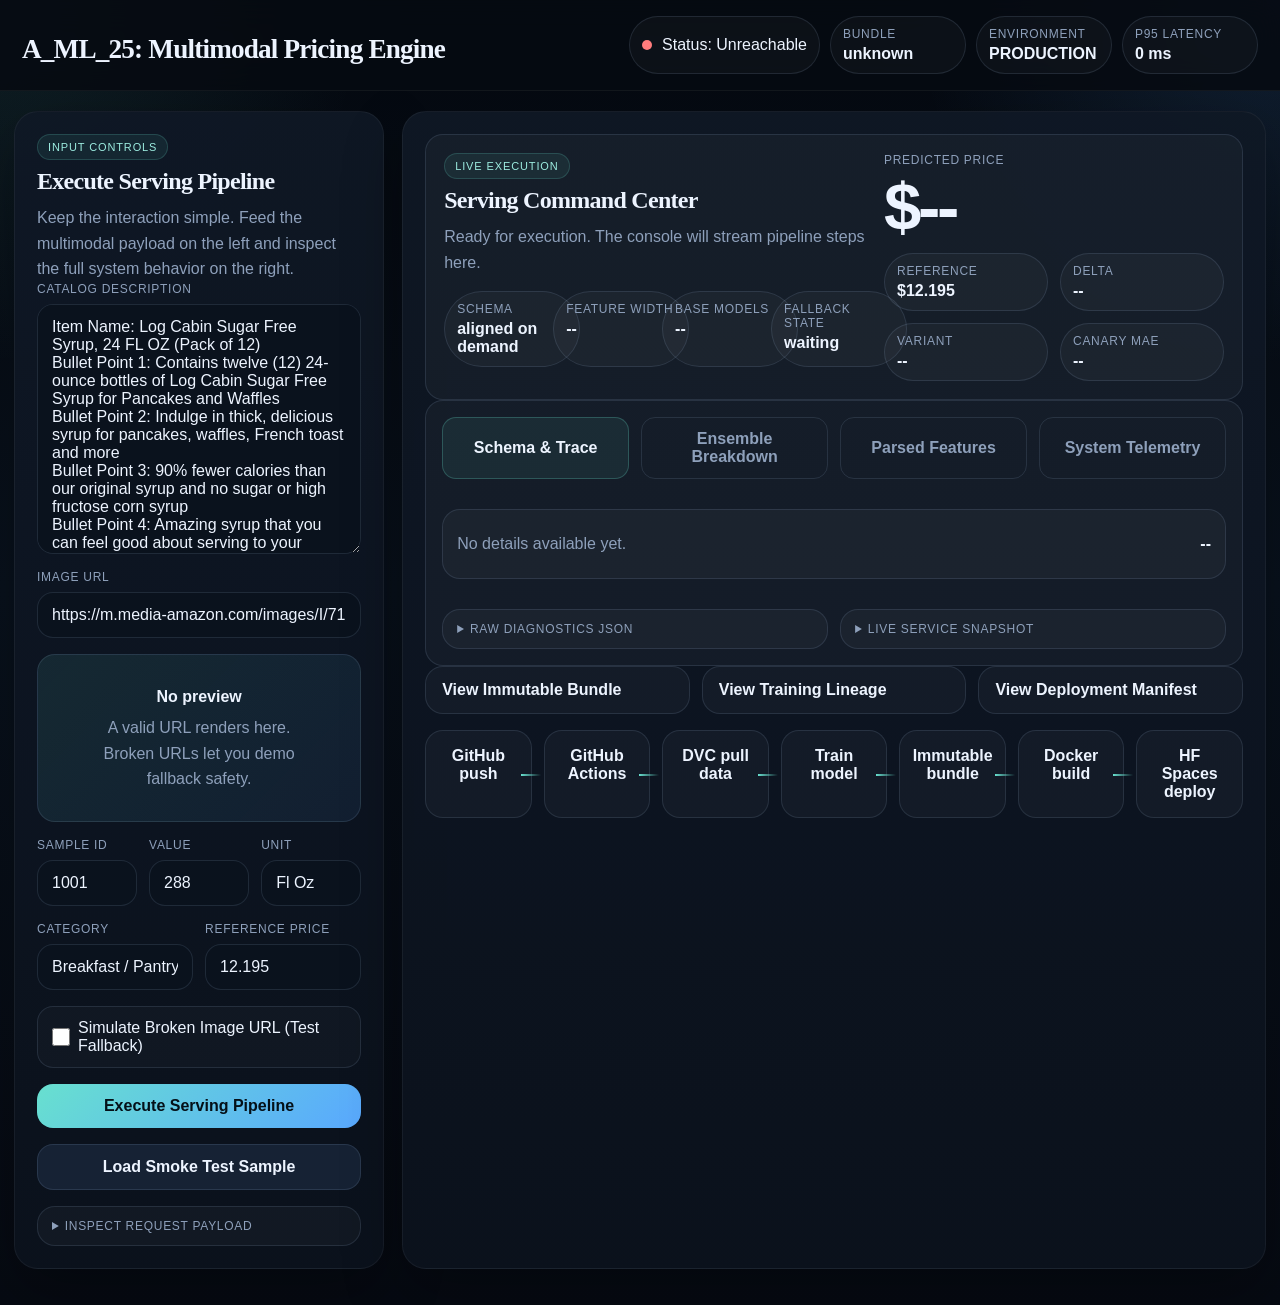
==== frontend/index.html @ cf525e5c "feat: Enhance numeric feature processing with column alias resolution - Added column alias resolutio" ====
<!doctype html>
<html lang="en">
<head>
  <meta charset="utf-8" />
  <meta name="viewport" content="width=device-width, initial-scale=1" />
  <title>A_ML_25 | Multimodal Pricing Engine</title>
  <link rel="stylesheet" href="/frontend/dashboard.css" />
</head>
<body>
  <header class="topbar">
    <div class="topbar-title">
      <!-- <div class="topbar-kicker">MLOps System Console</div> -->
      <h1>A_ML_25: Multimodal Pricing Engine</h1>
    </div>
    <div class="topbar-badges">
      <div class="badge badge-status">
        <span class="status-dot" id="statusDot"></span>
        <span id="apiStatusText">Status: Checking</span>
      </div>
      <div class="badge"><span class="badge-label">Bundle</span><span class="badge-value" id="activeRunId">unknown</span></div>
      <div class="badge"><span class="badge-label">Environment</span><span class="badge-value" id="environmentTag">PRODUCTION</span></div>
      <div class="badge"><span class="badge-label">p95 Latency</span><span class="badge-value" id="p95Latency">0 ms</span></div>
    </div>
  </header>

  <main class="app-shell">
    <aside class="left-pane pane">
      <div class="section-head">
        <div class="eyebrow">Input Controls</div>
        <h2>Execute Serving Pipeline</h2>
        <p>Keep the interaction simple. Feed the multimodal payload on the left and inspect the full system behavior on the right.</p>
      </div>

      <div class="input-stack">
        <div class="field">
          <label for="catalogContent">Catalog Description</label>
          <textarea id="catalogContent" class="catalog-box"></textarea>
        </div>

        <div class="field">
          <label for="imageUrl">Image URL</label>
          <input id="imageUrl" type="text" placeholder="https://..." />
        </div>

        <div class="thumbnail-card">
          <img id="imagePreview" alt="Image preview" />
          <div class="thumbnail-empty" id="imageFallback">
            <strong>No preview</strong>
            A valid URL renders here. Broken URLs let you demo fallback safety.
          </div>
        </div>

        <div class="triple-grid">
          <div class="field">
            <label for="sampleId">Sample ID</label>
            <input id="sampleId" type="number" value="1001" />
          </div>
          <div class="field">
            <label for="numericValue">Value</label>
            <input id="numericValue" type="number" step="0.001" />
          </div>
          <div class="field">
            <label for="unitText">Unit</label>
            <input id="unitText" type="text" />
          </div>
        </div>

        <div class="double-grid">
          <div class="field">
            <label for="categoryText">Category</label>
            <input id="categoryText" type="text" />
          </div>
          <div class="field">
            <label for="referencePrice">Reference Price</label>
            <input id="referencePrice" type="number" step="0.001" />
          </div>
        </div>

        <label class="toggle-row" for="simulateBroken">
          <input id="simulateBroken" type="checkbox" />
          <span>Simulate Broken Image URL (Test Fallback)</span>
        </label>

        <div class="action-stack">
          <button class="btn btn-primary" id="runBtn" type="button">Execute Serving Pipeline</button>
          <button class="btn btn-secondary" id="sampleBtn" type="button">Load Smoke Test Sample</button>
        </div>

        <details class="payload-panel">
          <summary>Inspect Request Payload</summary>
          <pre id="payloadPreview" class="code-box"></pre>
        </details>
      </div>
    </aside>

    <section class="right-pane pane">
      <div class="hero-panel">
        <div class="hero-copy">
          <div class="eyebrow">Live Execution</div>
          <h2>Serving Command Center</h2>
          <p id="predictionMeta">Ready for execution. The console will stream pipeline steps here.</p>
          <div class="insight-strip">
            <div class="mini-stat"><span>Schema</span><strong id="schemaSummary">aligned on demand</strong></div>
            <div class="mini-stat"><span>Feature Width</span><strong id="featureWidthView">--</strong></div>
            <div class="mini-stat"><span>Base Models</span><strong id="modelCountView">--</strong></div>
            <div class="mini-stat"><span>Fallback State</span><strong id="fallbackStateView">waiting</strong></div>
          </div>
        </div>
        <div class="hero-metric">
          <div class="hero-label">Predicted Price</div>
          <div class="hero-price" id="predictedPrice">$--</div>
          <div class="hero-subgrid">
            <div class="mini-stat"><span>Reference</span><strong id="referenceView">--</strong></div>
            <div class="mini-stat"><span>Delta</span><strong id="deltaView">--</strong></div>
            <div class="mini-stat"><span>Variant</span><strong id="variantView">--</strong></div>
            <div class="mini-stat"><span>Canary MAE</span><strong id="canaryView">--</strong></div>
          </div>
        </div>
      </div>

      <section class="terminal-panel is-hidden" id="terminalPanel">
        <div class="terminal-head">
          <div class="terminal-title">Execution Trace</div>
          <div class="terminal-meta" id="terminalStatus">Awaiting pipeline run</div>
        </div>
        <div class="terminal-body" id="terminalBody"></div>
      </section>

      <section class="details-panel">
        <div class="tabs" role="tablist" aria-label="Explainability tabs">
          <button class="tab is-active" data-tab="schema" type="button">Schema &amp; Trace</button>
          <button class="tab" data-tab="ensemble" type="button">Ensemble Breakdown</button>
          <button class="tab" data-tab="parsed" type="button">Parsed Features</button>
          <button class="tab" data-tab="system" type="button">System Telemetry</button>
        </div>

        <div class="tab-panels">
          <section class="tab-panel is-active" data-panel="schema">
            <div id="schemaTable" class="table-card"></div>
          </section>
          <section class="tab-panel" data-panel="ensemble">
            <div id="ensembleTable" class="table-card"></div>
          </section>
          <section class="tab-panel" data-panel="parsed">
            <div id="parsedTable" class="table-card"></div>
          </section>
          <section class="tab-panel" data-panel="system">
            <div class="system-grid">
              <div class="system-card"><span>Live Target Schema</span><strong id="schemaView">sample_id, catalog_content, image_link</strong></div>
              <div class="system-card"><span>Feature Shape</span><strong id="featureShapeView">(1, --)</strong></div>
              <div class="system-card"><span>Total API Invocations</span><strong id="requestsCount">0</strong></div>
              <div class="system-card"><span>Error Rate</span><strong id="errorRate">0.00%</strong></div>
              <div class="system-card"><span>Feature Fallback Rate</span><strong id="fallbackRate">0.00%</strong></div>
              <div class="system-card"><span>Batch Quality Checks Passed</span><strong id="dqPassRate">0.00%</strong></div>
            </div>
            <div class="meter-grid">
              <div class="meter-card"><div class="meter-label">Image Fallback</div><div class="meter"><span id="imageFallbackBar"></span></div></div>
              <div class="meter-card"><div class="meter-label">Text Fallback</div><div class="meter"><span id="textFallbackBar"></span></div></div>
              <div class="meter-card"><div class="meter-label">Error Rate</div><div class="meter"><span id="errorRateBar"></span></div></div>
              <div class="meter-card"><div class="meter-label">DQ Pass Rate</div><div class="meter"><span id="dqPassBar"></span></div></div>
            </div>
          </section>
        </div>

        <div class="raw-grid">
          <details class="payload-panel">
            <summary>Raw Diagnostics JSON</summary>
            <pre id="rawTraceBox" class="code-box"></pre>
          </details>
          <details class="payload-panel">
            <summary>Live Service Snapshot</summary>
            <pre id="serviceSnapshotBox" class="code-box"></pre>
          </details>
        </div>
      </section>

      <footer class="footer-panel">
        <div class="footer-links">
          <a class="footer-link" id="bundleLink" target="_blank" rel="noreferrer">View Immutable Bundle</a>
          <a class="footer-link" id="mlflowLink" target="_blank" rel="noreferrer">View Training Lineage</a>
          <a class="footer-link" id="manifestLink" target="_blank" rel="noreferrer">View Deployment Manifest</a>
        </div>
        <div class="lineage-map">
          <div>GitHub push</div>
          <div>GitHub Actions</div>
          <div>DVC pull data</div>
          <div>Train model</div>
          <div>Immutable bundle</div>
          <div>Docker build</div>
          <div>HF Spaces deploy</div>
        </div>
      </footer>
    </section>
  </main>

  <script src="/frontend/dashboard.js"></script>
</body>
</html>
---- frontend/dashboard.css ----
:root {
  --bg: #060b12;
  --bg-soft: #0c1420;
  --panel: #0f1825;
  --panel-2: #142132;
  --panel-3: #18273b;
  --line: rgba(183, 210, 255, 0.12);
  --line-strong: rgba(183, 210, 255, 0.2);
  --text: #edf4ff;
  --muted: #8ea0bb;
  --accent: #68e0cf;
  --accent-2: #59a8ff;
  --good: #63e38c;
  --warn: #f4bc62;
  --bad: #ff7d7d;
  --shadow: 0 24px 60px rgba(0, 0, 0, 0.28);
}

* { box-sizing: border-box; }

body {
  margin: 0;
  color: var(--text);
  font-family: "Aptos", "Segoe UI", sans-serif;
  background:
    radial-gradient(circle at top left, rgba(104, 224, 207, 0.1), transparent 20%),
    radial-gradient(circle at top right, rgba(89, 168, 255, 0.14), transparent 20%),
    linear-gradient(180deg, #050910 0%, #08111c 45%, #060a12 100%);
}

.topbar {
  position: sticky;
  top: 0;
  z-index: 20;
  display: flex;
  justify-content: space-between;
  gap: 16px;
  align-items: center;
  padding: 16px 22px;
  border-bottom: 1px solid rgba(255, 255, 255, 0.05);
  background: rgba(6, 11, 18, 0.88);
  backdrop-filter: blur(16px);
}

.topbar-kicker,
.eyebrow {
  display: inline-flex;
  padding: 6px 10px;
  border-radius: 999px;
  background: rgba(104, 224, 207, 0.08);
  border: 1px solid rgba(104, 224, 207, 0.18);
  color: #9cece0;
  font-size: 11px;
  letter-spacing: 0.08em;
  text-transform: uppercase;
}

.topbar-title h1,
.section-head h2,
.hero-copy h2 {
  margin: 8px 0 0;
  font-family: Georgia, "Times New Roman", serif;
  letter-spacing: -0.03em;
}

.topbar-title h1 { font-size: 1.7rem; }

.topbar-badges {
  display: flex;
  flex-wrap: wrap;
  gap: 10px;
  justify-content: flex-end;
}

.badge,
.mini-stat,
.system-card {
  display: inline-flex;
  flex-direction: column;
  gap: 4px;
  min-width: 136px;
  padding: 10px 12px;
  border-radius: 999px;
  background: rgba(255, 255, 255, 0.03);
  border: 1px solid var(--line);
}

.badge-status {
  flex-direction: row;
  align-items: center;
  gap: 10px;
}

.badge-label,
.hero-label,
.mini-stat span,
.system-card span,
.meter-label,
.field label,
.payload-panel summary,
.terminal-meta {
  color: var(--muted);
  font-size: 12px;
  text-transform: uppercase;
  letter-spacing: 0.06em;
}

.badge-value,
.mini-stat strong,
.system-card strong {
  font-weight: 800;
}

.status-dot {
  width: 10px;
  height: 10px;
  border-radius: 50%;
  background: var(--warn);
  box-shadow: 0 0 0 0 rgba(244, 188, 98, 0.4);
  animation: pulse 1.4s infinite;
}

.status-dot.ok {
  background: var(--good);
  box-shadow: 0 0 0 0 rgba(99, 227, 140, 0.36);
}

.status-dot.err {
  background: var(--bad);
  box-shadow: 0 0 0 0 rgba(255, 125, 125, 0.36);
}

@keyframes pulse {
  0% { transform: scale(0.95); }
  70% { transform: scale(1); box-shadow: 0 0 0 10px transparent; }
  100% { transform: scale(0.95); box-shadow: 0 0 0 0 transparent; }
}

.app-shell {
  width: min(1440px, calc(100% - 28px));
  margin: 20px auto 36px;
  display: grid;
  grid-template-columns: minmax(280px, 0.78fr) minmax(620px, 1.82fr);
  gap: 18px;
}

.pane {
  min-width: 0;
  padding: 22px;
  border-radius: 24px;
  background: linear-gradient(180deg, rgba(15, 24, 37, 0.96), rgba(11, 18, 29, 0.96));
  border: 1px solid rgba(255, 255, 255, 0.05);
  box-shadow: var(--shadow);
}

.section-head p,
.hero-copy p {
  margin: 10px 0 0;
  color: var(--muted);
  line-height: 1.6;
}

.input-stack,
.action-stack,
.hero-panel,
.details-panel,
.footer-panel {
  display: grid;
  gap: 16px;
}

.field,
.toggle-row {
  display: grid;
  gap: 8px;
}

.catalog-box {
  min-height: 250px;
}

input,
textarea {
  width: 100%;
  padding: 13px 14px;
  border-radius: 16px;
  border: 1px solid var(--line);
  background: #0a121d;
  color: var(--text);
  font: inherit;
}

input:focus,
textarea:focus {
  outline: none;
  border-color: rgba(104, 224, 207, 0.42);
  box-shadow: 0 0 0 3px rgba(104, 224, 207, 0.14);
}

.double-grid,
.triple-grid,
.hero-subgrid,
.insight-strip,
.system-grid,
.meter-grid,
.footer-links,
.raw-grid,
.tabs {
  display: grid;
  gap: 12px;
}

.double-grid { grid-template-columns: repeat(2, minmax(0, 1fr)); }
.triple-grid { grid-template-columns: repeat(3, minmax(0, 1fr)); }

.thumbnail-card,
.hero-panel,
.terminal-panel,
.details-panel,
.table-card,
.system-card,
.meter-card,
.payload-panel,
.footer-link,
.lineage-map div {
  border-radius: 18px;
  border: 1px solid var(--line);
  background: rgba(255, 255, 255, 0.03);
}

.thumbnail-card {
  min-height: 168px;
  overflow: hidden;
  display: grid;
  place-items: center;
  background: linear-gradient(135deg, rgba(104, 224, 207, 0.1), rgba(89, 168, 255, 0.08));
}

.thumbnail-card img {
  width: 100%;
  height: 100%;
  object-fit: cover;
  display: none;
}

.thumbnail-empty {
  max-width: 240px;
  padding: 18px;
  text-align: center;
  color: var(--muted);
  line-height: 1.6;
}

.thumbnail-empty strong {
  display: block;
  margin-bottom: 6px;
  color: var(--text);
}

.toggle-row {
  grid-template-columns: auto 1fr;
  align-items: center;
  padding: 12px 14px;
  border-radius: 16px;
  background: rgba(255, 255, 255, 0.025);
  border: 1px solid var(--line);
}

.toggle-row input {
  width: 18px;
  height: 18px;
  margin: 0;
}

.btn {
  appearance: none;
  border: 0;
  border-radius: 16px;
  padding: 13px 16px;
  font: inherit;
  font-weight: 800;
  cursor: pointer;
}

.btn-primary {
  color: #041018;
  background: linear-gradient(135deg, var(--accent), var(--accent-2));
}

.btn-secondary {
  color: var(--text);
  background: #162234;
  border: 1px solid var(--line);
}

.payload-panel {
  padding: 12px 14px;
}

.payload-panel summary {
  cursor: pointer;
}

.code-box {
  margin: 12px 0 0;
  padding: 14px;
  min-height: 120px;
  border-radius: 14px;
  background: #08111b;
  border: 1px solid rgba(255, 255, 255, 0.06);
  color: #dbe9ff;
  font-family: Consolas, "SFMono-Regular", monospace;
  font-size: 12.5px;
  line-height: 1.6;
  white-space: pre-wrap;
  word-break: break-word;
  overflow: auto;
}

.hero-panel {
  grid-template-columns: minmax(0, 1fr) 340px;
  padding: 18px;
  align-items: start;
}

.hero-price {
  margin-top: 8px;
  font-size: clamp(2.6rem, 7vw, 4.2rem);
  line-height: 0.95;
  letter-spacing: -0.05em;
  font-weight: 900;
}

.hero-subgrid {
  grid-template-columns: repeat(2, minmax(0, 1fr));
  margin-top: 14px;
}

.insight-strip {
  grid-template-columns: repeat(4, minmax(0, 1fr));
  margin-top: 16px;
}

.terminal-panel,
.details-panel {
  padding: 16px;
}

.terminal-panel.is-hidden {
  display: none;
}

.terminal-head {
  display: flex;
  justify-content: space-between;
  gap: 16px;
  align-items: center;
  padding-bottom: 12px;
  border-bottom: 1px solid rgba(255, 255, 255, 0.05);
}

.terminal-title {
  font-family: Consolas, "SFMono-Regular", monospace;
  font-weight: 800;
}

.terminal-body {
  display: grid;
  gap: 8px;
  margin-top: 14px;
  min-height: 148px;
  max-height: 280px;
  overflow: auto;
}

.terminal-line {
  padding: 10px 12px;
  border-radius: 12px;
  background: #08111b;
  border: 1px solid rgba(255, 255, 255, 0.05);
  color: #cce0ff;
  font-family: Consolas, "SFMono-Regular", monospace;
  font-size: 12.5px;
}

.terminal-line.warn {
  color: #ffd79a;
  border-color: rgba(244, 188, 98, 0.2);
}

.terminal-line.bad {
  color: #ffb0b0;
  border-color: rgba(255, 125, 125, 0.2);
}

.tabs {
  grid-template-columns: repeat(4, minmax(0, 1fr));
}

.tab {
  padding: 12px 14px;
  border-radius: 14px;
  border: 1px solid var(--line);
  background: transparent;
  color: var(--muted);
  font: inherit;
  font-weight: 700;
  cursor: pointer;
}

.tab.is-active {
  color: var(--text);
  background: rgba(104, 224, 207, 0.08);
  border-color: rgba(104, 224, 207, 0.24);
}

.tab-panel {
  display: none;
  margin-top: 14px;
}

.tab-panel.is-active {
  display: block;
}

.raw-grid {
  grid-template-columns: repeat(2, minmax(0, 1fr));
  margin-top: 14px;
}

.table-card {
  padding: 14px;
}

.table-row {
  display: grid;
  grid-template-columns: minmax(180px, 1fr) auto;
  gap: 12px;
  padding: 11px 0;
  border-bottom: 1px solid rgba(255, 255, 255, 0.05);
}

.table-row:last-child {
  border-bottom: 0;
}

.table-row span {
  color: var(--muted);
}

.table-row strong {
  text-align: right;
}

.system-grid {
  grid-template-columns: repeat(3, minmax(0, 1fr));
}

.system-card {
  padding: 14px;
}

.system-card strong {
  display: block;
  margin-top: 8px;
  font-size: 1rem;
}

.meter-grid {
  grid-template-columns: repeat(4, minmax(0, 1fr));
  margin-top: 14px;
}

.meter-card {
  padding: 14px;
}

.meter {
  height: 10px;
  overflow: hidden;
  border-radius: 999px;
  background: rgba(255, 255, 255, 0.06);
}

.meter span {
  display: block;
  width: 0%;
  height: 100%;
  border-radius: 999px;
  background: linear-gradient(90deg, var(--accent), var(--accent-2));
}

.footer-links {
  grid-template-columns: repeat(3, minmax(0, 1fr));
}

.footer-link {
  display: block;
  padding: 14px 16px;
  color: var(--text);
  text-decoration: none;
  font-weight: 700;
}

.lineage-map {
  display: grid;
  grid-template-columns: repeat(7, minmax(0, 1fr));
  gap: 12px;
}

.lineage-map div {
  position: relative;
  padding: 16px 12px;
  text-align: center;
  font-weight: 700;
}

.lineage-map div:not(:last-child)::after {
  content: "";
  position: absolute;
  top: 50%;
  right: -10px;
  width: 20px;
  height: 2px;
  background: linear-gradient(90deg, var(--accent), transparent);
}

@media (max-width: 1260px) {
  .app-shell {
    grid-template-columns: 1fr;
  }

  .hero-panel,
  .system-grid,
  .meter-grid,
  .footer-links,
  .lineage-map {
    grid-template-columns: repeat(2, minmax(0, 1fr));
  }
}

@media (max-width: 760px) {
  .topbar,
  .hero-panel {
    grid-template-columns: 1fr;
    display: grid;
  }

  .topbar-badges,
  .double-grid,
  .triple-grid,
  .hero-subgrid,
  .insight-strip,
  .tabs,
  .system-grid,
  .meter-grid,
  .footer-links,
  .lineage-map,
  .raw-grid {
    grid-template-columns: 1fr;
  }

  .app-shell {
    width: min(100% - 16px, 1440px);
  }

  .pane {
    padding: 18px;
    border-radius: 20px;
  }
}
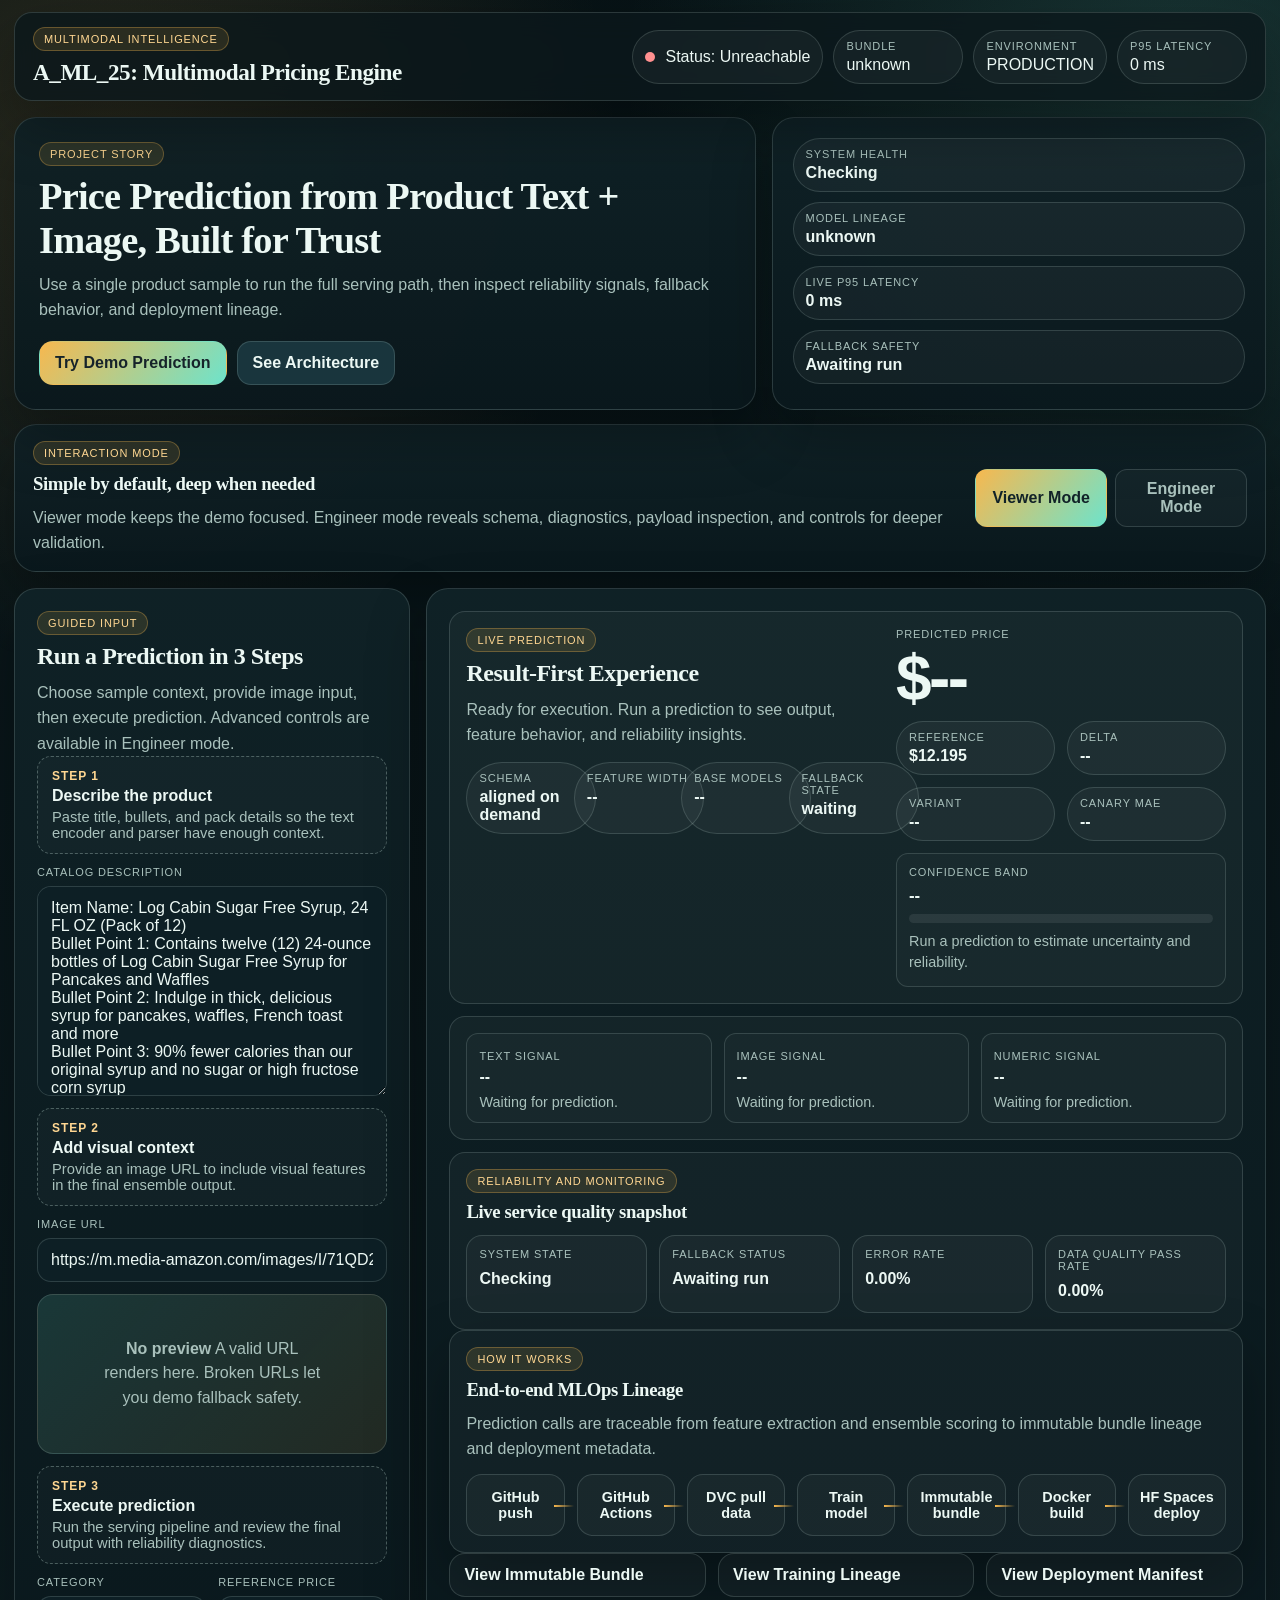
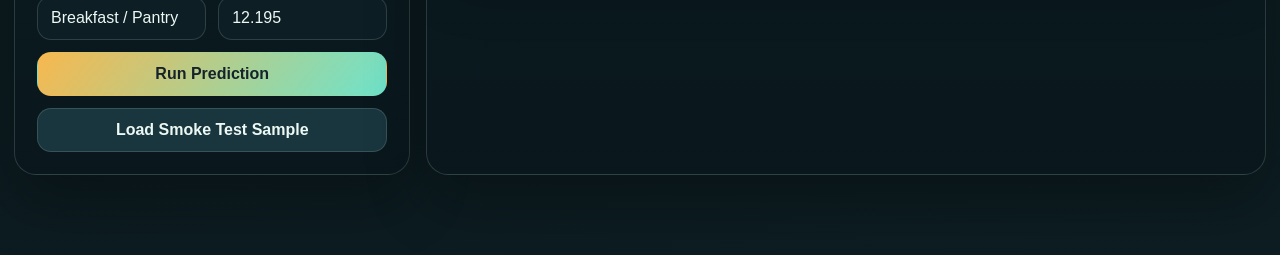
==== commit 91c6490e: "Enhance dashboard functionality and UI for prediction insights - Implement animated price prediction" ====
--- a/frontend/index.html
+++ b/frontend/index.html
@@ -6,10 +6,10 @@
   <title>A_ML_25 | Multimodal Pricing Engine</title>
   <link rel="stylesheet" href="/frontend/dashboard.css" />
 </head>
-<body>
+<body class="viewer-mode">
   <header class="topbar">
     <div class="topbar-title">
-      <!-- <div class="topbar-kicker">MLOps System Console</div> -->
+      <div class="topbar-kicker">Multimodal Intelligence</div>
       <h1>A_ML_25: Multimodal Pricing Engine</h1>
     </div>
     <div class="topbar-badges">
@@ -23,20 +23,60 @@
     </div>
   </header>
 
+  <section class="story-hero">
+    <div class="story-copy">
+      <div class="eyebrow">Project Story</div>
+      <h2>Price Prediction from Product Text + Image, Built for Trust</h2>
+      <p>Use a single product sample to run the full serving path, then inspect reliability signals, fallback behavior, and deployment lineage.</p>
+      <div class="story-actions">
+        <button class="btn btn-primary" id="tryDemoBtn" type="button">Try Demo Prediction</button>
+        <button class="btn btn-secondary" id="openArchBtn" type="button">See Architecture</button>
+      </div>
+    </div>
+    <aside class="story-trust" aria-label="Trust signals">
+      <div class="trust-card"><span>System Health</span><strong id="heroHealth">Checking</strong></div>
+      <div class="trust-card"><span>Model Lineage</span><strong id="heroRun">unknown</strong></div>
+      <div class="trust-card"><span>Live p95 Latency</span><strong id="heroLatency">0 ms</strong></div>
+      <div class="trust-card"><span>Fallback Safety</span><strong id="heroFallback">Awaiting run</strong></div>
+    </aside>
+  </section>
+
+  <section class="mode-switch" aria-label="Interface mode selector">
+    <div class="mode-copy">
+      <div class="eyebrow">Interaction Mode</div>
+      <h3>Simple by default, deep when needed</h3>
+      <p>Viewer mode keeps the demo focused. Engineer mode reveals schema, diagnostics, payload inspection, and controls for deeper validation.</p>
+    </div>
+    <div class="mode-buttons" role="tablist" aria-label="Mode tabs">
+      <button class="mode-btn is-active" id="viewerModeBtn" type="button" role="tab" aria-selected="true">Viewer Mode</button>
+      <button class="mode-btn" id="engineerModeBtn" type="button" role="tab" aria-selected="false">Engineer Mode</button>
+    </div>
+  </section>
+
   <main class="app-shell">
     <aside class="left-pane pane">
       <div class="section-head">
-        <div class="eyebrow">Input Controls</div>
-        <h2>Execute Serving Pipeline</h2>
-        <p>Keep the interaction simple. Feed the multimodal payload on the left and inspect the full system behavior on the right.</p>
+        <div class="eyebrow">Guided Input</div>
+        <h2>Run a Prediction in 3 Steps</h2>
+        <p>Choose sample context, provide image input, then execute prediction. Advanced controls are available in Engineer mode.</p>
       </div>
 
       <div class="input-stack">
+        <div class="step-card">
+          <div class="step-index">Step 1</div>
+          <h3>Describe the product</h3>
+          <p>Paste title, bullets, and pack details so the text encoder and parser have enough context.</p>
+        </div>
         <div class="field">
           <label for="catalogContent">Catalog Description</label>
           <textarea id="catalogContent" class="catalog-box"></textarea>
         </div>
 
+        <div class="step-card">
+          <div class="step-index">Step 2</div>
+          <h3>Add visual context</h3>
+          <p>Provide an image URL to include visual features in the final ensemble output.</p>
+        </div>
         <div class="field">
           <label for="imageUrl">Image URL</label>
           <input id="imageUrl" type="text" placeholder="https://..." />
@@ -50,7 +90,13 @@
           </div>
         </div>
 
-        <div class="triple-grid">
+        <div class="step-card">
+          <div class="step-index">Step 3</div>
+          <h3>Execute prediction</h3>
+          <p>Run the serving pipeline and review the final output with reliability diagnostics.</p>
+        </div>
+
+        <div class="triple-grid engineer-only">
           <div class="field">
             <label for="sampleId">Sample ID</label>
             <input id="sampleId" type="number" value="1001" />
@@ -76,17 +122,17 @@
           </div>
         </div>
 
-        <label class="toggle-row" for="simulateBroken">
+        <label class="toggle-row engineer-only" for="simulateBroken">
           <input id="simulateBroken" type="checkbox" />
           <span>Simulate Broken Image URL (Test Fallback)</span>
         </label>
 
         <div class="action-stack">
-          <button class="btn btn-primary" id="runBtn" type="button">Execute Serving Pipeline</button>
+          <button class="btn btn-primary" id="runBtn" type="button">Run Prediction</button>
           <button class="btn btn-secondary" id="sampleBtn" type="button">Load Smoke Test Sample</button>
         </div>
 
-        <details class="payload-panel">
+        <details class="payload-panel engineer-only">
           <summary>Inspect Request Payload</summary>
           <pre id="payloadPreview" class="code-box"></pre>
         </details>
@@ -96,9 +142,9 @@
     <section class="right-pane pane">
       <div class="hero-panel">
         <div class="hero-copy">
-          <div class="eyebrow">Live Execution</div>
-          <h2>Serving Command Center</h2>
-          <p id="predictionMeta">Ready for execution. The console will stream pipeline steps here.</p>
+          <div class="eyebrow">Live Prediction</div>
+          <h2>Result-First Experience</h2>
+          <p id="predictionMeta" aria-live="polite">Ready for execution. Run a prediction to see output, feature behavior, and reliability insights.</p>
           <div class="insight-strip">
             <div class="mini-stat"><span>Schema</span><strong id="schemaSummary">aligned on demand</strong></div>
             <div class="mini-stat"><span>Feature Width</span><strong id="featureWidthView">--</strong></div>
@@ -108,29 +154,53 @@
         </div>
         <div class="hero-metric">
           <div class="hero-label">Predicted Price</div>
-          <div class="hero-price" id="predictedPrice">$--</div>
+          <div class="hero-price" id="predictedPrice" aria-live="polite">$--</div>
           <div class="hero-subgrid">
             <div class="mini-stat"><span>Reference</span><strong id="referenceView">--</strong></div>
             <div class="mini-stat"><span>Delta</span><strong id="deltaView">--</strong></div>
             <div class="mini-stat"><span>Variant</span><strong id="variantView">--</strong></div>
             <div class="mini-stat"><span>Canary MAE</span><strong id="canaryView">--</strong></div>
           </div>
-        </div>
-      </div>
+          <div class="confidence-card">
+            <div class="meter-label">Confidence Band</div>
+            <strong id="confidenceBand">--</strong>
+            <div class="meter"><span id="confidenceBar"></span></div>
+            <p id="confidenceNote">Run a prediction to estimate uncertainty and reliability.</p>
+          </div>
+        </div>
+      </div>
+
+      <section class="driver-panel" aria-label="Key prediction drivers">
+        <div class="driver-card">
+          <span>Text Signal</span>
+          <strong id="textDriver">--</strong>
+          <p id="textDriverNote">Waiting for prediction.</p>
+        </div>
+        <div class="driver-card">
+          <span>Image Signal</span>
+          <strong id="imageDriver">--</strong>
+          <p id="imageDriverNote">Waiting for prediction.</p>
+        </div>
+        <div class="driver-card">
+          <span>Numeric Signal</span>
+          <strong id="numericDriver">--</strong>
+          <p id="numericDriverNote">Waiting for prediction.</p>
+        </div>
+      </section>
 
       <section class="terminal-panel is-hidden" id="terminalPanel">
         <div class="terminal-head">
-          <div class="terminal-title">Execution Trace</div>
+          <div class="terminal-title">Pipeline Timeline</div>
           <div class="terminal-meta" id="terminalStatus">Awaiting pipeline run</div>
         </div>
         <div class="terminal-body" id="terminalBody"></div>
       </section>
 
-      <section class="details-panel">
+      <section class="details-panel engineer-only">
         <div class="tabs" role="tablist" aria-label="Explainability tabs">
-          <button class="tab is-active" data-tab="schema" type="button">Schema &amp; Trace</button>
+          <button class="tab is-active" data-tab="schema" type="button">How Input Was Processed</button>
           <button class="tab" data-tab="ensemble" type="button">Ensemble Breakdown</button>
-          <button class="tab" data-tab="parsed" type="button">Parsed Features</button>
+          <button class="tab" data-tab="parsed" type="button">Extracted Attributes</button>
           <button class="tab" data-tab="system" type="button">System Telemetry</button>
         </div>
 
@@ -174,12 +244,21 @@
         </div>
       </section>
 
-      <footer class="footer-panel">
-        <div class="footer-links">
-          <a class="footer-link" id="bundleLink" target="_blank" rel="noreferrer">View Immutable Bundle</a>
-          <a class="footer-link" id="mlflowLink" target="_blank" rel="noreferrer">View Training Lineage</a>
-          <a class="footer-link" id="manifestLink" target="_blank" rel="noreferrer">View Deployment Manifest</a>
-        </div>
+      <section class="reliability-panel" aria-label="Reliability and monitoring">
+        <div class="eyebrow">Reliability and Monitoring</div>
+        <h3>Live service quality snapshot</h3>
+        <div class="reliability-grid">
+          <div class="system-card"><span>System State</span><strong id="reliabilityHealth">Checking</strong></div>
+          <div class="system-card"><span>Fallback Status</span><strong id="reliabilityFallback">Awaiting run</strong></div>
+          <div class="system-card"><span>Error Rate</span><strong id="reliabilityError">0.00%</strong></div>
+          <div class="system-card"><span>Data Quality Pass Rate</span><strong id="reliabilityDQ">0.00%</strong></div>
+        </div>
+      </section>
+
+      <section class="architecture-panel" id="architecturePanel">
+        <div class="eyebrow">How It Works</div>
+        <h3>End-to-end MLOps Lineage</h3>
+        <p>Prediction calls are traceable from feature extraction and ensemble scoring to immutable bundle lineage and deployment metadata.</p>
         <div class="lineage-map">
           <div>GitHub push</div>
           <div>GitHub Actions</div>
@@ -189,10 +268,20 @@
           <div>Docker build</div>
           <div>HF Spaces deploy</div>
         </div>
+      </section>
+
+      <footer class="footer-panel">
+        <div class="footer-links">
+          <a class="footer-link" id="bundleLink" target="_blank" rel="noreferrer">View Immutable Bundle</a>
+          <a class="footer-link" id="mlflowLink" target="_blank" rel="noreferrer">View Training Lineage</a>
+          <a class="footer-link" id="manifestLink" target="_blank" rel="noreferrer">View Deployment Manifest</a>
+        </div>
       </footer>
     </section>
   </main>
 
+  <button class="mobile-run" id="mobileRunBtn" type="button">Run Prediction</button>
+
   <script src="/frontend/dashboard.js"></script>
 </body>
 </html>
--- a/frontend/dashboard.css
+++ b/frontend/dashboard.css
@@ -1,69 +1,92 @@
 :root {
-  --bg: #060b12;
-  --bg-soft: #0c1420;
-  --panel: #0f1825;
-  --panel-2: #142132;
-  --panel-3: #18273b;
-  --line: rgba(183, 210, 255, 0.12);
-  --line-strong: rgba(183, 210, 255, 0.2);
-  --text: #edf4ff;
-  --muted: #8ea0bb;
-  --accent: #68e0cf;
-  --accent-2: #59a8ff;
-  --good: #63e38c;
-  --warn: #f4bc62;
-  --bad: #ff7d7d;
-  --shadow: 0 24px 60px rgba(0, 0, 0, 0.28);
-}
-
-* { box-sizing: border-box; }
+  --bg-0: #071215;
+  --bg-1: #0d1d22;
+  --panel: #11252b;
+  --panel-soft: #173139;
+  --line: rgba(210, 237, 229, 0.16);
+  --line-strong: rgba(210, 237, 229, 0.3);
+  --text: #ecf8f4;
+  --muted: #a9c1bc;
+  --accent: #f7b84f;
+  --accent-2: #6ee3cb;
+  --good: #8ae2ad;
+  --warn: #ffd16f;
+  --bad: #ff8f8f;
+  --shadow: 0 26px 60px rgba(0, 0, 0, 0.3);
+}
+
+* {
+  box-sizing: border-box;
+}
+
+html,
+body {
+  scroll-behavior: smooth;
+}
 
 body {
   margin: 0;
   color: var(--text);
-  font-family: "Aptos", "Segoe UI", sans-serif;
+  font-family: "Space Grotesk", "Segoe UI", sans-serif;
   background:
-    radial-gradient(circle at top left, rgba(104, 224, 207, 0.1), transparent 20%),
-    radial-gradient(circle at top right, rgba(89, 168, 255, 0.14), transparent 20%),
-    linear-gradient(180deg, #050910 0%, #08111c 45%, #060a12 100%);
+    radial-gradient(circle at 8% 8%, rgba(247, 184, 79, 0.14), transparent 25%),
+    radial-gradient(circle at 92% 4%, rgba(110, 227, 203, 0.16), transparent 26%),
+    linear-gradient(170deg, var(--bg-0), var(--bg-1));
+}
+
+.topbar,
+.story-hero,
+.mode-switch,
+.app-shell {
+  width: min(1400px, calc(100% - 28px));
+  margin-left: auto;
+  margin-right: auto;
 }
 
 .topbar {
   position: sticky;
-  top: 0;
-  z-index: 20;
+  top: 10px;
+  z-index: 30;
+  margin-top: 12px;
+  padding: 14px 18px;
+  border-radius: 18px;
+  border: 1px solid var(--line);
+  background: rgba(11, 24, 28, 0.82);
+  backdrop-filter: blur(14px);
   display: flex;
   justify-content: space-between;
   gap: 16px;
   align-items: center;
-  padding: 16px 22px;
-  border-bottom: 1px solid rgba(255, 255, 255, 0.05);
-  background: rgba(6, 11, 18, 0.88);
-  backdrop-filter: blur(16px);
+  box-shadow: var(--shadow);
 }
 
 .topbar-kicker,
 .eyebrow {
   display: inline-flex;
-  padding: 6px 10px;
+  padding: 5px 10px;
   border-radius: 999px;
-  background: rgba(104, 224, 207, 0.08);
-  border: 1px solid rgba(104, 224, 207, 0.18);
-  color: #9cece0;
+  background: rgba(247, 184, 79, 0.12);
+  border: 1px solid rgba(247, 184, 79, 0.3);
+  color: #ffd792;
   font-size: 11px;
   letter-spacing: 0.08em;
   text-transform: uppercase;
 }
 
 .topbar-title h1,
+.story-copy h2,
 .section-head h2,
-.hero-copy h2 {
+.hero-copy h2,
+.architecture-panel h3,
+.mode-copy h3 {
   margin: 8px 0 0;
-  font-family: Georgia, "Times New Roman", serif;
-  letter-spacing: -0.03em;
-}
-
-.topbar-title h1 { font-size: 1.7rem; }
+  font-family: "Fraunces", Georgia, serif;
+  letter-spacing: -0.02em;
+}
+
+.topbar-title h1 {
+  font-size: 1.45rem;
+}
 
 .topbar-badges {
   display: flex;
@@ -74,14 +97,15 @@
 
 .badge,
 .mini-stat,
-.system-card {
+.system-card,
+.trust-card {
   display: inline-flex;
   flex-direction: column;
   gap: 4px;
-  min-width: 136px;
-  padding: 10px 12px;
+  min-width: 130px;
+  padding: 9px 12px;
   border-radius: 999px;
-  background: rgba(255, 255, 255, 0.03);
+  background: rgba(255, 255, 255, 0.04);
   border: 1px solid var(--line);
 }
 
@@ -98,17 +122,12 @@
 .meter-label,
 .field label,
 .payload-panel summary,
-.terminal-meta {
-  color: var(--muted);
-  font-size: 12px;
+.terminal-meta,
+.trust-card span {
+  color: var(--muted);
+  font-size: 11px;
   text-transform: uppercase;
-  letter-spacing: 0.06em;
-}
-
-.badge-value,
-.mini-stat strong,
-.system-card strong {
-  font-weight: 800;
+  letter-spacing: 0.08em;
 }
 
 .status-dot {
@@ -116,57 +135,186 @@
   height: 10px;
   border-radius: 50%;
   background: var(--warn);
-  box-shadow: 0 0 0 0 rgba(244, 188, 98, 0.4);
   animation: pulse 1.4s infinite;
 }
 
 .status-dot.ok {
   background: var(--good);
-  box-shadow: 0 0 0 0 rgba(99, 227, 140, 0.36);
 }
 
 .status-dot.err {
   background: var(--bad);
-  box-shadow: 0 0 0 0 rgba(255, 125, 125, 0.36);
 }
 
 @keyframes pulse {
-  0% { transform: scale(0.95); }
-  70% { transform: scale(1); box-shadow: 0 0 0 10px transparent; }
-  100% { transform: scale(0.95); box-shadow: 0 0 0 0 transparent; }
+  0% {
+    transform: scale(0.95);
+  }
+  70% {
+    transform: scale(1);
+  }
+  100% {
+    transform: scale(0.95);
+  }
+}
+
+.story-hero {
+  margin-top: 16px;
+  display: grid;
+  grid-template-columns: minmax(0, 1.5fr) minmax(260px, 1fr);
+  gap: 16px;
+}
+
+.story-copy,
+.story-trust,
+.mode-switch,
+.pane,
+.architecture-panel {
+  border-radius: 22px;
+  border: 1px solid var(--line);
+  background: linear-gradient(180deg, rgba(16, 34, 39, 0.94), rgba(10, 24, 29, 0.94));
+  box-shadow: var(--shadow);
+}
+
+.story-copy {
+  padding: 24px;
+}
+
+.story-copy h2 {
+  font-size: clamp(1.6rem, 3.1vw, 2.4rem);
+}
+
+.story-copy p,
+.mode-copy p,
+.section-head p,
+.hero-copy p,
+.architecture-panel p {
+  margin: 10px 0 0;
+  color: var(--muted);
+  line-height: 1.58;
+}
+
+.story-actions {
+  margin-top: 18px;
+  display: flex;
+  gap: 10px;
+  flex-wrap: wrap;
+}
+
+.trust-card strong,
+.mode-copy h3,
+.step-card h3 {
+  font-weight: 700;
+}
+
+.story-trust {
+  padding: 20px;
+  display: grid;
+  gap: 10px;
+  align-content: start;
+}
+
+.mode-switch {
+  margin-top: 14px;
+  padding: 16px 18px;
+  display: flex;
+  justify-content: space-between;
+  gap: 16px;
+  align-items: center;
+}
+
+.mode-buttons {
+  display: inline-grid;
+  grid-template-columns: repeat(2, minmax(0, 1fr));
+  gap: 8px;
+}
+
+.mode-btn {
+  appearance: none;
+  border: 1px solid var(--line);
+  color: var(--muted);
+  background: rgba(255, 255, 255, 0.03);
+  border-radius: 12px;
+  padding: 10px 12px;
+  font: inherit;
+  font-weight: 700;
+  cursor: pointer;
+}
+
+.mode-btn.is-active {
+  color: #112228;
+  border-color: transparent;
+  background: linear-gradient(130deg, var(--accent), var(--accent-2));
 }
 
 .app-shell {
-  width: min(1440px, calc(100% - 28px));
-  margin: 20px auto 36px;
-  display: grid;
-  grid-template-columns: minmax(280px, 0.78fr) minmax(620px, 1.82fr);
-  gap: 18px;
+  margin-top: 16px;
+  margin-bottom: 80px;
+  display: grid;
+  grid-template-columns: minmax(300px, 0.85fr) minmax(620px, 1.8fr);
+  gap: 16px;
 }
 
 .pane {
   min-width: 0;
   padding: 22px;
-  border-radius: 24px;
-  background: linear-gradient(180deg, rgba(15, 24, 37, 0.96), rgba(11, 18, 29, 0.96));
-  border: 1px solid rgba(255, 255, 255, 0.05);
-  box-shadow: var(--shadow);
-}
-
-.section-head p,
-.hero-copy p {
-  margin: 10px 0 0;
-  color: var(--muted);
-  line-height: 1.6;
+  animation: fadeUp 0.45s ease both;
+}
+
+@keyframes fadeUp {
+  from {
+    transform: translateY(10px);
+    opacity: 0;
+  }
+  to {
+    transform: translateY(0);
+    opacity: 1;
+  }
 }
 
 .input-stack,
 .action-stack,
 .hero-panel,
 .details-panel,
-.footer-panel {
-  display: grid;
-  gap: 16px;
+.footer-panel,
+.tabs,
+.raw-grid,
+.system-grid,
+.meter-grid,
+.hero-subgrid,
+.insight-strip,
+.double-grid,
+.triple-grid,
+.footer-links,
+.lineage-map {
+  display: grid;
+  gap: 12px;
+}
+
+.step-card {
+  padding: 12px 14px;
+  border-radius: 14px;
+  border: 1px dashed var(--line-strong);
+  background: rgba(255, 255, 255, 0.025);
+}
+
+.step-card h3 {
+  margin: 4px 0;
+  font-size: 1rem;
+}
+
+.step-card p {
+  margin: 0;
+  color: var(--muted);
+  font-size: 0.92rem;
+}
+
+.step-index {
+  color: #ffd792;
+  font-size: 12px;
+  font-weight: 700;
+  letter-spacing: 0.08em;
+  text-transform: uppercase;
 }
 
 .field,
@@ -176,42 +324,37 @@
 }
 
 .catalog-box {
-  min-height: 250px;
+  min-height: 210px;
 }
 
 input,
 textarea {
   width: 100%;
-  padding: 13px 14px;
-  border-radius: 16px;
-  border: 1px solid var(--line);
-  background: #0a121d;
+  padding: 12px 13px;
+  border-radius: 14px;
+  border: 1px solid var(--line);
+  background: #0d1f25;
   color: var(--text);
   font: inherit;
 }
 
 input:focus,
-textarea:focus {
+textarea:focus,
+.btn:focus,
+.mode-btn:focus,
+.tab:focus {
   outline: none;
-  border-color: rgba(104, 224, 207, 0.42);
-  box-shadow: 0 0 0 3px rgba(104, 224, 207, 0.14);
-}
-
-.double-grid,
-.triple-grid,
-.hero-subgrid,
-.insight-strip,
-.system-grid,
-.meter-grid,
-.footer-links,
-.raw-grid,
-.tabs {
-  display: grid;
-  gap: 12px;
-}
-
-.double-grid { grid-template-columns: repeat(2, minmax(0, 1fr)); }
-.triple-grid { grid-template-columns: repeat(3, minmax(0, 1fr)); }
+  border-color: rgba(247, 184, 79, 0.5);
+  box-shadow: 0 0 0 3px rgba(247, 184, 79, 0.2);
+}
+
+.double-grid {
+  grid-template-columns: repeat(2, minmax(0, 1fr));
+}
+
+.triple-grid {
+  grid-template-columns: repeat(3, minmax(0, 1fr));
+}
 
 .thumbnail-card,
 .hero-panel,
@@ -222,18 +365,19 @@
 .meter-card,
 .payload-panel,
 .footer-link,
-.lineage-map div {
-  border-radius: 18px;
+.lineage-map div,
+.architecture-panel {
+  border-radius: 16px;
   border: 1px solid var(--line);
   background: rgba(255, 255, 255, 0.03);
 }
 
 .thumbnail-card {
-  min-height: 168px;
+  min-height: 160px;
   overflow: hidden;
   display: grid;
   place-items: center;
-  background: linear-gradient(135deg, rgba(104, 224, 207, 0.1), rgba(89, 168, 255, 0.08));
+  background: linear-gradient(135deg, rgba(110, 227, 203, 0.14), rgba(247, 184, 79, 0.1));
 }
 
 .thumbnail-card img {
@@ -244,24 +388,18 @@
 }
 
 .thumbnail-empty {
-  max-width: 240px;
-  padding: 18px;
+  max-width: 260px;
+  padding: 16px;
   text-align: center;
   color: var(--muted);
-  line-height: 1.6;
-}
-
-.thumbnail-empty strong {
-  display: block;
-  margin-bottom: 6px;
-  color: var(--text);
+  line-height: 1.55;
 }
 
 .toggle-row {
   grid-template-columns: auto 1fr;
   align-items: center;
   padding: 12px 14px;
-  border-radius: 16px;
+  border-radius: 14px;
   background: rgba(255, 255, 255, 0.025);
   border: 1px solid var(--line);
 }
@@ -274,23 +412,23 @@
 
 .btn {
   appearance: none;
-  border: 0;
-  border-radius: 16px;
-  padding: 13px 16px;
+  border: 1px solid transparent;
+  border-radius: 14px;
+  padding: 12px 15px;
   font: inherit;
-  font-weight: 800;
+  font-weight: 700;
   cursor: pointer;
 }
 
 .btn-primary {
-  color: #041018;
-  background: linear-gradient(135deg, var(--accent), var(--accent-2));
+  color: #16232a;
+  background: linear-gradient(130deg, var(--accent), var(--accent-2));
 }
 
 .btn-secondary {
   color: var(--text);
-  background: #162234;
-  border: 1px solid var(--line);
+  background: #19353d;
+  border-color: var(--line);
 }
 
 .payload-panel {
@@ -302,13 +440,13 @@
 }
 
 .code-box {
-  margin: 12px 0 0;
+  margin: 10px 0 0;
   padding: 14px;
   min-height: 120px;
-  border-radius: 14px;
-  background: #08111b;
-  border: 1px solid rgba(255, 255, 255, 0.06);
-  color: #dbe9ff;
+  border-radius: 12px;
+  background: #0b1b20;
+  border: 1px solid rgba(255, 255, 255, 0.08);
+  color: #d6efe8;
   font-family: Consolas, "SFMono-Regular", monospace;
   font-size: 12.5px;
   line-height: 1.6;
@@ -318,32 +456,109 @@
 }
 
 .hero-panel {
-  grid-template-columns: minmax(0, 1fr) 340px;
-  padding: 18px;
+  grid-template-columns: minmax(0, 1fr) 330px;
+  padding: 16px;
   align-items: start;
 }
 
 .hero-price {
   margin-top: 8px;
-  font-size: clamp(2.6rem, 7vw, 4.2rem);
+  font-size: clamp(2.4rem, 6.5vw, 4rem);
   line-height: 0.95;
-  letter-spacing: -0.05em;
-  font-weight: 900;
+  letter-spacing: -0.04em;
+  font-weight: 800;
 }
 
 .hero-subgrid {
   grid-template-columns: repeat(2, minmax(0, 1fr));
-  margin-top: 14px;
+  margin-top: 12px;
 }
 
 .insight-strip {
   grid-template-columns: repeat(4, minmax(0, 1fr));
-  margin-top: 16px;
+  margin-top: 14px;
 }
 
 .terminal-panel,
-.details-panel {
+.details-panel,
+.architecture-panel,
+.driver-panel,
+.reliability-panel {
   padding: 16px;
+}
+
+.confidence-card {
+  margin-top: 12px;
+  padding: 12px;
+  border-radius: 12px;
+  border: 1px solid var(--line);
+  background: rgba(255, 255, 255, 0.02);
+  display: grid;
+  gap: 8px;
+}
+
+.confidence-card strong {
+  font-size: 1.05rem;
+}
+
+.confidence-card p {
+  margin: 0;
+  color: var(--muted);
+  font-size: 0.9rem;
+  line-height: 1.5;
+}
+
+.driver-panel,
+.reliability-panel {
+  margin-top: 12px;
+  border-radius: 16px;
+  border: 1px solid var(--line);
+  background: rgba(255, 255, 255, 0.03);
+}
+
+.driver-panel {
+  display: grid;
+  grid-template-columns: repeat(3, minmax(0, 1fr));
+  gap: 12px;
+}
+
+.driver-card {
+  padding: 12px;
+  border-radius: 12px;
+  border: 1px solid var(--line);
+  background: rgba(255, 255, 255, 0.02);
+}
+
+.driver-card span {
+  color: var(--muted);
+  font-size: 11px;
+  text-transform: uppercase;
+  letter-spacing: 0.08em;
+}
+
+.driver-card strong {
+  display: block;
+  margin-top: 4px;
+  font-size: 1rem;
+}
+
+.driver-card p {
+  margin: 8px 0 0;
+  color: var(--muted);
+  font-size: 0.9rem;
+}
+
+.reliability-panel h3 {
+  margin: 8px 0 0;
+  font-family: "Fraunces", Georgia, serif;
+  letter-spacing: -0.02em;
+}
+
+.reliability-grid {
+  margin-top: 12px;
+  display: grid;
+  grid-template-columns: repeat(4, minmax(0, 1fr));
+  gap: 12px;
 }
 
 .terminal-panel.is-hidden {
@@ -353,44 +568,44 @@
 .terminal-head {
   display: flex;
   justify-content: space-between;
-  gap: 16px;
   align-items: center;
-  padding-bottom: 12px;
-  border-bottom: 1px solid rgba(255, 255, 255, 0.05);
+  gap: 12px;
+  padding-bottom: 10px;
+  border-bottom: 1px solid rgba(255, 255, 255, 0.07);
 }
 
 .terminal-title {
   font-family: Consolas, "SFMono-Regular", monospace;
-  font-weight: 800;
+  font-weight: 700;
 }
 
 .terminal-body {
   display: grid;
   gap: 8px;
-  margin-top: 14px;
-  min-height: 148px;
-  max-height: 280px;
+  margin-top: 12px;
+  min-height: 128px;
+  max-height: 260px;
   overflow: auto;
 }
 
 .terminal-line {
-  padding: 10px 12px;
-  border-radius: 12px;
-  background: #08111b;
-  border: 1px solid rgba(255, 255, 255, 0.05);
-  color: #cce0ff;
+  padding: 9px 12px;
+  border-radius: 10px;
+  background: #0b1b20;
+  border: 1px solid rgba(255, 255, 255, 0.08);
+  color: #c8e8df;
   font-family: Consolas, "SFMono-Regular", monospace;
   font-size: 12.5px;
 }
 
 .terminal-line.warn {
-  color: #ffd79a;
-  border-color: rgba(244, 188, 98, 0.2);
+  color: #ffe1a4;
+  border-color: rgba(255, 209, 111, 0.32);
 }
 
 .terminal-line.bad {
-  color: #ffb0b0;
-  border-color: rgba(255, 125, 125, 0.2);
+  color: #ffb9b9;
+  border-color: rgba(255, 143, 143, 0.32);
 }
 
 .tabs {
@@ -398,36 +613,32 @@
 }
 
 .tab {
-  padding: 12px 14px;
-  border-radius: 14px;
+  padding: 10px 11px;
+  border-radius: 12px;
   border: 1px solid var(--line);
   background: transparent;
   color: var(--muted);
   font: inherit;
+  font-size: 0.92rem;
   font-weight: 700;
   cursor: pointer;
 }
 
 .tab.is-active {
-  color: var(--text);
-  background: rgba(104, 224, 207, 0.08);
-  border-color: rgba(104, 224, 207, 0.24);
+  color: #13252c;
+  background: linear-gradient(130deg, var(--accent), var(--accent-2));
+  border-color: transparent;
 }
 
 .tab-panel {
   display: none;
-  margin-top: 14px;
+  margin-top: 12px;
 }
 
 .tab-panel.is-active {
   display: block;
 }
 
-.raw-grid {
-  grid-template-columns: repeat(2, minmax(0, 1fr));
-  margin-top: 14px;
-}
-
 .table-card {
   padding: 14px;
 }
@@ -435,9 +646,9 @@
 .table-row {
   display: grid;
   grid-template-columns: minmax(180px, 1fr) auto;
-  gap: 12px;
-  padding: 11px 0;
-  border-bottom: 1px solid rgba(255, 255, 255, 0.05);
+  gap: 10px;
+  padding: 10px 0;
+  border-bottom: 1px solid rgba(255, 255, 255, 0.07);
 }
 
 .table-row:last-child {
@@ -457,29 +668,28 @@
 }
 
 .system-card {
-  padding: 14px;
+  padding: 12px;
 }
 
 .system-card strong {
   display: block;
-  margin-top: 8px;
-  font-size: 1rem;
+  margin-top: 6px;
 }
 
 .meter-grid {
   grid-template-columns: repeat(4, minmax(0, 1fr));
-  margin-top: 14px;
+  margin-top: 12px;
 }
 
 .meter-card {
-  padding: 14px;
+  padding: 12px;
 }
 
 .meter {
-  height: 10px;
+  height: 9px;
   overflow: hidden;
   border-radius: 999px;
-  background: rgba(255, 255, 255, 0.06);
+  background: rgba(255, 255, 255, 0.08);
 }
 
 .meter span {
@@ -490,28 +700,33 @@
   background: linear-gradient(90deg, var(--accent), var(--accent-2));
 }
 
+.raw-grid {
+  grid-template-columns: repeat(2, minmax(0, 1fr));
+  margin-top: 12px;
+}
+
 .footer-links {
   grid-template-columns: repeat(3, minmax(0, 1fr));
 }
 
 .footer-link {
   display: block;
-  padding: 14px 16px;
+  padding: 12px 14px;
   color: var(--text);
   text-decoration: none;
   font-weight: 700;
 }
 
 .lineage-map {
-  display: grid;
   grid-template-columns: repeat(7, minmax(0, 1fr));
-  gap: 12px;
+  margin-top: 12px;
 }
 
 .lineage-map div {
   position: relative;
-  padding: 16px 12px;
+  padding: 14px 10px;
   text-align: center;
+  font-size: 0.9rem;
   font-weight: 700;
 }
 
@@ -525,32 +740,72 @@
   background: linear-gradient(90deg, var(--accent), transparent);
 }
 
-@media (max-width: 1260px) {
+.mobile-run {
+  display: none;
+}
+
+.footer-link:hover,
+.btn:hover,
+.mode-btn:hover,
+.tab:hover {
+  filter: brightness(1.08);
+}
+
+body.viewer-mode .engineer-only {
+  display: none !important;
+}
+
+@media (prefers-reduced-motion: reduce) {
+  *,
+  *::before,
+  *::after {
+    animation: none !important;
+    transition: none !important;
+    scroll-behavior: auto !important;
+  }
+}
+
+@media (max-width: 1240px) {
   .app-shell {
     grid-template-columns: 1fr;
   }
 
   .hero-panel,
+  .driver-panel,
+  .reliability-grid,
   .system-grid,
   .meter-grid,
   .footer-links,
-  .lineage-map {
+  .lineage-map,
+  .story-hero {
     grid-template-columns: repeat(2, minmax(0, 1fr));
   }
 }
 
-@media (max-width: 760px) {
+@media (max-width: 780px) {
   .topbar,
-  .hero-panel {
+  .mode-switch,
+  .hero-panel,
+  .story-hero {
+    display: grid;
     grid-template-columns: 1fr;
-    display: grid;
+  }
+
+  .topbar,
+  .story-hero,
+  .mode-switch,
+  .app-shell {
+    width: min(100% - 14px, 1400px);
   }
 
   .topbar-badges,
+  .mode-buttons,
   .double-grid,
   .triple-grid,
   .hero-subgrid,
   .insight-strip,
+  .driver-panel,
+  .reliability-grid,
   .tabs,
   .system-grid,
   .meter-grid,
@@ -560,12 +815,24 @@
     grid-template-columns: 1fr;
   }
 
-  .app-shell {
-    width: min(100% - 16px, 1440px);
-  }
-
   .pane {
-    padding: 18px;
-    border-radius: 20px;
-  }
-}
+    padding: 16px;
+  }
+
+  .mobile-run {
+    position: fixed;
+    left: 12px;
+    right: 12px;
+    bottom: 10px;
+    display: block;
+    z-index: 40;
+    border: 0;
+    border-radius: 12px;
+    padding: 13px 14px;
+    font: inherit;
+    font-weight: 700;
+    color: #102128;
+    background: linear-gradient(130deg, var(--accent), var(--accent-2));
+    box-shadow: var(--shadow);
+  }
+}
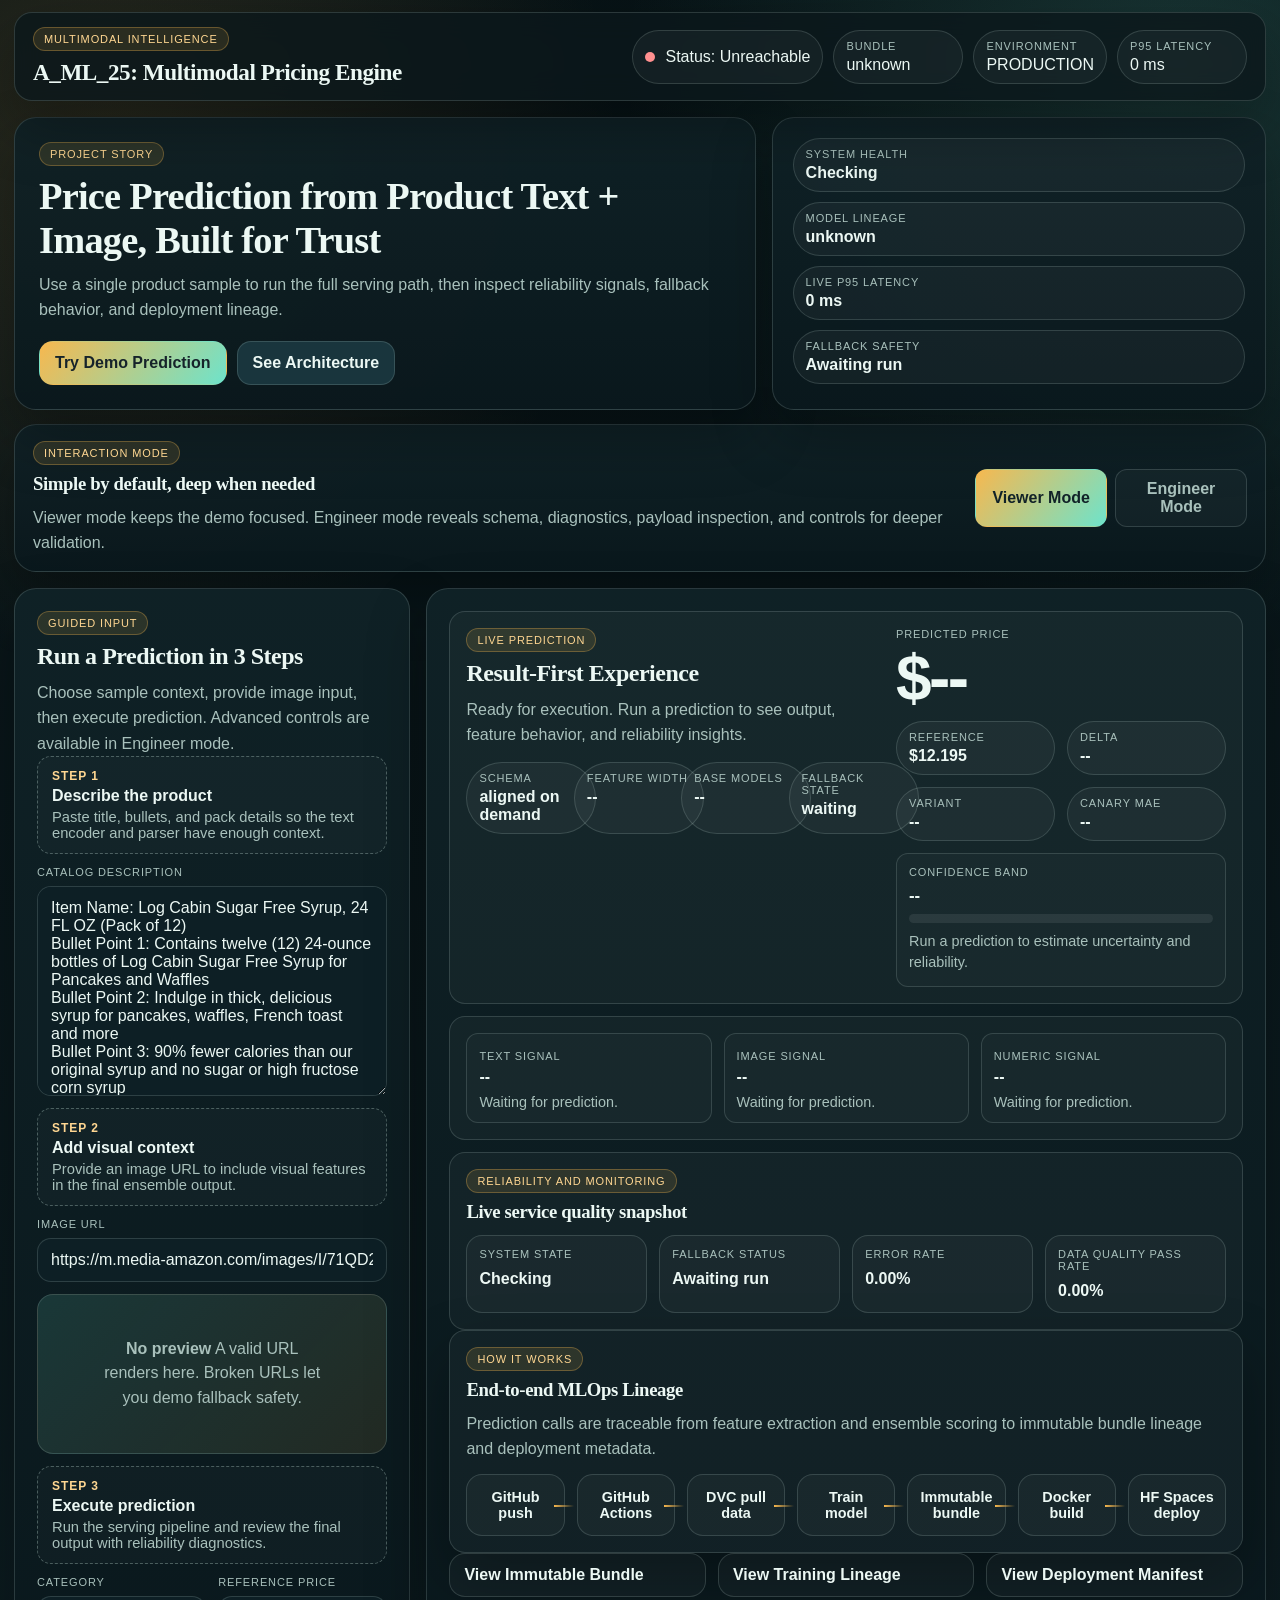
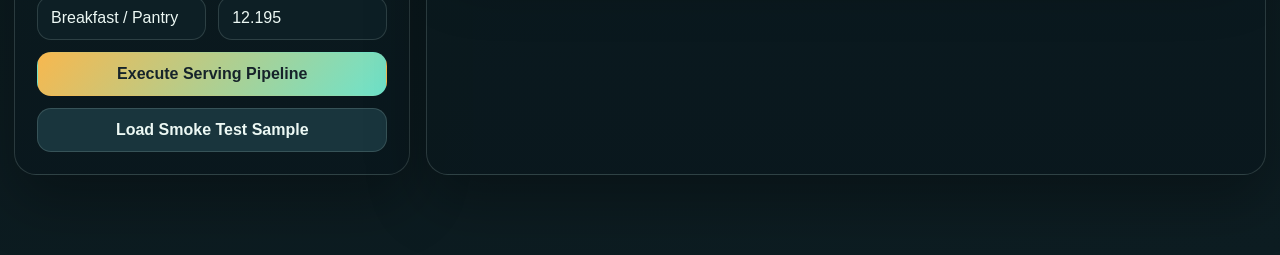
==== commit e83e2328: "Rename button text from "Run Prediction" to "Execute Serving Pipeline" for clarity" ====
--- a/frontend/index.html
+++ b/frontend/index.html
@@ -128,7 +128,7 @@
         </label>
 
         <div class="action-stack">
-          <button class="btn btn-primary" id="runBtn" type="button">Run Prediction</button>
+          <button class="btn btn-primary" id="runBtn" type="button">Execute Serving Pipeline</button>
           <button class="btn btn-secondary" id="sampleBtn" type="button">Load Smoke Test Sample</button>
         </div>
 
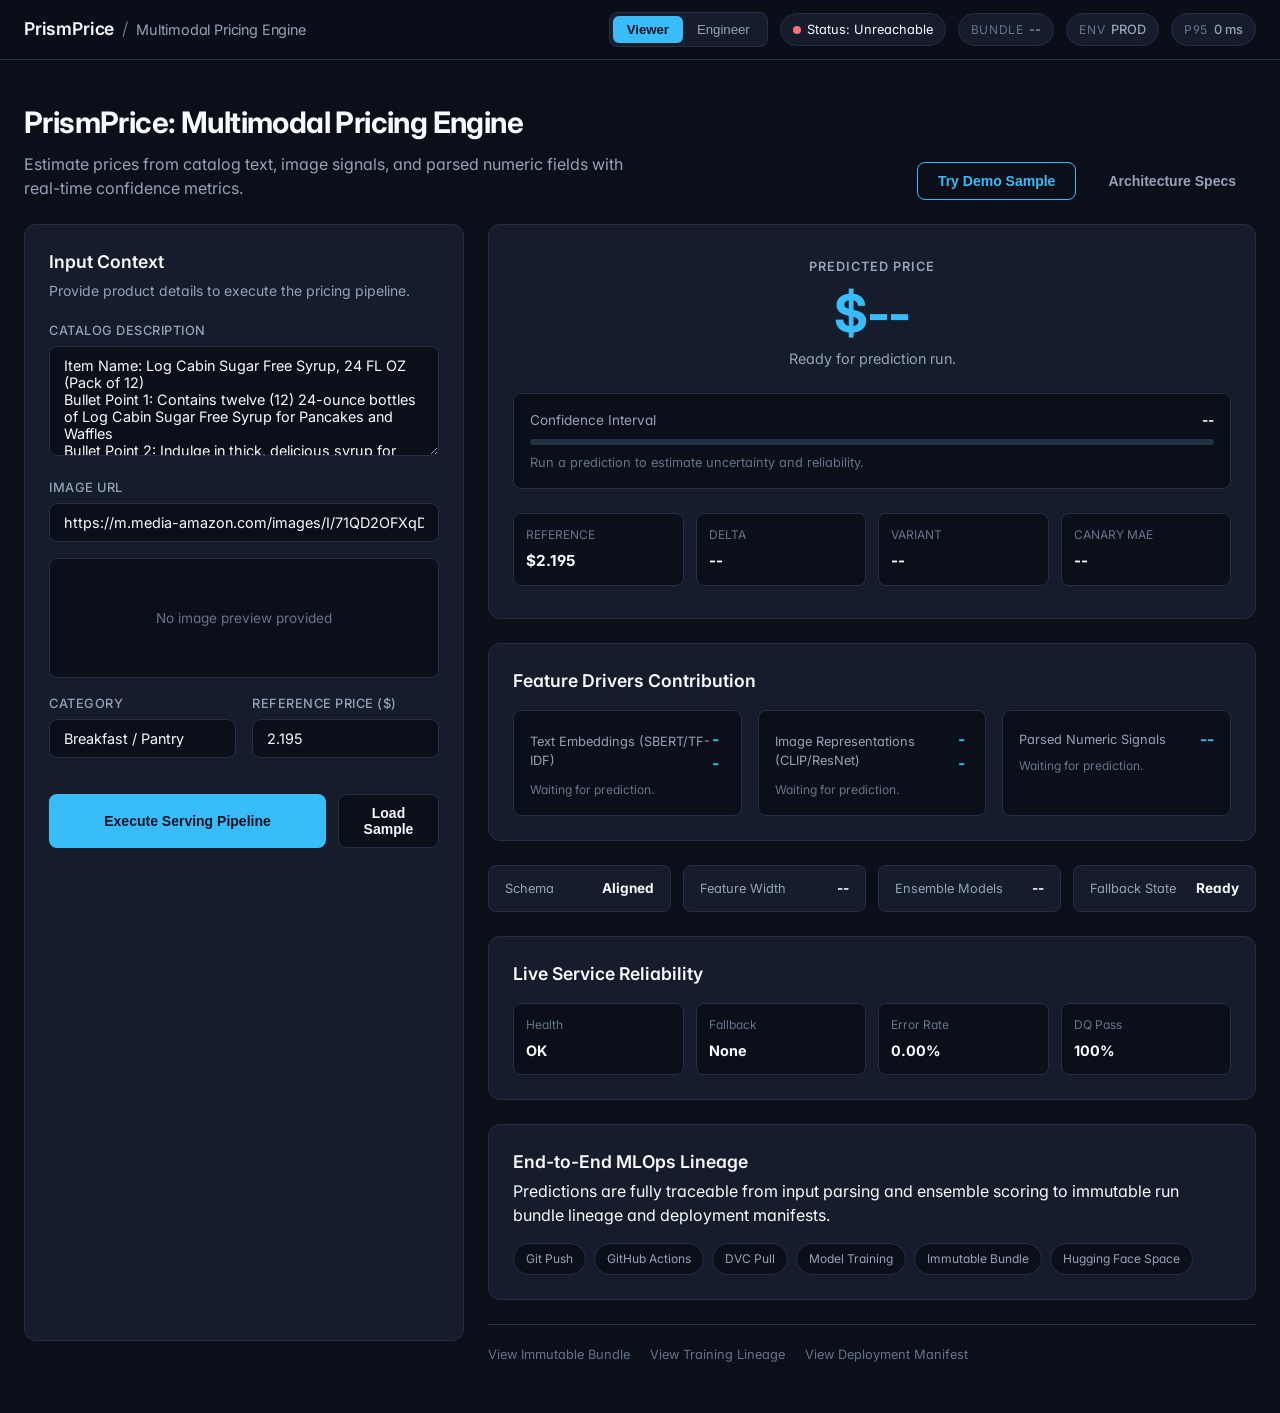
==== commit 2c4be4b9: "feat: implement ML prediction dashboard with real-time UI, telemetry monitoring, and test infrastruc" ====
--- a/frontend/index.html
+++ b/frontend/index.html
@@ -3,284 +3,298 @@
 <head>
   <meta charset="utf-8" />
   <meta name="viewport" content="width=device-width, initial-scale=1" />
-  <title>A_ML_25 | Multimodal Pricing Engine</title>
+  <title>PrismPrice | Multimodal Pricing Engine</title>
+  <link rel="preconnect" href="https://fonts.googleapis.com">
+  <link rel="preconnect" href="https://fonts.gstatic.com" crossorigin>
+  <link href="https://fonts.googleapis.com/css2?family=Inter:wght@400;500;600;700&display=swap" rel="stylesheet">
   <link rel="stylesheet" href="/frontend/dashboard.css" />
 </head>
 <body class="viewer-mode">
+  <!-- Minimalist Google Top Bar -->
   <header class="topbar">
-    <div class="topbar-title">
-      <div class="topbar-kicker">Multimodal Intelligence</div>
-      <h1>A_ML_25: Multimodal Pricing Engine</h1>
-    </div>
-    <div class="topbar-badges">
-      <div class="badge badge-status">
+    <div class="brand">
+      <span class="brand-name">PrismPrice</span>
+      <span class="brand-divider">/</span>
+      <span class="brand-subtitle">Multimodal Pricing Engine</span>
+    </div>
+    
+    <div class="topbar-actions">
+      <div class="mode-tabs" role="tablist">
+        <button class="mode-tab is-active" id="viewerModeBtn" type="button" role="tab" aria-selected="true">Viewer</button>
+        <button class="mode-tab" id="engineerModeBtn" type="button" role="tab" aria-selected="false">Engineer</button>
+      </div>
+
+      <div class="status-pill">
         <span class="status-dot" id="statusDot"></span>
-        <span id="apiStatusText">Status: Checking</span>
-      </div>
-      <div class="badge"><span class="badge-label">Bundle</span><span class="badge-value" id="activeRunId">unknown</span></div>
-      <div class="badge"><span class="badge-label">Environment</span><span class="badge-value" id="environmentTag">PRODUCTION</span></div>
-      <div class="badge"><span class="badge-label">p95 Latency</span><span class="badge-value" id="p95Latency">0 ms</span></div>
+        <span id="apiStatusText">Checking</span>
+      </div>
+      
+      <div class="meta-pill"><span class="meta-label">Bundle</span><span class="meta-val" id="activeRunId">--</span></div>
+      <div class="meta-pill"><span class="meta-label">Env</span><span class="meta-val" id="environmentTag">PROD</span></div>
+      <div class="meta-pill"><span class="meta-label">p95</span><span class="meta-val" id="p95Latency">0 ms</span></div>
     </div>
   </header>
 
-  <section class="story-hero">
-    <div class="story-copy">
-      <div class="eyebrow">Project Story</div>
-      <h2>Price Prediction from Product Text + Image, Built for Trust</h2>
-      <p>Use a single product sample to run the full serving path, then inspect reliability signals, fallback behavior, and deployment lineage.</p>
-      <div class="story-actions">
-        <button class="btn btn-primary" id="tryDemoBtn" type="button">Try Demo Prediction</button>
-        <button class="btn btn-secondary" id="openArchBtn" type="button">See Architecture</button>
-      </div>
-    </div>
-    <aside class="story-trust" aria-label="Trust signals">
-      <div class="trust-card"><span>System Health</span><strong id="heroHealth">Checking</strong></div>
-      <div class="trust-card"><span>Model Lineage</span><strong id="heroRun">unknown</strong></div>
-      <div class="trust-card"><span>Live p95 Latency</span><strong id="heroLatency">0 ms</strong></div>
-      <div class="trust-card"><span>Fallback Safety</span><strong id="heroFallback">Awaiting run</strong></div>
-    </aside>
+  <!-- Hero Section -->
+  <section class="hero-section">
+    <div class="hero-text">
+      <h1>PrismPrice: Multimodal Pricing Engine</h1>
+      <p>Estimate prices from catalog text, image signals, and parsed numeric fields with real-time confidence metrics.</p>
+    </div>
+    <div class="hero-controls">
+      <button class="btn btn-outline" id="tryDemoBtn" type="button">Try Demo Sample</button>
+      <button class="btn btn-ghost" id="openArchBtn" type="button">Architecture Specs</button>
+    </div>
+    <!-- Hidden element hooks for JS compatibility -->
+    <div style="display:none;">
+      <span id="heroHealth"></span>
+      <span id="heroRun"></span>
+      <span id="heroLatency"></span>
+      <span id="heroFallback"></span>
+    </div>
   </section>
 
-  <section class="mode-switch" aria-label="Interface mode selector">
-    <div class="mode-copy">
-      <div class="eyebrow">Interaction Mode</div>
-      <h3>Simple by default, deep when needed</h3>
-      <p>Viewer mode keeps the demo focused. Engineer mode reveals schema, diagnostics, payload inspection, and controls for deeper validation.</p>
-    </div>
-    <div class="mode-buttons" role="tablist" aria-label="Mode tabs">
-      <button class="mode-btn is-active" id="viewerModeBtn" type="button" role="tab" aria-selected="true">Viewer Mode</button>
-      <button class="mode-btn" id="engineerModeBtn" type="button" role="tab" aria-selected="false">Engineer Mode</button>
-    </div>
-  </section>
-
-  <main class="app-shell">
-    <aside class="left-pane pane">
-      <div class="section-head">
-        <div class="eyebrow">Guided Input</div>
-        <h2>Run a Prediction in 3 Steps</h2>
-        <p>Choose sample context, provide image input, then execute prediction. Advanced controls are available in Engineer mode.</p>
-      </div>
-
-      <div class="input-stack">
-        <div class="step-card">
-          <div class="step-index">Step 1</div>
-          <h3>Describe the product</h3>
-          <p>Paste title, bullets, and pack details so the text encoder and parser have enough context.</p>
-        </div>
-        <div class="field">
-          <label for="catalogContent">Catalog Description</label>
-          <textarea id="catalogContent" class="catalog-box"></textarea>
-        </div>
-
-        <div class="step-card">
-          <div class="step-index">Step 2</div>
-          <h3>Add visual context</h3>
-          <p>Provide an image URL to include visual features in the final ensemble output.</p>
-        </div>
-        <div class="field">
-          <label for="imageUrl">Image URL</label>
-          <input id="imageUrl" type="text" placeholder="https://..." />
-        </div>
-
-        <div class="thumbnail-card">
-          <img id="imagePreview" alt="Image preview" />
-          <div class="thumbnail-empty" id="imageFallback">
-            <strong>No preview</strong>
-            A valid URL renders here. Broken URLs let you demo fallback safety.
-          </div>
-        </div>
-
-        <div class="step-card">
-          <div class="step-index">Step 3</div>
-          <h3>Execute prediction</h3>
-          <p>Run the serving pipeline and review the final output with reliability diagnostics.</p>
-        </div>
-
-        <div class="triple-grid engineer-only">
-          <div class="field">
-            <label for="sampleId">Sample ID</label>
-            <input id="sampleId" type="number" value="1001" />
-          </div>
-          <div class="field">
-            <label for="numericValue">Value</label>
-            <input id="numericValue" type="number" step="0.001" />
-          </div>
-          <div class="field">
-            <label for="unitText">Unit</label>
-            <input id="unitText" type="text" />
-          </div>
-        </div>
-
-        <div class="double-grid">
-          <div class="field">
-            <label for="categoryText">Category</label>
-            <input id="categoryText" type="text" />
-          </div>
-          <div class="field">
-            <label for="referencePrice">Reference Price</label>
-            <input id="referencePrice" type="number" step="0.001" />
-          </div>
-        </div>
-
-        <label class="toggle-row engineer-only" for="simulateBroken">
-          <input id="simulateBroken" type="checkbox" />
-          <span>Simulate Broken Image URL (Test Fallback)</span>
-        </label>
-
-        <div class="action-stack">
-          <button class="btn btn-primary" id="runBtn" type="button">Execute Serving Pipeline</button>
-          <button class="btn btn-secondary" id="sampleBtn" type="button">Load Smoke Test Sample</button>
-        </div>
-
-        <details class="payload-panel engineer-only">
-          <summary>Inspect Request Payload</summary>
-          <pre id="payloadPreview" class="code-box"></pre>
-        </details>
-      </div>
-    </aside>
-
-    <section class="right-pane pane">
-      <div class="hero-panel">
-        <div class="hero-copy">
-          <div class="eyebrow">Live Prediction</div>
-          <h2>Result-First Experience</h2>
-          <p id="predictionMeta" aria-live="polite">Ready for execution. Run a prediction to see output, feature behavior, and reliability insights.</p>
-          <div class="insight-strip">
-            <div class="mini-stat"><span>Schema</span><strong id="schemaSummary">aligned on demand</strong></div>
-            <div class="mini-stat"><span>Feature Width</span><strong id="featureWidthView">--</strong></div>
-            <div class="mini-stat"><span>Base Models</span><strong id="modelCountView">--</strong></div>
-            <div class="mini-stat"><span>Fallback State</span><strong id="fallbackStateView">waiting</strong></div>
-          </div>
-        </div>
-        <div class="hero-metric">
-          <div class="hero-label">Predicted Price</div>
-          <div class="hero-price" id="predictedPrice" aria-live="polite">$--</div>
-          <div class="hero-subgrid">
-            <div class="mini-stat"><span>Reference</span><strong id="referenceView">--</strong></div>
-            <div class="mini-stat"><span>Delta</span><strong id="deltaView">--</strong></div>
-            <div class="mini-stat"><span>Variant</span><strong id="variantView">--</strong></div>
-            <div class="mini-stat"><span>Canary MAE</span><strong id="canaryView">--</strong></div>
-          </div>
-          <div class="confidence-card">
-            <div class="meter-label">Confidence Band</div>
+  <!-- Main Application Workspace -->
+  <main class="app-container">
+    <!-- Left Column: Input Form -->
+    <section class="card input-card">
+      <div class="card-header">
+        <h2>Input Context</h2>
+        <p>Provide product details to execute the pricing pipeline.</p>
+      </div>
+
+      <div class="form-group">
+        <label for="catalogContent">Catalog Description</label>
+        <textarea id="catalogContent" class="form-control" rows="5" placeholder="Paste product title, bullet points, package details..."></textarea>
+      </div>
+
+      <div class="form-group">
+        <label for="imageUrl">Image URL</label>
+        <input id="imageUrl" type="url" class="form-control" placeholder="https://example.com/product.jpg" />
+      </div>
+
+      <div class="image-preview-container">
+        <img id="imagePreview" alt="Product preview" />
+        <div class="image-fallback" id="imageFallback">
+          <span>No image preview provided</span>
+        </div>
+      </div>
+
+      <div class="grid-2 engineer-only">
+        <div class="form-group">
+          <label for="sampleId">Sample ID</label>
+          <input id="sampleId" type="number" class="form-control" value="1001" />
+        </div>
+        <div class="form-group">
+          <label for="numericValue">Quantity Value</label>
+          <input id="numericValue" type="number" step="0.001" class="form-control" placeholder="e.g. 500" />
+        </div>
+      </div>
+
+      <div class="grid-2">
+        <div class="form-group">
+          <label for="categoryText">Category</label>
+          <input id="categoryText" type="text" class="form-control" placeholder="Pantry / Electronics" />
+        </div>
+        <div class="form-group">
+          <label for="referencePrice">Reference Price ($)</label>
+          <input id="referencePrice" type="number" step="0.001" class="form-control" placeholder="12.99" />
+        </div>
+      </div>
+
+      <div class="form-group engineer-only">
+        <label for="unitText">Unit</label>
+        <input id="unitText" type="text" class="form-control" placeholder="g / ml / oz" />
+      </div>
+
+      <div class="checkbox-group engineer-only">
+        <input id="simulateBroken" type="checkbox" />
+        <label for="simulateBroken">Simulate Broken Image (Test Fallback)</label>
+      </div>
+
+      <div class="form-actions">
+        <button class="btn btn-primary" id="runBtn" type="button">Execute Serving Pipeline</button>
+        <button class="btn btn-secondary" id="sampleBtn" type="button">Load Sample</button>
+      </div>
+
+      <details class="code-details engineer-only">
+        <summary>Inspect Request Payload</summary>
+        <pre id="payloadPreview" class="code-block"></pre>
+      </details>
+    </section>
+
+    <!-- Right Column: Output & Intelligence -->
+    <section class="output-column">
+      <!-- Main Prediction Card -->
+      <div class="card result-card">
+        <div class="result-header">
+          <span class="result-label">Predicted Price</span>
+          <div class="price-display" id="predictedPrice" aria-live="polite">$--</div>
+          <p class="result-meta" id="predictionMeta" aria-live="polite">Ready for prediction run.</p>
+        </div>
+
+        <div class="confidence-container">
+          <div class="confidence-header">
+            <span>Confidence Interval</span>
             <strong id="confidenceBand">--</strong>
-            <div class="meter"><span id="confidenceBar"></span></div>
-            <p id="confidenceNote">Run a prediction to estimate uncertainty and reliability.</p>
-          </div>
-        </div>
-      </div>
-
-      <section class="driver-panel" aria-label="Key prediction drivers">
-        <div class="driver-card">
-          <span>Text Signal</span>
-          <strong id="textDriver">--</strong>
-          <p id="textDriverNote">Waiting for prediction.</p>
-        </div>
-        <div class="driver-card">
-          <span>Image Signal</span>
-          <strong id="imageDriver">--</strong>
-          <p id="imageDriverNote">Waiting for prediction.</p>
-        </div>
-        <div class="driver-card">
-          <span>Numeric Signal</span>
-          <strong id="numericDriver">--</strong>
-          <p id="numericDriverNote">Waiting for prediction.</p>
-        </div>
-      </section>
-
-      <section class="terminal-panel is-hidden" id="terminalPanel">
-        <div class="terminal-head">
-          <div class="terminal-title">Pipeline Timeline</div>
-          <div class="terminal-meta" id="terminalStatus">Awaiting pipeline run</div>
+          </div>
+          <div class="progress-bar-bg">
+            <div class="progress-bar-fill" id="confidenceBar"></div>
+          </div>
+          <p class="confidence-note" id="confidenceNote">Execute prediction to calculate model uncertainty.</p>
+        </div>
+
+        <div class="metrics-row">
+          <div class="metric-item">
+            <span>Reference</span>
+            <strong id="referenceView">--</strong>
+          </div>
+          <div class="metric-item">
+            <span>Delta</span>
+            <strong id="deltaView">--</strong>
+          </div>
+          <div class="metric-item">
+            <span>Variant</span>
+            <strong id="variantView">--</strong>
+          </div>
+          <div class="metric-item">
+            <span>Canary MAE</span>
+            <strong id="canaryView">--</strong>
+          </div>
+        </div>
+      </div>
+
+      <!-- Feature Drivers Card -->
+      <div class="card drivers-card">
+        <h3>Feature Drivers Contribution</h3>
+        <div class="drivers-grid">
+          <div class="driver-item">
+            <div class="driver-header">
+              <span>Text Embeddings (SBERT/TF-IDF)</span>
+              <strong id="textDriver">--</strong>
+            </div>
+            <p id="textDriverNote">Awaiting run</p>
+          </div>
+          <div class="driver-item">
+            <div class="driver-header">
+              <span>Image Representations (CLIP/ResNet)</span>
+              <strong id="imageDriver">--</strong>
+            </div>
+            <p id="imageDriverNote">Awaiting run</p>
+          </div>
+          <div class="driver-item">
+            <div class="driver-header">
+              <span>Parsed Numeric Signals</span>
+              <strong id="numericDriver">--</strong>
+            </div>
+            <p id="numericDriverNote">Awaiting run</p>
+          </div>
+        </div>
+      </div>
+
+      <!-- System Summary Pills -->
+      <div class="summary-strip">
+        <div class="strip-item"><span>Schema</span><strong id="schemaSummary">Aligned</strong></div>
+        <div class="strip-item"><span>Feature Width</span><strong id="featureWidthView">--</strong></div>
+        <div class="strip-item"><span>Ensemble Models</span><strong id="modelCountView">--</strong></div>
+        <div class="strip-item"><span>Fallback State</span><strong id="fallbackStateView">Ready</strong></div>
+      </div>
+
+      <!-- Execution Trace Log Panel -->
+      <section class="card terminal-card is-hidden" id="terminalPanel">
+        <div class="terminal-header">
+          <span>Execution Trace</span>
+          <span class="terminal-status" id="terminalStatus">Idle</span>
         </div>
         <div class="terminal-body" id="terminalBody"></div>
       </section>
 
-      <section class="details-panel engineer-only">
-        <div class="tabs" role="tablist" aria-label="Explainability tabs">
-          <button class="tab is-active" data-tab="schema" type="button">How Input Was Processed</button>
-          <button class="tab" data-tab="ensemble" type="button">Ensemble Breakdown</button>
-          <button class="tab" data-tab="parsed" type="button">Extracted Attributes</button>
-          <button class="tab" data-tab="system" type="button">System Telemetry</button>
-        </div>
-
-        <div class="tab-panels">
-          <section class="tab-panel is-active" data-panel="schema">
-            <div id="schemaTable" class="table-card"></div>
-          </section>
-          <section class="tab-panel" data-panel="ensemble">
-            <div id="ensembleTable" class="table-card"></div>
-          </section>
-          <section class="tab-panel" data-panel="parsed">
-            <div id="parsedTable" class="table-card"></div>
-          </section>
-          <section class="tab-panel" data-panel="system">
-            <div class="system-grid">
-              <div class="system-card"><span>Live Target Schema</span><strong id="schemaView">sample_id, catalog_content, image_link</strong></div>
-              <div class="system-card"><span>Feature Shape</span><strong id="featureShapeView">(1, --)</strong></div>
-              <div class="system-card"><span>Total API Invocations</span><strong id="requestsCount">0</strong></div>
-              <div class="system-card"><span>Error Rate</span><strong id="errorRate">0.00%</strong></div>
-              <div class="system-card"><span>Feature Fallback Rate</span><strong id="fallbackRate">0.00%</strong></div>
-              <div class="system-card"><span>Batch Quality Checks Passed</span><strong id="dqPassRate">0.00%</strong></div>
-            </div>
-            <div class="meter-grid">
-              <div class="meter-card"><div class="meter-label">Image Fallback</div><div class="meter"><span id="imageFallbackBar"></span></div></div>
-              <div class="meter-card"><div class="meter-label">Text Fallback</div><div class="meter"><span id="textFallbackBar"></span></div></div>
-              <div class="meter-card"><div class="meter-label">Error Rate</div><div class="meter"><span id="errorRateBar"></span></div></div>
-              <div class="meter-card"><div class="meter-label">DQ Pass Rate</div><div class="meter"><span id="dqPassBar"></span></div></div>
-            </div>
-          </section>
-        </div>
-
-        <div class="raw-grid">
-          <details class="payload-panel">
+      <!-- Advanced Engineer Diagnostic Details -->
+      <section class="card details-card engineer-only">
+        <div class="tabs-nav" role="tablist">
+          <button class="tab-btn is-active" data-tab="schema" type="button">Schema Processing</button>
+          <button class="tab-btn" data-tab="ensemble" type="button">Ensemble Breakdown</button>
+          <button class="tab-btn" data-tab="parsed" type="button">Parsed Attributes</button>
+          <button class="tab-btn" data-tab="system" type="button">Telemetry</button>
+        </div>
+
+        <div class="tab-content">
+          <div class="tab-pane is-active" data-panel="schema">
+            <div id="schemaTable"></div>
+          </div>
+          <div class="tab-pane" data-panel="ensemble">
+            <div id="ensembleTable"></div>
+          </div>
+          <div class="tab-pane" data-panel="parsed">
+            <div id="parsedTable"></div>
+          </div>
+          <div class="tab-pane" data-panel="system">
+            <div class="telemetry-grid">
+              <div class="telemetry-item"><span>Target Schema</span><strong id="schemaView">sample_id, catalog_content, image_link</strong></div>
+              <div class="telemetry-item"><span>Feature Shape</span><strong id="featureShapeView">(1, --)</strong></div>
+              <div class="telemetry-item"><span>API Invocations</span><strong id="requestsCount">0</strong></div>
+              <div class="telemetry-item"><span>Error Rate</span><strong id="errorRate">0.00%</strong></div>
+              <div class="telemetry-item"><span>Fallback Rate</span><strong id="fallbackRate">0.00%</strong></div>
+              <div class="telemetry-item"><span>DQ Pass Rate</span><strong id="dqPassRate">0.00%</strong></div>
+            </div>
+
+            <div class="meter-list">
+              <div class="meter-row"><span>Image Fallback</span><div class="meter-bar"><span id="imageFallbackBar"></span></div></div>
+              <div class="meter-row"><span>Text Fallback</span><div class="meter-bar"><span id="textFallbackBar"></span></div></div>
+              <div class="meter-row"><span>Error Rate</span><div class="meter-bar"><span id="errorRateBar"></span></div></div>
+              <div class="meter-row"><span>DQ Pass Rate</span><div class="meter-bar"><span id="dqPassBar"></span></div></div>
+            </div>
+          </div>
+        </div>
+
+        <div class="raw-json-container">
+          <details class="code-details">
             <summary>Raw Diagnostics JSON</summary>
-            <pre id="rawTraceBox" class="code-box"></pre>
+            <pre id="rawTraceBox" class="code-block"></pre>
           </details>
-          <details class="payload-panel">
+          <details class="code-details">
             <summary>Live Service Snapshot</summary>
-            <pre id="serviceSnapshotBox" class="code-box"></pre>
+            <pre id="serviceSnapshotBox" class="code-block"></pre>
           </details>
         </div>
       </section>
 
-      <section class="reliability-panel" aria-label="Reliability and monitoring">
-        <div class="eyebrow">Reliability and Monitoring</div>
-        <h3>Live service quality snapshot</h3>
+      <!-- System Quality Status -->
+      <section class="card status-card">
+        <h3>Live Service Reliability</h3>
         <div class="reliability-grid">
-          <div class="system-card"><span>System State</span><strong id="reliabilityHealth">Checking</strong></div>
-          <div class="system-card"><span>Fallback Status</span><strong id="reliabilityFallback">Awaiting run</strong></div>
-          <div class="system-card"><span>Error Rate</span><strong id="reliabilityError">0.00%</strong></div>
-          <div class="system-card"><span>Data Quality Pass Rate</span><strong id="reliabilityDQ">0.00%</strong></div>
+          <div class="rel-item"><span>Health</span><strong id="reliabilityHealth">OK</strong></div>
+          <div class="rel-item"><span>Fallback</span><strong id="reliabilityFallback">None</strong></div>
+          <div class="rel-item"><span>Error Rate</span><strong id="reliabilityError">0.00%</strong></div>
+          <div class="rel-item"><span>DQ Pass</span><strong id="reliabilityDQ">100%</strong></div>
         </div>
       </section>
 
-      <section class="architecture-panel" id="architecturePanel">
-        <div class="eyebrow">How It Works</div>
-        <h3>End-to-end MLOps Lineage</h3>
-        <p>Prediction calls are traceable from feature extraction and ensemble scoring to immutable bundle lineage and deployment metadata.</p>
-        <div class="lineage-map">
-          <div>GitHub push</div>
-          <div>GitHub Actions</div>
-          <div>DVC pull data</div>
-          <div>Train model</div>
-          <div>Immutable bundle</div>
-          <div>Docker build</div>
-          <div>HF Spaces deploy</div>
+      <!-- System Architecture & MLOps Lineage -->
+      <section class="card arch-card" id="architecturePanel">
+        <h3>End-to-End MLOps Lineage</h3>
+        <p>Predictions are fully traceable from input parsing and ensemble scoring to immutable run bundle lineage and deployment manifests.</p>
+        <div class="lineage-steps">
+          <span>Git Push</span>
+          <span>GitHub Actions</span>
+          <span>DVC Pull</span>
+          <span>Model Training</span>
+          <span>Immutable Bundle</span>
+          <span>Hugging Face Space</span>
         </div>
       </section>
 
-      <footer class="footer-panel">
+      <footer class="footer">
         <div class="footer-links">
-          <a class="footer-link" id="bundleLink" target="_blank" rel="noreferrer">View Immutable Bundle</a>
-          <a class="footer-link" id="mlflowLink" target="_blank" rel="noreferrer">View Training Lineage</a>
-          <a class="footer-link" id="manifestLink" target="_blank" rel="noreferrer">View Deployment Manifest</a>
+          <a id="bundleLink" target="_blank" rel="noreferrer">View Immutable Bundle</a>
+          <a id="mlflowLink" target="_blank" rel="noreferrer">View Training Lineage</a>
+          <a id="manifestLink" target="_blank" rel="noreferrer">View Deployment Manifest</a>
         </div>
       </footer>
     </section>
   </main>
 
-  <button class="mobile-run" id="mobileRunBtn" type="button">Run Prediction</button>
+  <button class="mobile-fab" id="mobileRunBtn" type="button">Execute Serving Pipeline</button>
 
   <script src="/frontend/dashboard.js"></script>
 </body>
--- a/frontend/dashboard.css
+++ b/frontend/dashboard.css
@@ -1,838 +1,817 @@
+/* Minimalist Google Material 3 Theme for PrismPrice */
+
 :root {
-  --bg-0: #071215;
-  --bg-1: #0d1d22;
-  --panel: #11252b;
-  --panel-soft: #173139;
-  --line: rgba(210, 237, 229, 0.16);
-  --line-strong: rgba(210, 237, 229, 0.3);
-  --text: #ecf8f4;
-  --muted: #a9c1bc;
-  --accent: #f7b84f;
-  --accent-2: #6ee3cb;
-  --good: #8ae2ad;
-  --warn: #ffd16f;
-  --bad: #ff8f8f;
-  --shadow: 0 26px 60px rgba(0, 0, 0, 0.3);
+  --bg: #0b0f19;
+  --surface: #151c2c;
+  --surface-hover: #1c263b;
+  --surface-border: #232f45;
+  --text-primary: #f8fafc;
+  --text-secondary: #94a3b8;
+  --text-tertiary: #64748b;
+  --primary: #38bdf8;
+  --primary-hover: #7dd3fc;
+  --primary-bg: rgba(56, 189, 248, 0.1);
+  --success: #4ade80;
+  --success-bg: rgba(74, 222, 128, 0.1);
+  --warning: #facc15;
+  --error: #f87171;
+  --radius-lg: 12px;
+  --radius-md: 8px;
+  --radius-pill: 999px;
+  --transition: all 0.2s cubic-bezier(0.4, 0, 0.2, 1);
+  --shadow: 0 4px 24px rgba(0, 0, 0, 0.25);
 }
 
 * {
   box-sizing: border-box;
-}
-
-html,
-body {
-  scroll-behavior: smooth;
-}
-
-body {
   margin: 0;
-  color: var(--text);
-  font-family: "Space Grotesk", "Segoe UI", sans-serif;
-  background:
-    radial-gradient(circle at 8% 8%, rgba(247, 184, 79, 0.14), transparent 25%),
-    radial-gradient(circle at 92% 4%, rgba(110, 227, 203, 0.16), transparent 26%),
-    linear-gradient(170deg, var(--bg-0), var(--bg-1));
-}
-
-.topbar,
-.story-hero,
-.mode-switch,
-.app-shell {
-  width: min(1400px, calc(100% - 28px));
-  margin-left: auto;
-  margin-right: auto;
-}
-
+  padding: 0;
+}
+
+html, body {
+  background-color: var(--bg);
+  color: var(--text-primary);
+  font-family: 'Inter', -apple-system, BlinkMacSystemFont, 'Segoe UI', Roboto, sans-serif;
+  font-feature-settings: "cv02", "cv03", "cv04", "cv11";
+  line-height: 1.5;
+  -webkit-font-smoothing: antialiased;
+}
+
+/* Navigation Top Bar */
 .topbar {
   position: sticky;
-  top: 10px;
-  z-index: 30;
-  margin-top: 12px;
-  padding: 14px 18px;
-  border-radius: 18px;
-  border: 1px solid var(--line);
-  background: rgba(11, 24, 28, 0.82);
-  backdrop-filter: blur(14px);
+  top: 0;
+  z-index: 100;
+  background: rgba(11, 15, 25, 0.85);
+  backdrop-filter: blur(12px);
+  border-bottom: 1px solid var(--surface-border);
+  padding: 12px 24px;
   display: flex;
   justify-content: space-between;
+  align-items: center;
   gap: 16px;
-  align-items: center;
-  box-shadow: var(--shadow);
-}
-
-.topbar-kicker,
-.eyebrow {
+}
+
+.brand {
+  display: flex;
+  align-items: center;
+  gap: 8px;
+  font-weight: 600;
+  font-size: 1.1rem;
+  color: var(--text-primary);
+  letter-spacing: -0.01em;
+}
+
+.brand-divider {
+  color: var(--text-tertiary);
+  font-weight: 400;
+}
+
+.brand-subtitle {
+  color: var(--text-secondary);
+  font-weight: 400;
+  font-size: 0.9rem;
+}
+
+.topbar-actions {
+  display: flex;
+  align-items: center;
+  gap: 12px;
+}
+
+.mode-tabs {
+  display: flex;
+  background: var(--surface);
+  padding: 3px;
+  border-radius: var(--radius-md);
+  border: 1px solid var(--surface-border);
+}
+
+.mode-tab {
+  background: none;
+  border: none;
+  color: var(--text-secondary);
+  padding: 6px 14px;
+  font-size: 0.825rem;
+  font-weight: 500;
+  border-radius: 6px;
+  cursor: pointer;
+  transition: var(--transition);
+}
+
+.mode-tab:hover {
+  color: var(--text-primary);
+}
+
+.mode-tab.is-active {
+  background: var(--primary);
+  color: #041225;
+  font-weight: 600;
+}
+
+.status-pill, .meta-pill {
   display: inline-flex;
-  padding: 5px 10px;
-  border-radius: 999px;
-  background: rgba(247, 184, 79, 0.12);
-  border: 1px solid rgba(247, 184, 79, 0.3);
-  color: #ffd792;
-  font-size: 11px;
-  letter-spacing: 0.08em;
+  align-items: center;
+  gap: 6px;
+  padding: 6px 12px;
+  background: var(--surface);
+  border: 1px solid var(--surface-border);
+  border-radius: var(--radius-pill);
+  font-size: 0.8rem;
+}
+
+.status-dot {
+  width: 8px;
+  height: 8px;
+  border-radius: 50%;
+  background: var(--warning);
+}
+
+.status-dot.ok {
+  background: var(--success);
+}
+
+.status-dot.err {
+  background: var(--error);
+}
+
+.meta-label {
+  color: var(--text-tertiary);
+  font-size: 0.75rem;
   text-transform: uppercase;
-}
-
-.topbar-title h1,
-.story-copy h2,
-.section-head h2,
-.hero-copy h2,
-.architecture-panel h3,
-.mode-copy h3 {
-  margin: 8px 0 0;
-  font-family: "Fraunces", Georgia, serif;
+  letter-spacing: 0.05em;
+}
+
+.meta-val {
+  color: var(--text-secondary);
+  font-weight: 500;
+}
+
+/* Hero Section */
+.hero-section {
+  max-width: 1280px;
+  margin: 0 auto;
+  padding: 40px 24px 24px;
+  display: flex;
+  justify-content: space-between;
+  align-items: flex-end;
+  gap: 24px;
+}
+
+.hero-text h1 {
+  font-size: 1.85rem;
+  font-weight: 700;
   letter-spacing: -0.02em;
-}
-
-.topbar-title h1 {
-  font-size: 1.45rem;
-}
-
-.topbar-badges {
-  display: flex;
-  flex-wrap: wrap;
-  gap: 10px;
-  justify-content: flex-end;
-}
-
-.badge,
-.mini-stat,
-.system-card,
-.trust-card {
+  margin-bottom: 8px;
+  color: var(--text-primary);
+}
+
+.hero-text p {
+  color: var(--text-secondary);
+  font-size: 1rem;
+  max-width: 600px;
+}
+
+.hero-controls {
+  display: flex;
+  gap: 12px;
+}
+
+/* Main Layout Grid */
+.app-container {
+  max-width: 1280px;
+  margin: 0 auto;
+  padding: 0 24px 48px;
+  display: grid;
+  grid-template-columns: 440px 1fr;
+  gap: 24px;
+}
+
+/* Card Containers */
+.card {
+  background: var(--surface);
+  border: 1px solid var(--surface-border);
+  border-radius: var(--radius-lg);
+  padding: 24px;
+  margin-bottom: 24px;
+  transition: var(--transition);
+}
+
+.card-header {
+  margin-bottom: 20px;
+}
+
+.card-header h2, .card h3 {
+  font-size: 1.1rem;
+  font-weight: 600;
+  color: var(--text-primary);
+  margin-bottom: 4px;
+}
+
+.card-header p {
+  color: var(--text-secondary);
+  font-size: 0.875rem;
+}
+
+/* Minimalist Form Controls */
+.form-group {
+  margin-bottom: 16px;
+}
+
+.form-group label {
+  display: block;
+  font-size: 0.8rem;
+  font-weight: 500;
+  color: var(--text-secondary);
+  margin-bottom: 6px;
+  text-transform: uppercase;
+  letter-spacing: 0.04em;
+}
+
+.form-control {
+  width: 100%;
+  background: var(--bg);
+  border: 1px solid var(--surface-border);
+  border-radius: var(--radius-md);
+  padding: 10px 14px;
+  color: var(--text-primary);
+  font-family: inherit;
+  font-size: 0.9rem;
+  transition: var(--transition);
+}
+
+.form-control:focus {
+  outline: none;
+  border-color: var(--primary);
+  box-shadow: 0 0 0 3px rgba(56, 189, 248, 0.15);
+}
+
+textarea.form-control {
+  resize: vertical;
+  min-height: 110px;
+}
+
+.grid-2 {
+  display: grid;
+  grid-template-columns: 1fr 1fr;
+  gap: 16px;
+}
+
+.image-preview-container {
+  margin-bottom: 16px;
+  border-radius: var(--radius-md);
+  overflow: hidden;
+  background: var(--bg);
+  border: 1px solid var(--surface-border);
+  min-height: 120px;
+  display: flex;
+  align-items: center;
+  justify-content: center;
+}
+
+.image-preview-container img {
+  width: 100%;
+  max-height: 180px;
+  object-fit: contain;
+  display: none;
+}
+
+.image-fallback {
+  color: var(--text-tertiary);
+  font-size: 0.85rem;
+  text-align: center;
+  padding: 16px;
+}
+
+.checkbox-group {
+  display: flex;
+  align-items: center;
+  gap: 8px;
+  margin-bottom: 16px;
+}
+
+.checkbox-group input {
+  accent-color: var(--primary);
+}
+
+.checkbox-group label {
+  font-size: 0.85rem;
+  color: var(--text-secondary);
+  cursor: pointer;
+}
+
+.form-actions {
+  display: flex;
+  gap: 12px;
+  margin-top: 20px;
+}
+
+/* Minimalist Buttons */
+.btn {
   display: inline-flex;
-  flex-direction: column;
-  gap: 4px;
-  min-width: 130px;
-  padding: 9px 12px;
-  border-radius: 999px;
-  background: rgba(255, 255, 255, 0.04);
-  border: 1px solid var(--line);
-}
-
-.badge-status {
-  flex-direction: row;
-  align-items: center;
-  gap: 10px;
-}
-
-.badge-label,
-.hero-label,
-.mini-stat span,
-.system-card span,
-.meter-label,
-.field label,
-.payload-panel summary,
-.terminal-meta,
-.trust-card span {
-  color: var(--muted);
-  font-size: 11px;
+  align-items: center;
+  justify-content: center;
+  padding: 10px 20px;
+  font-size: 0.875rem;
+  font-weight: 600;
+  border-radius: var(--radius-md);
+  border: none;
+  cursor: pointer;
+  transition: var(--transition);
+}
+
+.btn-primary {
+  background: var(--primary);
+  color: #041225;
+  width: 100%;
+}
+
+.btn-primary:hover {
+  background: var(--primary-hover);
+  transform: translateY(-1px);
+}
+
+.btn-secondary {
+  background: var(--bg);
+  color: var(--text-primary);
+  border: 1px solid var(--surface-border);
+}
+
+.btn-secondary:hover {
+  background: var(--surface-hover);
+  border-color: var(--text-secondary);
+}
+
+.btn-outline {
+  background: transparent;
+  color: var(--primary);
+  border: 1px solid var(--primary);
+}
+
+.btn-outline:hover {
+  background: var(--primary-bg);
+}
+
+.btn-ghost {
+  background: transparent;
+  color: var(--text-secondary);
+}
+
+.btn-ghost:hover {
+  color: var(--text-primary);
+}
+
+/* Results & Prediction Display */
+.result-card {
+  text-align: center;
+  padding: 32px 24px;
+}
+
+.result-label {
+  font-size: 0.8rem;
+  font-weight: 600;
   text-transform: uppercase;
   letter-spacing: 0.08em;
-}
-
-.status-dot {
-  width: 10px;
-  height: 10px;
-  border-radius: 50%;
-  background: var(--warn);
-  animation: pulse 1.4s infinite;
-}
-
-.status-dot.ok {
-  background: var(--good);
-}
-
-.status-dot.err {
-  background: var(--bad);
-}
-
-@keyframes pulse {
-  0% {
-    transform: scale(0.95);
-  }
-  70% {
-    transform: scale(1);
-  }
-  100% {
-    transform: scale(0.95);
-  }
-}
-
-.story-hero {
+  color: var(--text-secondary);
+  display: block;
+  margin-bottom: 8px;
+}
+
+.price-display {
+  font-size: 3.25rem;
+  font-weight: 700;
+  color: var(--primary);
+  letter-spacing: -0.03em;
+  margin-bottom: 6px;
+  line-height: 1.1;
+}
+
+.result-meta {
+  color: var(--text-secondary);
+  font-size: 0.9rem;
+  margin-bottom: 24px;
+}
+
+.confidence-container {
+  background: var(--bg);
+  border: 1px solid var(--surface-border);
+  border-radius: var(--radius-md);
+  padding: 16px;
+  margin-bottom: 24px;
+  text-align: left;
+}
+
+.confidence-header {
+  display: flex;
+  justify-content: space-between;
+  font-size: 0.85rem;
+  margin-bottom: 8px;
+}
+
+.confidence-header span {
+  color: var(--text-secondary);
+}
+
+.confidence-header strong {
+  color: var(--text-primary);
+}
+
+.progress-bar-bg {
+  height: 6px;
+  background: var(--surface-border);
+  border-radius: var(--radius-pill);
+  overflow: hidden;
+  margin-bottom: 8px;
+}
+
+.progress-bar-fill {
+  height: 100%;
+  background: var(--primary);
+  width: 0%;
+  transition: width 0.4s ease;
+}
+
+.confidence-note {
+  font-size: 0.8rem;
+  color: var(--text-tertiary);
+}
+
+.metrics-row {
+  display: grid;
+  grid-template-columns: repeat(4, 1fr);
+  gap: 12px;
+  text-align: left;
+}
+
+.metric-item {
+  background: var(--bg);
+  padding: 12px;
+  border-radius: var(--radius-md);
+  border: 1px solid var(--surface-border);
+}
+
+.metric-item span {
+  display: block;
+  font-size: 0.75rem;
+  color: var(--text-tertiary);
+  text-transform: uppercase;
+  margin-bottom: 4px;
+}
+
+.metric-item strong {
+  font-size: 0.95rem;
+  color: var(--text-primary);
+}
+
+/* Feature Drivers */
+.drivers-grid {
+  display: grid;
+  grid-template-columns: repeat(3, 1fr);
+  gap: 16px;
   margin-top: 16px;
+}
+
+.driver-item {
+  background: var(--bg);
+  border: 1px solid var(--surface-border);
+  padding: 16px;
+  border-radius: var(--radius-md);
+}
+
+.driver-header {
+  display: flex;
+  justify-content: space-between;
+  align-items: center;
+  margin-bottom: 6px;
+  font-size: 0.85rem;
+}
+
+.driver-header span {
+  color: var(--text-secondary);
+  font-size: 0.8rem;
+}
+
+.driver-header strong {
+  color: var(--primary);
+  font-size: 1rem;
+}
+
+.driver-item p {
+  font-size: 0.75rem;
+  color: var(--text-tertiary);
+}
+
+/* Summary Strip */
+.summary-strip {
   display: grid;
-  grid-template-columns: minmax(0, 1.5fr) minmax(260px, 1fr);
+  grid-template-columns: repeat(4, 1fr);
+  gap: 12px;
+  margin-bottom: 24px;
+}
+
+.strip-item {
+  background: var(--surface);
+  border: 1px solid var(--surface-border);
+  border-radius: var(--radius-md);
+  padding: 12px 16px;
+  display: flex;
+  justify-content: space-between;
+  align-items: center;
+}
+
+.strip-item span {
+  font-size: 0.8rem;
+  color: var(--text-secondary);
+}
+
+.strip-item strong {
+  font-size: 0.85rem;
+  color: var(--text-primary);
+}
+
+/* Tabs & Tables */
+.tabs-nav {
+  display: flex;
   gap: 16px;
-}
-
-.story-copy,
-.story-trust,
-.mode-switch,
-.pane,
-.architecture-panel {
-  border-radius: 22px;
-  border: 1px solid var(--line);
-  background: linear-gradient(180deg, rgba(16, 34, 39, 0.94), rgba(10, 24, 29, 0.94));
-  box-shadow: var(--shadow);
-}
-
-.story-copy {
-  padding: 24px;
-}
-
-.story-copy h2 {
-  font-size: clamp(1.6rem, 3.1vw, 2.4rem);
-}
-
-.story-copy p,
-.mode-copy p,
-.section-head p,
-.hero-copy p,
-.architecture-panel p {
-  margin: 10px 0 0;
-  color: var(--muted);
-  line-height: 1.58;
-}
-
-.story-actions {
-  margin-top: 18px;
-  display: flex;
-  gap: 10px;
-  flex-wrap: wrap;
-}
-
-.trust-card strong,
-.mode-copy h3,
-.step-card h3 {
-  font-weight: 700;
-}
-
-.story-trust {
-  padding: 20px;
+  border-bottom: 1px solid var(--surface-border);
+  margin-bottom: 20px;
+}
+
+.tab-btn {
+  background: none;
+  border: none;
+  padding: 10px 0;
+  color: var(--text-secondary);
+  font-size: 0.875rem;
+  font-weight: 500;
+  cursor: pointer;
+  position: relative;
+  transition: var(--transition);
+}
+
+.tab-btn:hover {
+  color: var(--text-primary);
+}
+
+.tab-btn.is-active {
+  color: var(--primary);
+  font-weight: 600;
+}
+
+.tab-btn.is-active::after {
+  content: '';
+  position: absolute;
+  bottom: -1px;
+  left: 0;
+  right: 0;
+  height: 2px;
+  background: var(--primary);
+}
+
+.tab-pane {
+  display: none;
+}
+
+.tab-pane.is-active {
+  display: block;
+}
+
+table {
+  width: 100%;
+  border-collapse: collapse;
+  font-size: 0.85rem;
+}
+
+th, td {
+  padding: 10px 12px;
+  text-align: left;
+  border-bottom: 1px solid var(--surface-border);
+}
+
+th {
+  color: var(--text-tertiary);
+  font-weight: 500;
+  text-transform: uppercase;
+  font-size: 0.75rem;
+}
+
+td {
+  color: var(--text-secondary);
+}
+
+tr:hover td {
+  background: var(--surface-hover);
+  color: var(--text-primary);
+}
+
+/* Terminal & Diagnostics */
+.terminal-card {
+  background: #070a12;
+}
+
+.terminal-header {
+  display: flex;
+  justify-content: space-between;
+  font-size: 0.8rem;
+  color: var(--text-tertiary);
+  margin-bottom: 12px;
+  text-transform: uppercase;
+}
+
+.terminal-body {
+  font-family: 'JetBrains Mono', Consolas, monospace;
+  font-size: 0.8rem;
+  color: #a5f3fc;
+  max-height: 200px;
+  overflow-y: auto;
+  line-height: 1.6;
+}
+
+.code-details {
+  margin-top: 16px;
+  font-size: 0.85rem;
+}
+
+.code-details summary {
+  color: var(--text-secondary);
+  cursor: pointer;
+  user-select: none;
+}
+
+.code-block {
+  background: var(--bg);
+  border: 1px solid var(--surface-border);
+  border-radius: var(--radius-md);
+  padding: 14px;
+  margin-top: 8px;
+  font-family: 'JetBrains Mono', Consolas, monospace;
+  font-size: 0.8rem;
+  color: var(--primary);
+  overflow-x: auto;
+}
+
+/* Telemetry Grid */
+.telemetry-grid {
+  display: grid;
+  grid-template-columns: repeat(3, 1fr);
+  gap: 12px;
+  margin-bottom: 20px;
+}
+
+.telemetry-item {
+  background: var(--bg);
+  padding: 12px;
+  border-radius: var(--radius-md);
+  border: 1px solid var(--surface-border);
+}
+
+.telemetry-item span {
+  display: block;
+  font-size: 0.75rem;
+  color: var(--text-tertiary);
+  margin-bottom: 4px;
+}
+
+.telemetry-item strong {
+  font-size: 0.9rem;
+  color: var(--text-primary);
+}
+
+.meter-list {
   display: grid;
   gap: 10px;
-  align-content: start;
-}
-
-.mode-switch {
-  margin-top: 14px;
-  padding: 16px 18px;
-  display: flex;
-  justify-content: space-between;
+}
+
+.meter-row {
+  display: flex;
+  align-items: center;
   gap: 16px;
-  align-items: center;
-}
-
-.mode-buttons {
-  display: inline-grid;
-  grid-template-columns: repeat(2, minmax(0, 1fr));
+  font-size: 0.8rem;
+}
+
+.meter-row span {
+  width: 140px;
+  color: var(--text-secondary);
+}
+
+.meter-bar {
+  flex: 1;
+  height: 6px;
+  background: var(--bg);
+  border-radius: var(--radius-pill);
+  overflow: hidden;
+}
+
+.meter-bar span {
+  display: block;
+  height: 100%;
+  background: var(--primary);
+  width: 0%;
+}
+
+/* Reliability & Architecture */
+.reliability-grid {
+  display: grid;
+  grid-template-columns: repeat(4, 1fr);
+  gap: 12px;
+  margin-top: 16px;
+}
+
+.rel-item {
+  background: var(--bg);
+  padding: 12px;
+  border-radius: var(--radius-md);
+  border: 1px solid var(--surface-border);
+}
+
+.rel-item span {
+  display: block;
+  font-size: 0.75rem;
+  color: var(--text-tertiary);
+  margin-bottom: 4px;
+}
+
+.rel-item strong {
+  font-size: 0.9rem;
+  color: var(--text-primary);
+}
+
+.lineage-steps {
+  display: flex;
+  flex-wrap: wrap;
   gap: 8px;
-}
-
-.mode-btn {
-  appearance: none;
-  border: 1px solid var(--line);
-  color: var(--muted);
-  background: rgba(255, 255, 255, 0.03);
-  border-radius: 12px;
-  padding: 10px 12px;
-  font: inherit;
-  font-weight: 700;
-  cursor: pointer;
-}
-
-.mode-btn.is-active {
-  color: #112228;
-  border-color: transparent;
-  background: linear-gradient(130deg, var(--accent), var(--accent-2));
-}
-
-.app-shell {
   margin-top: 16px;
-  margin-bottom: 80px;
-  display: grid;
-  grid-template-columns: minmax(300px, 0.85fr) minmax(620px, 1.8fr);
-  gap: 16px;
-}
-
-.pane {
-  min-width: 0;
-  padding: 22px;
-  animation: fadeUp 0.45s ease both;
-}
-
-@keyframes fadeUp {
-  from {
-    transform: translateY(10px);
-    opacity: 0;
-  }
-  to {
-    transform: translateY(0);
-    opacity: 1;
-  }
-}
-
-.input-stack,
-.action-stack,
-.hero-panel,
-.details-panel,
-.footer-panel,
-.tabs,
-.raw-grid,
-.system-grid,
-.meter-grid,
-.hero-subgrid,
-.insight-strip,
-.double-grid,
-.triple-grid,
-.footer-links,
-.lineage-map {
-  display: grid;
-  gap: 12px;
-}
-
-.step-card {
-  padding: 12px 14px;
-  border-radius: 14px;
-  border: 1px dashed var(--line-strong);
-  background: rgba(255, 255, 255, 0.025);
-}
-
-.step-card h3 {
-  margin: 4px 0;
-  font-size: 1rem;
-}
-
-.step-card p {
-  margin: 0;
-  color: var(--muted);
-  font-size: 0.92rem;
-}
-
-.step-index {
-  color: #ffd792;
-  font-size: 12px;
-  font-weight: 700;
-  letter-spacing: 0.08em;
-  text-transform: uppercase;
-}
-
-.field,
-.toggle-row {
-  display: grid;
-  gap: 8px;
-}
-
-.catalog-box {
-  min-height: 210px;
-}
-
-input,
-textarea {
-  width: 100%;
-  padding: 12px 13px;
-  border-radius: 14px;
-  border: 1px solid var(--line);
-  background: #0d1f25;
-  color: var(--text);
-  font: inherit;
-}
-
-input:focus,
-textarea:focus,
-.btn:focus,
-.mode-btn:focus,
-.tab:focus {
-  outline: none;
-  border-color: rgba(247, 184, 79, 0.5);
-  box-shadow: 0 0 0 3px rgba(247, 184, 79, 0.2);
-}
-
-.double-grid {
-  grid-template-columns: repeat(2, minmax(0, 1fr));
-}
-
-.triple-grid {
-  grid-template-columns: repeat(3, minmax(0, 1fr));
-}
-
-.thumbnail-card,
-.hero-panel,
-.terminal-panel,
-.details-panel,
-.table-card,
-.system-card,
-.meter-card,
-.payload-panel,
-.footer-link,
-.lineage-map div,
-.architecture-panel {
-  border-radius: 16px;
-  border: 1px solid var(--line);
-  background: rgba(255, 255, 255, 0.03);
-}
-
-.thumbnail-card {
-  min-height: 160px;
-  overflow: hidden;
-  display: grid;
-  place-items: center;
-  background: linear-gradient(135deg, rgba(110, 227, 203, 0.14), rgba(247, 184, 79, 0.1));
-}
-
-.thumbnail-card img {
-  width: 100%;
-  height: 100%;
-  object-fit: cover;
-  display: none;
-}
-
-.thumbnail-empty {
-  max-width: 260px;
-  padding: 16px;
-  text-align: center;
-  color: var(--muted);
-  line-height: 1.55;
-}
-
-.toggle-row {
-  grid-template-columns: auto 1fr;
-  align-items: center;
-  padding: 12px 14px;
-  border-radius: 14px;
-  background: rgba(255, 255, 255, 0.025);
-  border: 1px solid var(--line);
-}
-
-.toggle-row input {
-  width: 18px;
-  height: 18px;
-  margin: 0;
-}
-
-.btn {
-  appearance: none;
-  border: 1px solid transparent;
-  border-radius: 14px;
-  padding: 12px 15px;
-  font: inherit;
-  font-weight: 700;
-  cursor: pointer;
-}
-
-.btn-primary {
-  color: #16232a;
-  background: linear-gradient(130deg, var(--accent), var(--accent-2));
-}
-
-.btn-secondary {
-  color: var(--text);
-  background: #19353d;
-  border-color: var(--line);
-}
-
-.payload-panel {
-  padding: 12px 14px;
-}
-
-.payload-panel summary {
-  cursor: pointer;
-}
-
-.code-box {
-  margin: 10px 0 0;
-  padding: 14px;
-  min-height: 120px;
-  border-radius: 12px;
-  background: #0b1b20;
-  border: 1px solid rgba(255, 255, 255, 0.08);
-  color: #d6efe8;
-  font-family: Consolas, "SFMono-Regular", monospace;
-  font-size: 12.5px;
-  line-height: 1.6;
-  white-space: pre-wrap;
-  word-break: break-word;
-  overflow: auto;
-}
-
-.hero-panel {
-  grid-template-columns: minmax(0, 1fr) 330px;
-  padding: 16px;
-  align-items: start;
-}
-
-.hero-price {
-  margin-top: 8px;
-  font-size: clamp(2.4rem, 6.5vw, 4rem);
-  line-height: 0.95;
-  letter-spacing: -0.04em;
-  font-weight: 800;
-}
-
-.hero-subgrid {
-  grid-template-columns: repeat(2, minmax(0, 1fr));
-  margin-top: 12px;
-}
-
-.insight-strip {
-  grid-template-columns: repeat(4, minmax(0, 1fr));
-  margin-top: 14px;
-}
-
-.terminal-panel,
-.details-panel,
-.architecture-panel,
-.driver-panel,
-.reliability-panel {
-  padding: 16px;
-}
-
-.confidence-card {
-  margin-top: 12px;
-  padding: 12px;
-  border-radius: 12px;
-  border: 1px solid var(--line);
-  background: rgba(255, 255, 255, 0.02);
-  display: grid;
-  gap: 8px;
-}
-
-.confidence-card strong {
-  font-size: 1.05rem;
-}
-
-.confidence-card p {
-  margin: 0;
-  color: var(--muted);
-  font-size: 0.9rem;
-  line-height: 1.5;
-}
-
-.driver-panel,
-.reliability-panel {
-  margin-top: 12px;
-  border-radius: 16px;
-  border: 1px solid var(--line);
-  background: rgba(255, 255, 255, 0.03);
-}
-
-.driver-panel {
-  display: grid;
-  grid-template-columns: repeat(3, minmax(0, 1fr));
-  gap: 12px;
-}
-
-.driver-card {
-  padding: 12px;
-  border-radius: 12px;
-  border: 1px solid var(--line);
-  background: rgba(255, 255, 255, 0.02);
-}
-
-.driver-card span {
-  color: var(--muted);
-  font-size: 11px;
-  text-transform: uppercase;
-  letter-spacing: 0.08em;
-}
-
-.driver-card strong {
-  display: block;
-  margin-top: 4px;
-  font-size: 1rem;
-}
-
-.driver-card p {
-  margin: 8px 0 0;
-  color: var(--muted);
-  font-size: 0.9rem;
-}
-
-.reliability-panel h3 {
-  margin: 8px 0 0;
-  font-family: "Fraunces", Georgia, serif;
-  letter-spacing: -0.02em;
-}
-
-.reliability-grid {
-  margin-top: 12px;
-  display: grid;
-  grid-template-columns: repeat(4, minmax(0, 1fr));
-  gap: 12px;
-}
-
-.terminal-panel.is-hidden {
-  display: none;
-}
-
-.terminal-head {
-  display: flex;
-  justify-content: space-between;
-  align-items: center;
-  gap: 12px;
-  padding-bottom: 10px;
-  border-bottom: 1px solid rgba(255, 255, 255, 0.07);
-}
-
-.terminal-title {
-  font-family: Consolas, "SFMono-Regular", monospace;
-  font-weight: 700;
-}
-
-.terminal-body {
-  display: grid;
-  gap: 8px;
-  margin-top: 12px;
-  min-height: 128px;
-  max-height: 260px;
-  overflow: auto;
-}
-
-.terminal-line {
-  padding: 9px 12px;
-  border-radius: 10px;
-  background: #0b1b20;
-  border: 1px solid rgba(255, 255, 255, 0.08);
-  color: #c8e8df;
-  font-family: Consolas, "SFMono-Regular", monospace;
-  font-size: 12.5px;
-}
-
-.terminal-line.warn {
-  color: #ffe1a4;
-  border-color: rgba(255, 209, 111, 0.32);
-}
-
-.terminal-line.bad {
-  color: #ffb9b9;
-  border-color: rgba(255, 143, 143, 0.32);
-}
-
-.tabs {
-  grid-template-columns: repeat(4, minmax(0, 1fr));
-}
-
-.tab {
-  padding: 10px 11px;
-  border-radius: 12px;
-  border: 1px solid var(--line);
-  background: transparent;
-  color: var(--muted);
-  font: inherit;
-  font-size: 0.92rem;
-  font-weight: 700;
-  cursor: pointer;
-}
-
-.tab.is-active {
-  color: #13252c;
-  background: linear-gradient(130deg, var(--accent), var(--accent-2));
-  border-color: transparent;
-}
-
-.tab-panel {
-  display: none;
-  margin-top: 12px;
-}
-
-.tab-panel.is-active {
-  display: block;
-}
-
-.table-card {
-  padding: 14px;
-}
-
-.table-row {
-  display: grid;
-  grid-template-columns: minmax(180px, 1fr) auto;
-  gap: 10px;
-  padding: 10px 0;
-  border-bottom: 1px solid rgba(255, 255, 255, 0.07);
-}
-
-.table-row:last-child {
-  border-bottom: 0;
-}
-
-.table-row span {
-  color: var(--muted);
-}
-
-.table-row strong {
-  text-align: right;
-}
-
-.system-grid {
-  grid-template-columns: repeat(3, minmax(0, 1fr));
-}
-
-.system-card {
-  padding: 12px;
-}
-
-.system-card strong {
-  display: block;
-  margin-top: 6px;
-}
-
-.meter-grid {
-  grid-template-columns: repeat(4, minmax(0, 1fr));
-  margin-top: 12px;
-}
-
-.meter-card {
-  padding: 12px;
-}
-
-.meter {
-  height: 9px;
-  overflow: hidden;
-  border-radius: 999px;
-  background: rgba(255, 255, 255, 0.08);
-}
-
-.meter span {
-  display: block;
-  width: 0%;
-  height: 100%;
-  border-radius: 999px;
-  background: linear-gradient(90deg, var(--accent), var(--accent-2));
-}
-
-.raw-grid {
-  grid-template-columns: repeat(2, minmax(0, 1fr));
-  margin-top: 12px;
+}
+
+.lineage-steps span {
+  background: var(--bg);
+  border: 1px solid var(--surface-border);
+  padding: 6px 12px;
+  border-radius: var(--radius-pill);
+  font-size: 0.75rem;
+  color: var(--text-secondary);
+}
+
+/* Footer */
+.footer {
+  margin-top: 24px;
+  padding-top: 20px;
+  border-top: 1px solid var(--surface-border);
 }
 
 .footer-links {
-  grid-template-columns: repeat(3, minmax(0, 1fr));
-}
-
-.footer-link {
-  display: block;
-  padding: 12px 14px;
-  color: var(--text);
+  display: flex;
+  gap: 20px;
+}
+
+.footer-links a {
+  color: var(--text-tertiary);
+  font-size: 0.8rem;
   text-decoration: none;
-  font-weight: 700;
-}
-
-.lineage-map {
-  grid-template-columns: repeat(7, minmax(0, 1fr));
-  margin-top: 12px;
-}
-
-.lineage-map div {
-  position: relative;
-  padding: 14px 10px;
-  text-align: center;
-  font-size: 0.9rem;
-  font-weight: 700;
-}
-
-.lineage-map div:not(:last-child)::after {
-  content: "";
-  position: absolute;
-  top: 50%;
-  right: -10px;
-  width: 20px;
-  height: 2px;
-  background: linear-gradient(90deg, var(--accent), transparent);
-}
-
-.mobile-run {
-  display: none;
-}
-
-.footer-link:hover,
-.btn:hover,
-.mode-btn:hover,
-.tab:hover {
-  filter: brightness(1.08);
-}
-
+  transition: var(--transition);
+}
+
+.footer-links a:hover {
+  color: var(--primary);
+}
+
+/* Mode Switches & Mobile */
 body.viewer-mode .engineer-only {
   display: none !important;
 }
 
-@media (prefers-reduced-motion: reduce) {
-  *,
-  *::before,
-  *::after {
-    animation: none !important;
-    transition: none !important;
-    scroll-behavior: auto !important;
-  }
-}
-
-@media (max-width: 1240px) {
-  .app-shell {
+.is-hidden {
+  display: none !important;
+}
+
+.mobile-fab {
+  display: none;
+  position: fixed;
+  bottom: 20px;
+  right: 20px;
+  z-index: 99;
+  box-shadow: 0 8px 32px rgba(56, 189, 248, 0.4);
+}
+
+@media (max-width: 900px) {
+  .app-container {
     grid-template-columns: 1fr;
   }
-
-  .hero-panel,
-  .driver-panel,
-  .reliability-grid,
-  .system-grid,
-  .meter-grid,
-  .footer-links,
-  .lineage-map,
-  .story-hero {
-    grid-template-columns: repeat(2, minmax(0, 1fr));
+  
+  .hero-section {
+    flex-direction: column;
+    align-items: flex-start;
   }
-}
-
-@media (max-width: 780px) {
-  .topbar,
-  .mode-switch,
-  .hero-panel,
-  .story-hero {
-    display: grid;
+  
+  .drivers-grid, .telemetry-grid, .reliability-grid {
     grid-template-columns: 1fr;
   }
-
-  .topbar,
-  .story-hero,
-  .mode-switch,
-  .app-shell {
-    width: min(100% - 14px, 1400px);
+  
+  .metrics-row {
+    grid-template-columns: 1fr 1fr;
   }
-
-  .topbar-badges,
-  .mode-buttons,
-  .double-grid,
-  .triple-grid,
-  .hero-subgrid,
-  .insight-strip,
-  .driver-panel,
-  .reliability-grid,
-  .tabs,
-  .system-grid,
-  .meter-grid,
-  .footer-links,
-  .lineage-map,
-  .raw-grid {
-    grid-template-columns: 1fr;
+  
+  .mobile-fab {
+    display: flex;
   }
-
-  .pane {
-    padding: 16px;
-  }
-
-  .mobile-run {
-    position: fixed;
-    left: 12px;
-    right: 12px;
-    bottom: 10px;
-    display: block;
-    z-index: 40;
-    border: 0;
-    border-radius: 12px;
-    padding: 13px 14px;
-    font: inherit;
-    font-weight: 700;
-    color: #102128;
-    background: linear-gradient(130deg, var(--accent), var(--accent-2));
-    box-shadow: var(--shadow);
-  }
-}
+}
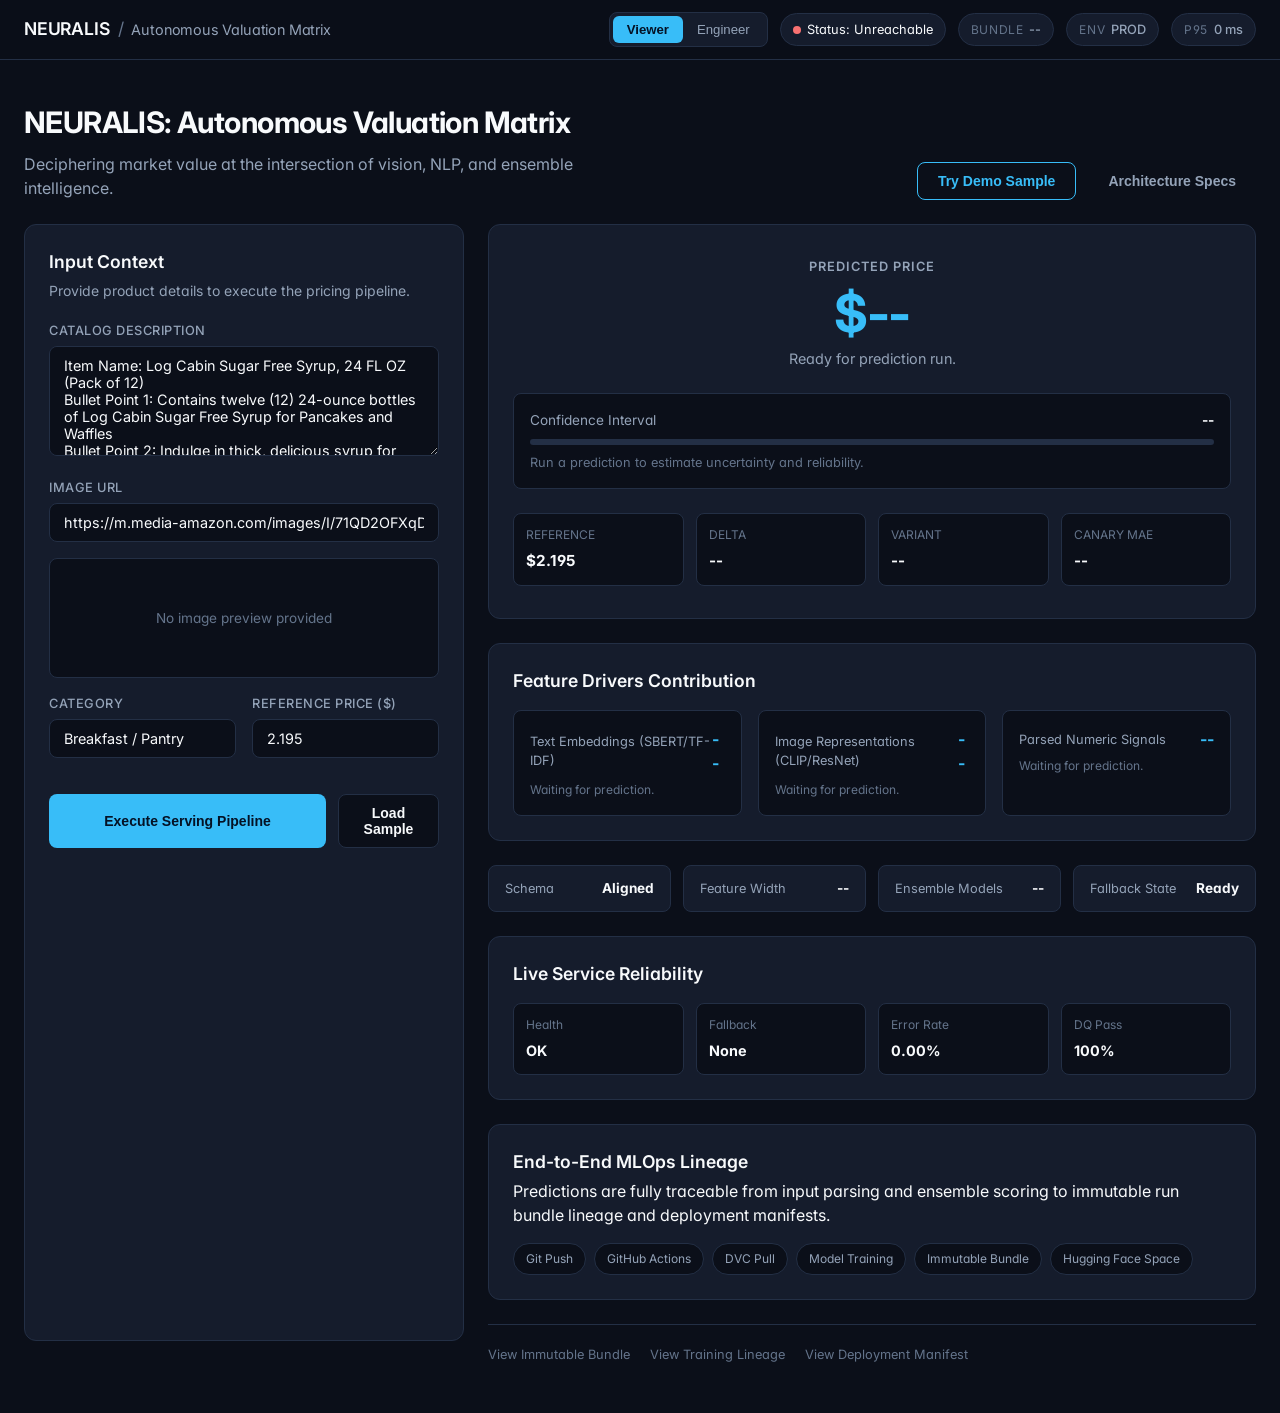
==== commit 119b03b9: "feat: implement experiment reporting, benchmarking suite, and project dashboard UI" ====
--- a/frontend/index.html
+++ b/frontend/index.html
@@ -3,7 +3,7 @@
 <head>
   <meta charset="utf-8" />
   <meta name="viewport" content="width=device-width, initial-scale=1" />
-  <title>PrismPrice | Multimodal Pricing Engine</title>
+  <title>NEURALIS | Autonomous Valuation Matrix</title>
   <link rel="preconnect" href="https://fonts.googleapis.com">
   <link rel="preconnect" href="https://fonts.gstatic.com" crossorigin>
   <link href="https://fonts.googleapis.com/css2?family=Inter:wght@400;500;600;700&display=swap" rel="stylesheet">
@@ -13,9 +13,9 @@
   <!-- Minimalist Google Top Bar -->
   <header class="topbar">
     <div class="brand">
-      <span class="brand-name">PrismPrice</span>
+      <span class="brand-name">NEURALIS</span>
       <span class="brand-divider">/</span>
-      <span class="brand-subtitle">Multimodal Pricing Engine</span>
+      <span class="brand-subtitle">Autonomous Valuation Matrix</span>
     </div>
     
     <div class="topbar-actions">
@@ -38,8 +38,8 @@
   <!-- Hero Section -->
   <section class="hero-section">
     <div class="hero-text">
-      <h1>PrismPrice: Multimodal Pricing Engine</h1>
-      <p>Estimate prices from catalog text, image signals, and parsed numeric fields with real-time confidence metrics.</p>
+      <h1>NEURALIS: Autonomous Valuation Matrix</h1>
+      <p>Deciphering market value at the intersection of vision, NLP, and ensemble intelligence.</p>
     </div>
     <div class="hero-controls">
       <button class="btn btn-outline" id="tryDemoBtn" type="button">Try Demo Sample</button>
--- a/frontend/dashboard.css
+++ b/frontend/dashboard.css
@@ -1,4 +1,4 @@
-/* Minimalist Google Material 3 Theme for PrismPrice */
+/* Minimalist Google Material 3 Theme for NEURALIS */
 
 :root {
   --bg: #0b0f19;
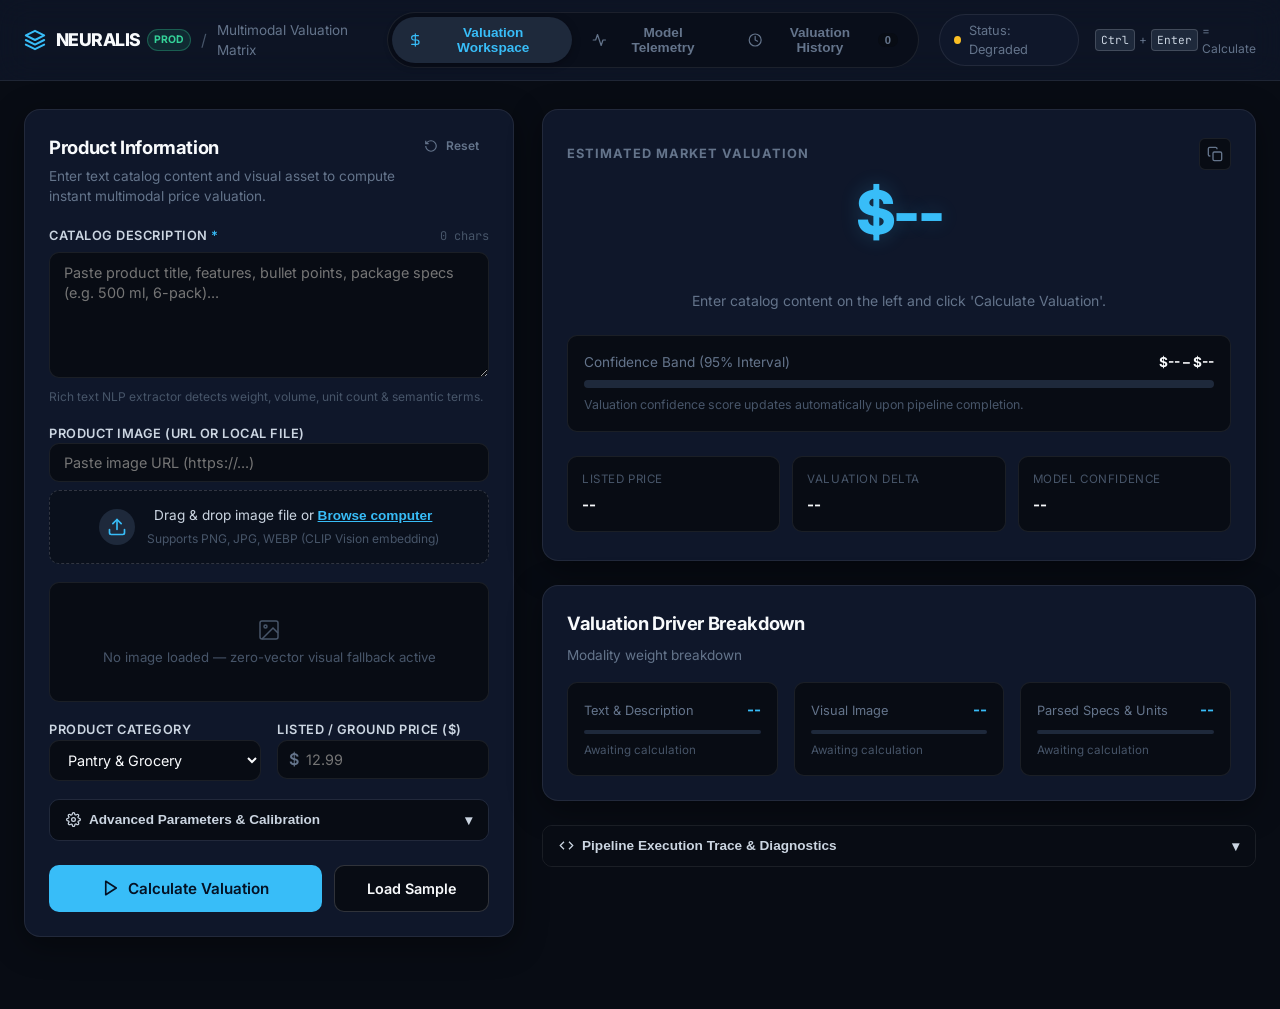
==== commit 49364512: "feat: implement base infrastructure and initial UI dashboard for NEURALIS project" ====
--- a/frontend/index.html
+++ b/frontend/index.html
@@ -3,299 +3,468 @@
 <head>
   <meta charset="utf-8" />
   <meta name="viewport" content="width=device-width, initial-scale=1" />
-  <title>NEURALIS | Autonomous Valuation Matrix</title>
+  <title>NEURALIS | Autonomous Multimodal Valuation Engine</title>
+  <meta name="description" content="Deciphering product market value at the intersection of vision, NLP, and ensemble intelligence." />
+  
+  <!-- Fonts & Styles -->
   <link rel="preconnect" href="https://fonts.googleapis.com">
   <link rel="preconnect" href="https://fonts.gstatic.com" crossorigin>
-  <link href="https://fonts.googleapis.com/css2?family=Inter:wght@400;500;600;700&display=swap" rel="stylesheet">
+  <link href="https://fonts.googleapis.com/css2?family=Inter:wght@400;500;600;700;800&family=JetBrains+Mono:wght@400;500;600&display=swap" rel="stylesheet">
   <link rel="stylesheet" href="/frontend/dashboard.css" />
 </head>
-<body class="viewer-mode">
-  <!-- Minimalist Google Top Bar -->
+<body>
+  <!-- Skip link for keyboard accessibility -->
+  <a href="#mainContent" class="skip-link">Skip to main content</a>
+
+  <!-- Top Navigation Header -->
   <header class="topbar">
     <div class="brand">
-      <span class="brand-name">NEURALIS</span>
-      <span class="brand-divider">/</span>
-      <span class="brand-subtitle">Autonomous Valuation Matrix</span>
+      <div class="brand-logo">
+        <svg width="22" height="22" viewBox="0 0 24 24" fill="none" stroke="currentColor" stroke-width="2.2" stroke-linecap="round" stroke-linejoin="round">
+          <polygon points="12 2 2 7 12 12 22 7 12 2"/>
+          <polyline points="2 17 12 22 22 17"/>
+          <polyline points="2 12 12 17 22 12"/>
+        </svg>
+      </div>
+      <div class="brand-text">
+        <span class="brand-name">NEURALIS</span>
+        <span class="brand-badge">PROD</span>
+      </div>
+      <span class="brand-divider" aria-hidden="true">/</span>
+      <span class="brand-subtitle">Multimodal Valuation Matrix</span>
     </div>
+
+    <!-- Navigation Tabs -->
+    <nav class="nav-tabs" aria-label="Main Navigation">
+      <button class="nav-tab active" id="tabValuation" type="button" role="tab" aria-selected="true" aria-controls="viewValuation">
+        <svg width="16" height="16" viewBox="0 0 24 24" fill="none" stroke="currentColor" stroke-width="2" stroke-linecap="round" stroke-linejoin="round">
+          <path d="M12 2v20M17 5H9.5a3.5 3.5 0 0 0 0 7h5a3.5 3.5 0 0 1 0 7H6"/>
+        </svg>
+        <span>Valuation Workspace</span>
+      </button>
+      <button class="nav-tab" id="tabTelemetry" type="button" role="tab" aria-selected="false" aria-controls="viewTelemetry">
+        <svg width="16" height="16" viewBox="0 0 24 24" fill="none" stroke="currentColor" stroke-width="2" stroke-linecap="round" stroke-linejoin="round">
+          <polyline points="22 12 18 12 15 21 9 3 6 12 2 12"/>
+        </svg>
+        <span>Model Telemetry</span>
+      </button>
+      <button class="nav-tab" id="tabHistory" type="button" role="tab" aria-selected="false" aria-controls="viewHistory">
+        <svg width="16" height="16" viewBox="0 0 24 24" fill="none" stroke="currentColor" stroke-width="2" stroke-linecap="round" stroke-linejoin="round">
+          <circle cx="12" cy="12" r="10"/>
+          <polyline points="12 6 12 12 16 14"/>
+        </svg>
+        <span>Valuation History</span>
+        <span class="tab-badge" id="historyCountBadge">0</span>
+      </button>
+    </nav>
     
+    <!-- Topbar Actions & Status -->
     <div class="topbar-actions">
-      <div class="mode-tabs" role="tablist">
-        <button class="mode-tab is-active" id="viewerModeBtn" type="button" role="tab" aria-selected="true">Viewer</button>
-        <button class="mode-tab" id="engineerModeBtn" type="button" role="tab" aria-selected="false">Engineer</button>
-      </div>
-
-      <div class="status-pill">
-        <span class="status-dot" id="statusDot"></span>
-        <span id="apiStatusText">Checking</span>
+      <div class="status-pill" id="statusPill" title="System Operational Readiness Probe">
+        <span class="status-dot warning" id="statusDot"></span>
+        <span id="apiStatusText">Connecting...</span>
       </div>
       
-      <div class="meta-pill"><span class="meta-label">Bundle</span><span class="meta-val" id="activeRunId">--</span></div>
-      <div class="meta-pill"><span class="meta-label">Env</span><span class="meta-val" id="environmentTag">PROD</span></div>
-      <div class="meta-pill"><span class="meta-label">p95</span><span class="meta-val" id="p95Latency">0 ms</span></div>
+      <div class="keyboard-hints" title="Keyboard Shortcuts Active">
+        <kbd class="kbd-key">Ctrl</kbd> + <kbd class="kbd-key">Enter</kbd> = Calculate
+      </div>
     </div>
   </header>
 
-  <!-- Hero Section -->
-  <section class="hero-section">
-    <div class="hero-text">
-      <h1>NEURALIS: Autonomous Valuation Matrix</h1>
-      <p>Deciphering market value at the intersection of vision, NLP, and ensemble intelligence.</p>
+  <!-- Main View Container -->
+  <main id="mainContent" class="app-container">
+    
+    <!-- VIEW 1: VALUATION WORKSPACE -->
+    <div class="view-panel active" id="viewValuation" role="tabpanel" aria-labelledby="tabValuation">
+      <div class="workspace-grid">
+        
+        <!-- Left Column: Input Form -->
+        <section class="card input-card" aria-labelledby="inputSectionTitle">
+          <div class="card-header">
+            <div>
+              <h2 id="inputSectionTitle">Product Information</h2>
+              <p>Enter text catalog content and visual asset to compute instant multimodal price valuation.</p>
+            </div>
+            <button class="btn btn-ghost btn-xs" id="resetFormBtn" type="button" title="Reset all form fields (Shortcut: Esc)">
+              <svg width="14" height="14" viewBox="0 0 24 24" fill="none" stroke="currentColor" stroke-width="2"><path d="M3 12a9 9 0 1 0 9-9 9.75 9.75 0 0 0-6.74 2.74L3 8"/><path d="M3 3v5h5"/></svg>
+              <span>Reset</span>
+            </button>
+          </div>
+
+          <form id="valuationForm" onsubmit="return false;" novalidate>
+            <!-- Catalog Description -->
+            <div class="form-group">
+              <div class="label-row">
+                <label for="catalogContent">Catalog Description <span class="required-star">*</span></label>
+                <span class="char-count" id="catalogCharCount">0 chars</span>
+              </div>
+              <textarea id="catalogContent" class="form-control" rows="5" placeholder="Paste product title, features, bullet points, package specs (e.g. 500 ml, 6-pack)..." required></textarea>
+              <div class="form-hint">Rich text NLP extractor detects weight, volume, unit count & semantic terms.</div>
+            </div>
+
+            <!-- Product Image Input: URL + Drag & Drop -->
+            <div class="form-group">
+              <label for="imageUrl">Product Image (URL or Local File)</label>
+              <input id="imageUrl" type="url" class="form-control mb-8" placeholder="Paste image URL (https://...)" />
+              
+              <div class="upload-dropzone" id="dropzone" tabindex="0" role="button" aria-label="Upload product image file by dragging or browsing">
+                <input type="file" id="imageFileInput" accept="image/*" class="file-input-hidden" tabindex="-1" />
+                <div class="dropzone-content" id="dropzoneContent">
+                  <div class="upload-icon-wrap">
+                    <svg width="20" height="20" viewBox="0 0 24 24" fill="none" stroke="currentColor" stroke-width="2" stroke-linecap="round" stroke-linejoin="round">
+                      <path d="M21 15v4a2 2 0 0 1-2 2H5a2 2 0 0 1-2-2v-4"/>
+                      <polyline points="17 8 12 3 7 8"/>
+                      <line x1="12" y1="3" x2="12" y2="15"/>
+                    </svg>
+                  </div>
+                  <div class="dropzone-text">
+                    <span>Drag & drop image file or <button type="button" class="link-btn" id="browseFilesBtn">Browse computer</button></span>
+                    <small>Supports PNG, JPG, WEBP (CLIP Vision embedding)</small>
+                  </div>
+                </div>
+              </div>
+            </div>
+
+            <!-- Image Preview Box -->
+            <div class="image-preview-container" id="imagePreviewContainer">
+              <img id="imagePreview" alt="Loaded product preview" />
+              <div class="image-fallback" id="imageFallback">
+                <svg width="24" height="24" viewBox="0 0 24 24" fill="none" stroke="currentColor" stroke-width="1.5"><rect x="3" y="3" width="18" height="18" rx="2" ry="2"/><circle cx="8.5" cy="8.5" r="1.5"/><polyline points="21 15 16 10 5 21"/></svg>
+                <span>No image loaded — zero-vector visual fallback active</span>
+              </div>
+              <button type="button" class="btn-remove-image is-hidden" id="removeImageBtn" title="Remove loaded image">✕</button>
+            </div>
+
+            <!-- Category & Listed Reference Price -->
+            <div class="grid-2">
+              <div class="form-group">
+                <label for="categorySelect">Product Category</label>
+                <select id="categorySelect" class="form-control">
+                  <option value="Pantry & Grocery">Pantry & Grocery</option>
+                  <option value="Beauty & Personal Care">Beauty & Personal Care</option>
+                  <option value="Electronics & Gadgets">Electronics & Gadgets</option>
+                  <option value="Home & Kitchen">Home & Kitchen</option>
+                  <option value="Apparel & Fashion">Apparel & Fashion</option>
+                  <option value="Health & Household">Health & Household</option>
+                  <option value="Toys & Games">Toys & Games</option>
+                  <option value="Sports & Outdoors">Sports & Outdoors</option>
+                  <option value="Other">Other (Specify custom)</option>
+                </select>
+              </div>
+              
+              <div class="form-group">
+                <label for="referencePrice">Listed / Ground Price ($)</label>
+                <div class="input-with-prefix">
+                  <span class="input-prefix">$</span>
+                  <input id="referencePrice" type="number" step="0.01" min="0" class="form-control" placeholder="12.99" />
+                </div>
+              </div>
+            </div>
+
+            <!-- Custom Category Group -->
+            <div class="form-group is-hidden" id="customCategoryGroup">
+              <label for="categoryCustom">Custom Category Name</label>
+              <input id="categoryCustom" type="text" class="form-control" placeholder="Enter custom taxonomy..." />
+            </div>
+
+            <!-- Progressive Disclosure: Advanced Settings Accordion -->
+            <div class="accordion-item">
+              <button type="button" class="accordion-header" id="accordionToggle" aria-expanded="false" aria-controls="accordionBody">
+                <span class="accordion-title">
+                  <svg width="15" height="15" viewBox="0 0 24 24" fill="none" stroke="currentColor" stroke-width="2"><circle cx="12" cy="12" r="3"/><path d="M19.4 15a1.65 1.65 0 0 0 .33 1.82l.06.06a2 2 0 0 1 0 2.83 2 2 0 0 1-2.83 0l-.06-.06a1.65 1.65 0 0 0-1.82-.33 1.65 1.65 0 0 0-1 1.51V21a2 2 0 0 1-2 2 2 2 0 0 1-2-2v-.09A1.65 1.65 0 0 0 9 19.4a1.65 1.65 0 0 0-1.82.33l-.06.06a2 2 0 0 1-2.83 0 2 2 0 0 1 0-2.83l.06-.06a1.65 1.65 0 0 0 .33-1.82 1.65 1.65 0 0 0-1.51-1H3a2 2 0 0 1-2-2 2 2 0 0 1 2-2h.09A1.65 1.65 0 0 0 4.6 9a1.65 1.65 0 0 0-.33-1.82l-.06-.06a2 2 0 0 1 0-2.83 2 2 0 0 1 2.83 0l.06.06a1.65 1.65 0 0 0 1.82.33H9a1.65 1.65 0 0 0 1-1.51V3a2 2 0 0 1 2-2 2 2 0 0 1 2 2v.09a1.65 1.65 0 0 0 1 1.51 1.65 1.65 0 0 0 1.82-.33l.06-.06a2 2 0 0 1 2.83 0 2 2 0 0 1 0 2.83l-.06.06a1.65 1.65 0 0 0-.33 1.82V9a1.65 1.65 0 0 0 1.51 1H21a2 2 0 0 1 2 2 2 2 0 0 1-2 2h-.09a1.65 1.65 0 0 0-1.51 1z"/></svg>
+                  <span>Advanced Parameters & Calibration</span>
+                </span>
+                <span class="accordion-icon">▾</span>
+              </button>
+              
+              <div class="accordion-body is-hidden" id="accordionBody">
+                <div class="grid-2">
+                  <div class="form-group">
+                    <label for="optMinValue">Floor Price Limit ($)</label>
+                    <input id="optMinValue" type="number" step="0.5" value="0.0" class="form-control" />
+                  </div>
+                  <div class="form-group">
+                    <label for="optRound">Price Calibration</label>
+                    <select id="optRound" class="form-control">
+                      <option value="true" selected>Round to nearest Cents ($0.01)</option>
+                      <option value="false">Exact Float Precision</option>
+                    </select>
+                  </div>
+                </div>
+              </div>
+            </div>
+
+            <!-- Primary Action Buttons -->
+            <div class="form-actions">
+              <button class="btn btn-primary btn-lg" id="runBtn" type="button">
+                <svg width="18" height="18" viewBox="0 0 24 24" fill="none" stroke="currentColor" stroke-width="2.2" stroke-linecap="round" stroke-linejoin="round" class="btn-icon"><polygon points="5 3 19 12 5 21 5 3"/></svg>
+                <span id="runBtnText">Calculate Valuation</span>
+              </button>
+              <button class="btn btn-secondary" id="sampleBtn" type="button" title="Load sample grocery item (Shortcut: Alt+S)">
+                <span>Load Sample</span>
+              </button>
+            </div>
+          </form>
+        </section>
+
+        <!-- Right Column: Results & Analytics -->
+        <section class="output-column" aria-labelledby="outputSectionTitle">
+          
+          <!-- Pipeline Loading Progress (Visible during inference) -->
+          <div class="card pipeline-card is-hidden" id="pipelineProgressCard">
+            <h3>Multimodal Execution Pipeline</h3>
+            <div class="pipeline-steps">
+              <div class="step-item" id="stepText">
+                <span class="step-icon">⏳</span>
+                <span class="step-label">NLP & Regex Signal Extraction</span>
+              </div>
+              <div class="step-item" id="stepVision">
+                <span class="step-icon">⏳</span>
+                <span class="step-label">CLIP Visual Embedding Matrix</span>
+              </div>
+              <div class="step-item" id="stepEnsemble">
+                <span class="step-icon">⏳</span>
+                <span class="step-label">Stacking Ensemble Meta-Learner</span>
+              </div>
+            </div>
+          </div>
+
+          <!-- Primary Result Card -->
+          <div class="card result-card" id="mainResultCard">
+            <div class="result-top-bar">
+              <span class="result-label" id="outputSectionTitle">Estimated Market Valuation</span>
+              <button type="button" class="btn-action-icon" id="copySummaryBtn" title="Copy valuation summary to clipboard" aria-label="Copy summary">
+                <svg width="16" height="16" viewBox="0 0 24 24" fill="none" stroke="currentColor" stroke-width="2"><rect x="9" y="9" width="13" height="13" rx="2" ry="2"/><path d="M5 15H4a2 2 0 0 1-2-2V4a2 2 0 0 1 2-2h9a2 2 0 0 1 2 2v1"/></svg>
+              </button>
+            </div>
+
+            <!-- Price Callout display -->
+            <div class="price-hero">
+              <div class="price-display" id="predictedPrice" aria-live="polite">$--</div>
+              <div class="delta-container">
+                <span class="delta-pill is-hidden" id="deltaPill">--</span>
+              </div>
+            </div>
+            
+            <p class="result-meta" id="predictionMeta" aria-live="polite">
+              Enter catalog content on the left and click "Calculate Valuation".
+            </p>
+
+            <!-- Confidence Interval Band -->
+            <div class="confidence-container">
+              <div class="confidence-header">
+                <span>Confidence Band (95% Interval)</span>
+                <strong id="confidenceBand">$-- – $--</strong>
+              </div>
+              <div class="progress-bar-bg">
+                <div class="progress-bar-fill" id="confidenceBar"></div>
+              </div>
+              <p class="confidence-note" id="confidenceNote">Valuation confidence score updates automatically upon pipeline completion.</p>
+            </div>
+
+            <!-- Metric Highlights Grid -->
+            <div class="metrics-row">
+              <div class="metric-item">
+                <span class="metric-label">Listed Price</span>
+                <strong class="metric-value" id="referenceView">--</strong>
+              </div>
+              <div class="metric-item">
+                <span class="metric-label">Valuation Delta</span>
+                <strong class="metric-value" id="deltaView">--</strong>
+              </div>
+              <div class="metric-item">
+                <span class="metric-label">Model Confidence</span>
+                <strong class="metric-value" id="confidenceRatingView">--</strong>
+              </div>
+            </div>
+          </div>
+
+          <!-- Feature Influence Breakdown -->
+          <div class="card drivers-card">
+            <div class="card-header-sm">
+              <h3>Valuation Driver Breakdown</h3>
+              <span class="subtext">Modality weight breakdown</span>
+            </div>
+            
+            <div class="drivers-grid">
+              <div class="driver-item">
+                <div class="driver-header">
+                  <span>Text & Description</span>
+                  <strong id="textDriver">--</strong>
+                </div>
+                <div class="driver-bar-bg"><div class="driver-bar-fill" id="textDriverBar"></div></div>
+                <p class="driver-note" id="textDriverNote">Awaiting calculation</p>
+              </div>
+
+              <div class="driver-item">
+                <div class="driver-header">
+                  <span>Visual Image</span>
+                  <strong id="imageDriver">--</strong>
+                </div>
+                <div class="driver-bar-bg"><div class="driver-bar-fill" id="imageDriverBar"></div></div>
+                <p class="driver-note" id="imageDriverNote">Awaiting calculation</p>
+              </div>
+
+              <div class="driver-item">
+                <div class="driver-header">
+                  <span>Parsed Specs & Units</span>
+                  <strong id="numericDriver">--</strong>
+                </div>
+                <div class="driver-bar-bg"><div class="driver-bar-fill" id="numericDriverBar"></div></div>
+                <p class="driver-note" id="numericDriverNote">Awaiting calculation</p>
+              </div>
+            </div>
+          </div>
+
+          <!-- Diagnostics & Diagnostics Trace Accordion -->
+          <div class="accordion-item card-accordion">
+            <button type="button" class="accordion-header" id="traceToggle" aria-expanded="false" aria-controls="traceBody">
+              <span class="accordion-title">
+                <svg width="15" height="15" viewBox="0 0 24 24" fill="none" stroke="currentColor" stroke-width="2"><polyline points="16 18 22 12 16 6"/><polyline points="8 6 2 12 8 18"/></svg>
+                <span>Pipeline Execution Trace & Diagnostics</span>
+              </span>
+              <span class="accordion-icon">▾</span>
+            </button>
+            <div class="accordion-body is-hidden" id="traceBody">
+              <pre class="code-block" id="traceCodeBlock">Run a valuation to inspect pipeline diagnostics JSON...</pre>
+            </div>
+          </div>
+
+        </section>
+      </div>
     </div>
-    <div class="hero-controls">
-      <button class="btn btn-outline" id="tryDemoBtn" type="button">Try Demo Sample</button>
-      <button class="btn btn-ghost" id="openArchBtn" type="button">Architecture Specs</button>
+
+    <!-- VIEW 2: MODEL TELEMETRY & GOVERNANCE -->
+    <div class="view-panel" id="viewTelemetry" role="tabpanel" aria-labelledby="tabTelemetry">
+      <div class="telemetry-grid">
+        
+        <!-- Row 1: System Operational Metrics -->
+        <div class="card telemetry-card">
+          <h3>Operational Latency & Throughput</h3>
+          <p class="card-subtitle">Real-time service performance metrics served from <code>/metrics/json</code>.</p>
+          
+          <div class="telemetry-metrics-grid">
+            <div class="stat-box">
+              <span class="stat-label">Request Count</span>
+              <span class="stat-value" id="telRequestCount">--</span>
+              <span class="stat-meta">Total HTTP hits</span>
+            </div>
+            <div class="stat-box">
+              <span class="stat-label">p50 Latency</span>
+              <span class="stat-value" id="telP50">-- ms</span>
+              <span class="stat-meta">Median execution</span>
+            </div>
+            <div class="stat-box">
+              <span class="stat-label">p95 Latency</span>
+              <span class="stat-value" id="telP95">-- ms</span>
+              <span class="stat-meta">95th percentile</span>
+            </div>
+            <div class="stat-box">
+              <span class="stat-label">Error Rate</span>
+              <span class="stat-value" id="telErrorRate">0.0%</span>
+              <span class="stat-meta">HTTP 500 / failures</span>
+            </div>
+          </div>
+        </div>
+
+        <!-- Row 2: Production Model Bundle Info -->
+        <div class="card telemetry-card">
+          <h3>Production Model Bundle</h3>
+          <p class="card-subtitle">Active model registry bundle loaded into microservice context.</p>
+
+          <div class="bundle-details-grid">
+            <div class="detail-row">
+              <span class="detail-key">Active Run ID</span>
+              <span class="detail-val" id="telRunId">Loading...</span>
+            </div>
+            <div class="detail-row">
+              <span class="detail-key">Bundle Path</span>
+              <span class="detail-val" id="telBundlePath">Loading...</span>
+            </div>
+            <div class="detail-row">
+              <span class="detail-key">Environment Stage</span>
+              <span class="detail-val" id="telEnvStage">PRODUCTION</span>
+            </div>
+            <div class="detail-row">
+              <span class="detail-key">Data Quality Pass Rate</span>
+              <span class="detail-val" id="telDqPassRate">100%</span>
+            </div>
+          </div>
+        </div>
+
+        <!-- Row 3: External Governance Links -->
+        <div class="card telemetry-card">
+          <h3>Repository & Registry Links</h3>
+          <p class="card-subtitle">Governance artifacts, experiment trackers, and CI/CD pipelines.</p>
+
+          <div class="links-flex">
+            <a class="link-card" id="linkGithub" href="https://github.com/arpitkumar2004/NEURALIS" target="_blank" rel="noopener">
+              <svg width="18" height="18" viewBox="0 0 24 24" fill="currentColor"><path d="M12 0C5.37 0 0 5.37 0 12c0 5.31 3.435 9.795 8.205 11.385.6.105.825-.255.825-.57 0-.285-.015-1.23-.015-2.235-3.015.555-3.795-.735-4.035-1.41-.135-.345-.72-1.41-1.23-1.695-.42-.225-1.02-.78-.015-.795.945-.015 1.62.87 1.845 1.23 1.08 1.815 2.805 1.305 3.495.99.105-.78.42-1.305.765-1.605-2.67-.3-5.46-1.335-5.46-5.925 0-1.305.465-2.385 1.23-3.225-.12-.3-.54-1.53.12-3.18 0 0 1.005-.315 3.3 1.23.96-.27 1.98-.405 3-.405s2.04.135 3 .405c2.295-1.56 3.3-1.23 3.3-1.23.66 1.65.24 2.88.12 3.18.765.84 1.23 1.905 1.23 3.225 0 4.605-2.805 5.625-5.475 5.925.435.375.81 1.095.81 2.22 0 1.605-.015 2.895-.015 3.3 0 .315.225.69.825.57A12.02 12.02 0 0024 12c0-6.63-5.37-12-12-12z"/></svg>
+              <div>
+                <strong>GitHub Repository</strong>
+                <small>Source codebase & CI/CD workflows</small>
+              </div>
+            </a>
+
+            <a class="link-card" id="linkDagshub" href="#" target="_blank" rel="noopener">
+              <svg width="18" height="18" viewBox="0 0 24 24" fill="none" stroke="currentColor" stroke-width="2"><path d="M21 16V8a2 2 0 0 0-1-1.73l-7-4a2 2 0 0 0-2 0l-7 4A2 2 0 0 0 3 8v8a2 2 0 0 0 1 1.73l7 4a2 2 0 0 0 2 0l7-4A2 2 0 0 0 21 16z"/></svg>
+              <div>
+                <strong>DagsHub Tracking</strong>
+                <small>MLflow tracking & DVC remote data store</small>
+              </div>
+            </a>
+          </div>
+        </div>
+
+      </div>
     </div>
-    <!-- Hidden element hooks for JS compatibility -->
-    <div style="display:none;">
-      <span id="heroHealth"></span>
-      <span id="heroRun"></span>
-      <span id="heroLatency"></span>
-      <span id="heroFallback"></span>
+
+    <!-- VIEW 3: VALUATION HISTORY -->
+    <div class="view-panel" id="viewHistory" role="tabpanel" aria-labelledby="tabHistory">
+      <div class="card history-card">
+        <div class="history-header">
+          <div>
+            <h2>Local Session Valuation History</h2>
+            <p>Saved valuation records from this browser session.</p>
+          </div>
+          <div class="history-actions">
+            <button class="btn btn-secondary btn-sm" id="exportHistoryBtn" type="button">
+              <svg width="14" height="14" viewBox="0 0 24 24" fill="none" stroke="currentColor" stroke-width="2"><path d="M21 15v4a2 2 0 0 1-2 2H5a2 2 0 0 1-2-2v-4"/><polyline points="7 10 12 15 17 10"/><line x1="12" y1="15" x2="12" y2="3"/></svg>
+              <span>Export CSV</span>
+            </button>
+            <button class="btn btn-ghost btn-sm" id="clearHistoryBtn" type="button">
+              <span>Clear History</span>
+            </button>
+          </div>
+        </div>
+
+        <div class="table-wrapper">
+          <table class="history-table" id="historyTable">
+            <thead>
+              <tr>
+                <th>Time</th>
+                <th>Product Description</th>
+                <th>Category</th>
+                <th>Estimated Price</th>
+                <th>Listed Price</th>
+                <th>Confidence</th>
+                <th>Action</th>
+              </tr>
+            </thead>
+            <tbody id="historyTableBody">
+              <tr class="empty-row">
+                <td colspan="7">No saved valuation history yet. Run a calculation in the workspace!</td>
+              </tr>
+            </tbody>
+          </table>
+        </div>
+      </div>
     </div>
-  </section>
-
-  <!-- Main Application Workspace -->
-  <main class="app-container">
-    <!-- Left Column: Input Form -->
-    <section class="card input-card">
-      <div class="card-header">
-        <h2>Input Context</h2>
-        <p>Provide product details to execute the pricing pipeline.</p>
-      </div>
-
-      <div class="form-group">
-        <label for="catalogContent">Catalog Description</label>
-        <textarea id="catalogContent" class="form-control" rows="5" placeholder="Paste product title, bullet points, package details..."></textarea>
-      </div>
-
-      <div class="form-group">
-        <label for="imageUrl">Image URL</label>
-        <input id="imageUrl" type="url" class="form-control" placeholder="https://example.com/product.jpg" />
-      </div>
-
-      <div class="image-preview-container">
-        <img id="imagePreview" alt="Product preview" />
-        <div class="image-fallback" id="imageFallback">
-          <span>No image preview provided</span>
-        </div>
-      </div>
-
-      <div class="grid-2 engineer-only">
-        <div class="form-group">
-          <label for="sampleId">Sample ID</label>
-          <input id="sampleId" type="number" class="form-control" value="1001" />
-        </div>
-        <div class="form-group">
-          <label for="numericValue">Quantity Value</label>
-          <input id="numericValue" type="number" step="0.001" class="form-control" placeholder="e.g. 500" />
-        </div>
-      </div>
-
-      <div class="grid-2">
-        <div class="form-group">
-          <label for="categoryText">Category</label>
-          <input id="categoryText" type="text" class="form-control" placeholder="Pantry / Electronics" />
-        </div>
-        <div class="form-group">
-          <label for="referencePrice">Reference Price ($)</label>
-          <input id="referencePrice" type="number" step="0.001" class="form-control" placeholder="12.99" />
-        </div>
-      </div>
-
-      <div class="form-group engineer-only">
-        <label for="unitText">Unit</label>
-        <input id="unitText" type="text" class="form-control" placeholder="g / ml / oz" />
-      </div>
-
-      <div class="checkbox-group engineer-only">
-        <input id="simulateBroken" type="checkbox" />
-        <label for="simulateBroken">Simulate Broken Image (Test Fallback)</label>
-      </div>
-
-      <div class="form-actions">
-        <button class="btn btn-primary" id="runBtn" type="button">Execute Serving Pipeline</button>
-        <button class="btn btn-secondary" id="sampleBtn" type="button">Load Sample</button>
-      </div>
-
-      <details class="code-details engineer-only">
-        <summary>Inspect Request Payload</summary>
-        <pre id="payloadPreview" class="code-block"></pre>
-      </details>
-    </section>
-
-    <!-- Right Column: Output & Intelligence -->
-    <section class="output-column">
-      <!-- Main Prediction Card -->
-      <div class="card result-card">
-        <div class="result-header">
-          <span class="result-label">Predicted Price</span>
-          <div class="price-display" id="predictedPrice" aria-live="polite">$--</div>
-          <p class="result-meta" id="predictionMeta" aria-live="polite">Ready for prediction run.</p>
-        </div>
-
-        <div class="confidence-container">
-          <div class="confidence-header">
-            <span>Confidence Interval</span>
-            <strong id="confidenceBand">--</strong>
-          </div>
-          <div class="progress-bar-bg">
-            <div class="progress-bar-fill" id="confidenceBar"></div>
-          </div>
-          <p class="confidence-note" id="confidenceNote">Execute prediction to calculate model uncertainty.</p>
-        </div>
-
-        <div class="metrics-row">
-          <div class="metric-item">
-            <span>Reference</span>
-            <strong id="referenceView">--</strong>
-          </div>
-          <div class="metric-item">
-            <span>Delta</span>
-            <strong id="deltaView">--</strong>
-          </div>
-          <div class="metric-item">
-            <span>Variant</span>
-            <strong id="variantView">--</strong>
-          </div>
-          <div class="metric-item">
-            <span>Canary MAE</span>
-            <strong id="canaryView">--</strong>
-          </div>
-        </div>
-      </div>
-
-      <!-- Feature Drivers Card -->
-      <div class="card drivers-card">
-        <h3>Feature Drivers Contribution</h3>
-        <div class="drivers-grid">
-          <div class="driver-item">
-            <div class="driver-header">
-              <span>Text Embeddings (SBERT/TF-IDF)</span>
-              <strong id="textDriver">--</strong>
-            </div>
-            <p id="textDriverNote">Awaiting run</p>
-          </div>
-          <div class="driver-item">
-            <div class="driver-header">
-              <span>Image Representations (CLIP/ResNet)</span>
-              <strong id="imageDriver">--</strong>
-            </div>
-            <p id="imageDriverNote">Awaiting run</p>
-          </div>
-          <div class="driver-item">
-            <div class="driver-header">
-              <span>Parsed Numeric Signals</span>
-              <strong id="numericDriver">--</strong>
-            </div>
-            <p id="numericDriverNote">Awaiting run</p>
-          </div>
-        </div>
-      </div>
-
-      <!-- System Summary Pills -->
-      <div class="summary-strip">
-        <div class="strip-item"><span>Schema</span><strong id="schemaSummary">Aligned</strong></div>
-        <div class="strip-item"><span>Feature Width</span><strong id="featureWidthView">--</strong></div>
-        <div class="strip-item"><span>Ensemble Models</span><strong id="modelCountView">--</strong></div>
-        <div class="strip-item"><span>Fallback State</span><strong id="fallbackStateView">Ready</strong></div>
-      </div>
-
-      <!-- Execution Trace Log Panel -->
-      <section class="card terminal-card is-hidden" id="terminalPanel">
-        <div class="terminal-header">
-          <span>Execution Trace</span>
-          <span class="terminal-status" id="terminalStatus">Idle</span>
-        </div>
-        <div class="terminal-body" id="terminalBody"></div>
-      </section>
-
-      <!-- Advanced Engineer Diagnostic Details -->
-      <section class="card details-card engineer-only">
-        <div class="tabs-nav" role="tablist">
-          <button class="tab-btn is-active" data-tab="schema" type="button">Schema Processing</button>
-          <button class="tab-btn" data-tab="ensemble" type="button">Ensemble Breakdown</button>
-          <button class="tab-btn" data-tab="parsed" type="button">Parsed Attributes</button>
-          <button class="tab-btn" data-tab="system" type="button">Telemetry</button>
-        </div>
-
-        <div class="tab-content">
-          <div class="tab-pane is-active" data-panel="schema">
-            <div id="schemaTable"></div>
-          </div>
-          <div class="tab-pane" data-panel="ensemble">
-            <div id="ensembleTable"></div>
-          </div>
-          <div class="tab-pane" data-panel="parsed">
-            <div id="parsedTable"></div>
-          </div>
-          <div class="tab-pane" data-panel="system">
-            <div class="telemetry-grid">
-              <div class="telemetry-item"><span>Target Schema</span><strong id="schemaView">sample_id, catalog_content, image_link</strong></div>
-              <div class="telemetry-item"><span>Feature Shape</span><strong id="featureShapeView">(1, --)</strong></div>
-              <div class="telemetry-item"><span>API Invocations</span><strong id="requestsCount">0</strong></div>
-              <div class="telemetry-item"><span>Error Rate</span><strong id="errorRate">0.00%</strong></div>
-              <div class="telemetry-item"><span>Fallback Rate</span><strong id="fallbackRate">0.00%</strong></div>
-              <div class="telemetry-item"><span>DQ Pass Rate</span><strong id="dqPassRate">0.00%</strong></div>
-            </div>
-
-            <div class="meter-list">
-              <div class="meter-row"><span>Image Fallback</span><div class="meter-bar"><span id="imageFallbackBar"></span></div></div>
-              <div class="meter-row"><span>Text Fallback</span><div class="meter-bar"><span id="textFallbackBar"></span></div></div>
-              <div class="meter-row"><span>Error Rate</span><div class="meter-bar"><span id="errorRateBar"></span></div></div>
-              <div class="meter-row"><span>DQ Pass Rate</span><div class="meter-bar"><span id="dqPassBar"></span></div></div>
-            </div>
-          </div>
-        </div>
-
-        <div class="raw-json-container">
-          <details class="code-details">
-            <summary>Raw Diagnostics JSON</summary>
-            <pre id="rawTraceBox" class="code-block"></pre>
-          </details>
-          <details class="code-details">
-            <summary>Live Service Snapshot</summary>
-            <pre id="serviceSnapshotBox" class="code-block"></pre>
-          </details>
-        </div>
-      </section>
-
-      <!-- System Quality Status -->
-      <section class="card status-card">
-        <h3>Live Service Reliability</h3>
-        <div class="reliability-grid">
-          <div class="rel-item"><span>Health</span><strong id="reliabilityHealth">OK</strong></div>
-          <div class="rel-item"><span>Fallback</span><strong id="reliabilityFallback">None</strong></div>
-          <div class="rel-item"><span>Error Rate</span><strong id="reliabilityError">0.00%</strong></div>
-          <div class="rel-item"><span>DQ Pass</span><strong id="reliabilityDQ">100%</strong></div>
-        </div>
-      </section>
-
-      <!-- System Architecture & MLOps Lineage -->
-      <section class="card arch-card" id="architecturePanel">
-        <h3>End-to-End MLOps Lineage</h3>
-        <p>Predictions are fully traceable from input parsing and ensemble scoring to immutable run bundle lineage and deployment manifests.</p>
-        <div class="lineage-steps">
-          <span>Git Push</span>
-          <span>GitHub Actions</span>
-          <span>DVC Pull</span>
-          <span>Model Training</span>
-          <span>Immutable Bundle</span>
-          <span>Hugging Face Space</span>
-        </div>
-      </section>
-
-      <footer class="footer">
-        <div class="footer-links">
-          <a id="bundleLink" target="_blank" rel="noreferrer">View Immutable Bundle</a>
-          <a id="mlflowLink" target="_blank" rel="noreferrer">View Training Lineage</a>
-          <a id="manifestLink" target="_blank" rel="noreferrer">View Deployment Manifest</a>
-        </div>
-      </footer>
-    </section>
+
   </main>
-
-  <button class="mobile-fab" id="mobileRunBtn" type="button">Execute Serving Pipeline</button>
 
   <script src="/frontend/dashboard.js"></script>
 </body>
 </html>
+
+
--- a/frontend/dashboard.css
+++ b/frontend/dashboard.css
@@ -1,254 +1,420 @@
-/* Minimalist Google Material 3 Theme for NEURALIS */
+/* ==========================================================================
+   NEURALIS Senior UI/UX Design System & Master Stylesheet
+   ========================================================================== */
 
 :root {
-  --bg: #0b0f19;
-  --surface: #151c2c;
-  --surface-hover: #1c263b;
-  --surface-border: #232f45;
-  --text-primary: #f8fafc;
-  --text-secondary: #94a3b8;
-  --text-tertiary: #64748b;
-  --primary: #38bdf8;
-  --primary-hover: #7dd3fc;
-  --primary-bg: rgba(56, 189, 248, 0.1);
-  --success: #4ade80;
-  --success-bg: rgba(74, 222, 128, 0.1);
-  --warning: #facc15;
-  --error: #f87171;
-  --radius-lg: 12px;
-  --radius-md: 8px;
-  --radius-pill: 999px;
-  --transition: all 0.2s cubic-bezier(0.4, 0, 0.2, 1);
-  --shadow: 0 4px 24px rgba(0, 0, 0, 0.25);
-}
-
-* {
+  /* Color System: Deep Obsidian Dark Mode & Vibrant Accents */
+  --bg-base: #080c14;
+  --bg-surface: #0f172a;
+  --bg-surface-elevated: #1e293b;
+  --bg-glass: rgba(15, 23, 42, 0.75);
+  
+  --border-subtle: rgba(255, 255, 255, 0.08);
+  --border-strong: rgba(255, 255, 255, 0.16);
+  --border-focus: #38bdf8;
+  
+  --text-heading: #f8fafc;
+  --text-body: #cbd5e1;
+  --text-muted: #64748b;
+  --text-tertiary: #475569;
+  
+  --accent-primary: #38bdf8;
+  --accent-primary-hover: #7dd3fc;
+  --accent-primary-glow: rgba(56, 189, 248, 0.25);
+  
+  --color-success: #34d399;
+  --color-success-bg: rgba(52, 211, 153, 0.12);
+  --color-warning: #fbbf24;
+  --color-warning-bg: rgba(251, 191, 36, 0.12);
+  --color-error: #f87171;
+  --color-error-bg: rgba(248, 113, 113, 0.12);
+
+  /* Typography Scale */
+  --font-sans: 'Inter', -apple-system, BlinkMacSystemFont, 'Segoe UI', Roboto, sans-serif;
+  --font-mono: 'JetBrains Mono', Consolas, monospace;
+
+  /* Spacing Grid (8-pt scale) */
+  --space-1: 4px;
+  --space-2: 8px;
+  --space-3: 12px;
+  --space-4: 16px;
+  --space-6: 24px;
+  --space-8: 32px;
+  --space-12: 48px;
+
+  /* Border Radii */
+  --radius-sm: 6px;
+  --radius-md: 10px;
+  --radius-lg: 16px;
+  --radius-pill: 9999px;
+
+  /* Shadows & Motion */
+  --shadow-sm: 0 2px 8px rgba(0, 0, 0, 0.3);
+  --shadow-card: 0 8px 32px rgba(0, 0, 0, 0.4);
+  --shadow-glow: 0 0 24px var(--accent-primary-glow);
+
+  --transition-fast: all 0.15s cubic-bezier(0.4, 0, 0.2, 1);
+  --transition-smooth: all 0.25s cubic-bezier(0.4, 0, 0.2, 1);
+}
+
+/* Accessibility & Reset */
+*, *::before, *::after {
   box-sizing: border-box;
   margin: 0;
   padding: 0;
 }
 
-html, body {
-  background-color: var(--bg);
-  color: var(--text-primary);
-  font-family: 'Inter', -apple-system, BlinkMacSystemFont, 'Segoe UI', Roboto, sans-serif;
-  font-feature-settings: "cv02", "cv03", "cv04", "cv11";
+html {
+  font-size: 16px;
+  scroll-behavior: smooth;
+}
+
+body {
+  background-color: var(--bg-base);
+  color: var(--text-body);
+  font-family: var(--font-sans);
   line-height: 1.5;
   -webkit-font-smoothing: antialiased;
-}
-
-/* Navigation Top Bar */
+  min-height: 100vh;
+  display: flex;
+  flex-direction: column;
+}
+
+/* Accessible Focus Ring */
+:focus-visible {
+  outline: 2px solid var(--border-focus);
+  outline-offset: 2px;
+  border-radius: var(--radius-sm);
+}
+
+.skip-link {
+  position: absolute;
+  top: -100px;
+  left: 16px;
+  background: var(--accent-primary);
+  color: #041225;
+  font-weight: 700;
+  padding: 10px 16px;
+  z-index: 1000;
+  border-radius: var(--radius-sm);
+  transition: top 0.2s ease;
+}
+
+.skip-link:focus {
+  top: 16px;
+}
+
+/* Utility */
+.is-hidden {
+  display: none !important;
+}
+
+/* ==========================================================================
+   Header Top Navigation Bar
+   ========================================================================== */
+
 .topbar {
   position: sticky;
   top: 0;
   z-index: 100;
-  background: rgba(11, 15, 25, 0.85);
-  backdrop-filter: blur(12px);
-  border-bottom: 1px solid var(--surface-border);
+  background: var(--bg-glass);
+  backdrop-filter: blur(16px);
+  -webkit-backdrop-filter: blur(16px);
+  border-bottom: 1px solid var(--border-subtle);
   padding: 12px 24px;
   display: flex;
+  align-items: center;
   justify-content: space-between;
-  align-items: center;
-  gap: 16px;
+  gap: 20px;
 }
 
 .brand {
   display: flex;
   align-items: center;
-  gap: 8px;
-  font-weight: 600;
+  gap: 10px;
+}
+
+.brand-logo {
+  color: var(--accent-primary);
+  display: flex;
+  align-items: center;
+}
+
+.brand-text {
+  display: flex;
+  align-items: center;
+  gap: 6px;
+}
+
+.brand-name {
+  font-weight: 800;
   font-size: 1.1rem;
-  color: var(--text-primary);
-  letter-spacing: -0.01em;
+  letter-spacing: -0.03em;
+  color: var(--text-heading);
+}
+
+.brand-badge {
+  font-size: 0.65rem;
+  font-weight: 700;
+  background: var(--color-success-bg);
+  color: var(--color-success);
+  border: 1px solid rgba(52, 211, 153, 0.3);
+  padding: 2px 6px;
+  border-radius: var(--radius-pill);
 }
 
 .brand-divider {
   color: var(--text-tertiary);
+}
+
+.brand-subtitle {
+  color: var(--text-muted);
+  font-size: 0.85rem;
   font-weight: 400;
 }
 
-.brand-subtitle {
-  color: var(--text-secondary);
-  font-weight: 400;
-  font-size: 0.9rem;
-}
-
+/* Nav Tabs */
+.nav-tabs {
+  display: flex;
+  align-items: center;
+  gap: 4px;
+  background: rgba(0, 0, 0, 0.25);
+  padding: 4px;
+  border-radius: var(--radius-pill);
+  border: 1px solid var(--border-subtle);
+}
+
+.nav-tab {
+  display: flex;
+  align-items: center;
+  gap: 8px;
+  padding: 8px 16px;
+  font-size: 0.85rem;
+  font-weight: 600;
+  color: var(--text-muted);
+  background: transparent;
+  border: none;
+  border-radius: var(--radius-pill);
+  cursor: pointer;
+  transition: var(--transition-fast);
+}
+
+.nav-tab:hover {
+  color: var(--text-heading);
+}
+
+.nav-tab.active {
+  background: var(--bg-surface-elevated);
+  color: var(--accent-primary);
+  box-shadow: var(--shadow-sm);
+}
+
+.tab-badge {
+  font-size: 0.7rem;
+  background: var(--bg-base);
+  color: var(--text-muted);
+  padding: 1px 7px;
+  border-radius: var(--radius-pill);
+}
+
+/* Status Pill & Keyboard Hints */
 .topbar-actions {
   display: flex;
   align-items: center;
-  gap: 12px;
-}
-
-.mode-tabs {
-  display: flex;
-  background: var(--surface);
-  padding: 3px;
-  border-radius: var(--radius-md);
-  border: 1px solid var(--surface-border);
-}
-
-.mode-tab {
-  background: none;
-  border: none;
-  color: var(--text-secondary);
+  gap: 16px;
+}
+
+.status-pill {
+  display: inline-flex;
+  align-items: center;
+  gap: 8px;
   padding: 6px 14px;
-  font-size: 0.825rem;
-  font-weight: 500;
-  border-radius: 6px;
-  cursor: pointer;
-  transition: var(--transition);
-}
-
-.mode-tab:hover {
-  color: var(--text-primary);
-}
-
-.mode-tab.is-active {
-  background: var(--primary);
-  color: #041225;
-  font-weight: 600;
-}
-
-.status-pill, .meta-pill {
-  display: inline-flex;
-  align-items: center;
-  gap: 6px;
-  padding: 6px 12px;
-  background: var(--surface);
-  border: 1px solid var(--surface-border);
+  background: var(--bg-surface);
+  border: 1px solid var(--border-subtle);
   border-radius: var(--radius-pill);
   font-size: 0.8rem;
+  color: var(--text-muted);
 }
 
 .status-dot {
   width: 8px;
   height: 8px;
   border-radius: 50%;
-  background: var(--warning);
 }
 
 .status-dot.ok {
-  background: var(--success);
+  background: var(--color-success);
+  box-shadow: 0 0 10px var(--color-success);
+}
+
+.status-dot.warning {
+  background: var(--color-warning);
 }
 
 .status-dot.err {
-  background: var(--error);
-}
-
-.meta-label {
-  color: var(--text-tertiary);
+  background: var(--color-error);
+}
+
+.keyboard-hints {
   font-size: 0.75rem;
-  text-transform: uppercase;
-  letter-spacing: 0.05em;
-}
-
-.meta-val {
-  color: var(--text-secondary);
-  font-weight: 500;
-}
-
-/* Hero Section */
-.hero-section {
-  max-width: 1280px;
+  color: var(--text-muted);
+  display: flex;
+  align-items: center;
+  gap: 4px;
+}
+
+.kbd-key {
+  font-family: var(--font-mono);
+  background: var(--bg-surface-elevated);
+  border: 1px solid var(--border-strong);
+  color: var(--text-body);
+  padding: 2px 5px;
+  border-radius: 4px;
+  font-size: 0.7rem;
+}
+
+/* ==========================================================================
+   Main App Container & View Panels
+   ========================================================================== */
+
+.app-container {
+  max-width: 1320px;
+  width: 100%;
   margin: 0 auto;
-  padding: 40px 24px 24px;
-  display: flex;
-  justify-content: space-between;
-  align-items: flex-end;
-  gap: 24px;
-}
-
-.hero-text h1 {
-  font-size: 1.85rem;
-  font-weight: 700;
-  letter-spacing: -0.02em;
-  margin-bottom: 8px;
-  color: var(--text-primary);
-}
-
-.hero-text p {
-  color: var(--text-secondary);
-  font-size: 1rem;
-  max-width: 600px;
-}
-
-.hero-controls {
-  display: flex;
-  gap: 12px;
-}
-
-/* Main Layout Grid */
-.app-container {
-  max-width: 1280px;
-  margin: 0 auto;
-  padding: 0 24px 48px;
+  padding: 28px 24px 48px;
+  flex: 1;
+}
+
+.view-panel {
+  display: none;
+  animation: fadeIn 0.2s ease-in-out;
+}
+
+.view-panel.active {
+  display: block;
+}
+
+@keyframes fadeIn {
+  from { opacity: 0; transform: translateY(4px); }
+  to { opacity: 1; transform: translateY(0); }
+}
+
+/* Workspace Grid (Left form + Right results) */
+.workspace-grid {
   display: grid;
-  grid-template-columns: 440px 1fr;
-  gap: 24px;
-}
-
-/* Card Containers */
+  grid-template-columns: 490px 1fr;
+  gap: 28px;
+  align-items: start;
+}
+
+/* ==========================================================================
+   Card System
+   ========================================================================== */
+
 .card {
-  background: var(--surface);
-  border: 1px solid var(--surface-border);
+  background: var(--bg-surface);
+  border: 1px solid var(--border-subtle);
   border-radius: var(--radius-lg);
   padding: 24px;
   margin-bottom: 24px;
-  transition: var(--transition);
+  box-shadow: var(--shadow-card);
+  transition: var(--transition-smooth);
+}
+
+.card:hover {
+  border-color: var(--border-strong);
 }
 
 .card-header {
+  display: flex;
+  justify-content: space-between;
+  align-items: flex-start;
   margin-bottom: 20px;
 }
 
 .card-header h2, .card h3 {
-  font-size: 1.1rem;
-  font-weight: 600;
-  color: var(--text-primary);
+  font-size: 1.15rem;
+  font-weight: 700;
+  color: var(--text-heading);
+  letter-spacing: -0.02em;
   margin-bottom: 4px;
 }
 
-.card-header p {
-  color: var(--text-secondary);
-  font-size: 0.875rem;
-}
-
-/* Minimalist Form Controls */
+.card-header p, .card-subtitle, .subtext {
+  color: var(--text-muted);
+  font-size: 0.85rem;
+}
+
+.card-header-sm {
+  margin-bottom: 16px;
+}
+
+/* ==========================================================================
+   Form Controls & Drag/Drop Upload
+   ========================================================================== */
+
 .form-group {
-  margin-bottom: 16px;
+  margin-bottom: 18px;
+}
+
+.label-row {
+  display: flex;
+  justify-content: space-between;
+  align-items: center;
+  margin-bottom: 6px;
 }
 
 .form-group label {
   display: block;
   font-size: 0.8rem;
-  font-weight: 500;
-  color: var(--text-secondary);
-  margin-bottom: 6px;
+  font-weight: 600;
+  color: var(--text-body);
   text-transform: uppercase;
   letter-spacing: 0.04em;
 }
 
+.required-star {
+  color: var(--accent-primary);
+}
+
+.char-count {
+  font-size: 0.75rem;
+  color: var(--text-tertiary);
+  font-family: var(--font-mono);
+}
+
 .form-control {
   width: 100%;
-  background: var(--bg);
-  border: 1px solid var(--surface-border);
+  background: var(--bg-base);
+  border: 1px solid var(--border-subtle);
   border-radius: var(--radius-md);
   padding: 10px 14px;
-  color: var(--text-primary);
-  font-family: inherit;
+  color: var(--text-heading);
+  font-family: var(--font-sans);
   font-size: 0.9rem;
-  transition: var(--transition);
+  transition: var(--transition-fast);
 }
 
 .form-control:focus {
   outline: none;
-  border-color: var(--primary);
-  box-shadow: 0 0 0 3px rgba(56, 189, 248, 0.15);
+  border-color: var(--border-focus);
+  box-shadow: 0 0 0 3px var(--accent-primary-glow);
 }
 
 textarea.form-control {
   resize: vertical;
   min-height: 110px;
+  line-height: 1.45;
+}
+
+.form-hint {
+  font-size: 0.75rem;
+  color: var(--text-tertiary);
+  margin-top: 4px;
+}
+
+.mb-8 {
+  margin-bottom: 8px;
 }
 
 .grid-2 {
@@ -257,12 +423,97 @@
   gap: 16px;
 }
 
+.input-with-prefix {
+  position: relative;
+  display: flex;
+  align-items: center;
+}
+
+.input-prefix {
+  position: absolute;
+  left: 12px;
+  color: var(--text-muted);
+  font-weight: 600;
+  pointer-events: none;
+}
+
+.input-with-prefix input {
+  padding-left: 28px;
+}
+
+/* Upload Dropzone */
+.upload-dropzone {
+  border: 1.5px dashed var(--border-strong);
+  border-radius: var(--radius-md);
+  padding: 14px;
+  text-align: center;
+  background: rgba(8, 12, 20, 0.6);
+  cursor: pointer;
+  transition: var(--transition-fast);
+}
+
+.upload-dropzone:hover, .upload-dropzone.is-dragover {
+  border-color: var(--accent-primary);
+  background: rgba(56, 189, 248, 0.05);
+}
+
+.file-input-hidden {
+  display: none;
+}
+
+.dropzone-content {
+  display: flex;
+  align-items: center;
+  justify-content: center;
+  gap: 12px;
+}
+
+.upload-icon-wrap {
+  width: 36px;
+  height: 36px;
+  border-radius: 50%;
+  background: var(--bg-surface-elevated);
+  display: flex;
+  align-items: center;
+  justify-content: center;
+  color: var(--accent-primary);
+  flex-shrink: 0;
+}
+
+.dropzone-text span {
+  display: block;
+  font-size: 0.85rem;
+  color: var(--text-body);
+}
+
+.dropzone-text small {
+  font-size: 0.75rem;
+  color: var(--text-tertiary);
+}
+
+.link-btn {
+  background: none;
+  border: none;
+  color: var(--accent-primary);
+  font-weight: 600;
+  text-decoration: underline;
+  cursor: pointer;
+  padding: 0;
+  font-size: inherit;
+}
+
+.link-btn:hover {
+  color: var(--accent-primary-hover);
+}
+
+/* Image Preview Box */
 .image-preview-container {
-  margin-bottom: 16px;
+  position: relative;
+  margin-bottom: 18px;
   border-radius: var(--radius-md);
   overflow: hidden;
-  background: var(--bg);
-  border: 1px solid var(--surface-border);
+  background: var(--bg-base);
+  border: 1px solid var(--border-subtle);
   min-height: 120px;
   display: flex;
   align-items: center;
@@ -271,134 +522,263 @@
 
 .image-preview-container img {
   width: 100%;
-  max-height: 180px;
+  max-height: 200px;
   object-fit: contain;
   display: none;
 }
 
 .image-fallback {
   color: var(--text-tertiary);
+  font-size: 0.825rem;
+  display: flex;
+  flex-direction: column;
+  align-items: center;
+  gap: 6px;
+  padding: 16px;
+  text-align: center;
+}
+
+.btn-remove-image {
+  position: absolute;
+  top: 8px;
+  right: 8px;
+  background: rgba(0, 0, 0, 0.7);
+  color: #fff;
+  border: none;
+  width: 24px;
+  height: 24px;
+  border-radius: 50%;
+  cursor: pointer;
+  display: flex;
+  align-items: center;
+  justify-content: center;
+  font-size: 0.8rem;
+}
+
+/* Progressive Disclosure Accordions */
+.accordion-item {
+  border: 1px solid var(--border-subtle);
+  border-radius: var(--radius-md);
+  overflow: hidden;
+  margin-bottom: 20px;
+}
+
+.accordion-header {
+  width: 100%;
+  background: var(--bg-base);
+  border: none;
+  padding: 12px 16px;
+  display: flex;
+  align-items: center;
+  justify-content: space-between;
+  color: var(--text-body);
   font-size: 0.85rem;
-  text-align: center;
+  font-weight: 600;
+  cursor: pointer;
+  transition: var(--transition-fast);
+}
+
+.accordion-header:hover {
+  background: var(--bg-surface-elevated);
+  color: var(--text-heading);
+}
+
+.accordion-title {
+  display: flex;
+  align-items: center;
+  gap: 8px;
+}
+
+.accordion-icon {
+  transition: transform 0.2s ease;
+}
+
+.accordion-header[aria-expanded="true"] .accordion-icon {
+  transform: rotate(180deg);
+}
+
+.accordion-body {
   padding: 16px;
-}
-
-.checkbox-group {
-  display: flex;
-  align-items: center;
-  gap: 8px;
-  margin-bottom: 16px;
-}
-
-.checkbox-group input {
-  accent-color: var(--primary);
-}
-
-.checkbox-group label {
-  font-size: 0.85rem;
-  color: var(--text-secondary);
-  cursor: pointer;
-}
-
+  background: var(--bg-surface);
+  border-top: 1px solid var(--border-subtle);
+}
+
+.card-accordion {
+  margin-top: 16px;
+  margin-bottom: 0;
+}
+
+/* Buttons */
 .form-actions {
   display: flex;
   gap: 12px;
-  margin-top: 20px;
-}
-
-/* Minimalist Buttons */
+  margin-top: 24px;
+}
+
 .btn {
   display: inline-flex;
   align-items: center;
   justify-content: center;
-  padding: 10px 20px;
-  font-size: 0.875rem;
+  gap: 8px;
+  padding: 12px 20px;
+  font-size: 0.9rem;
   font-weight: 600;
   border-radius: var(--radius-md);
   border: none;
   cursor: pointer;
-  transition: var(--transition);
+  transition: var(--transition-smooth);
+  font-family: var(--font-sans);
+}
+
+.btn-lg {
+  padding: 14px 24px;
+  font-size: 0.95rem;
+}
+
+.btn-sm {
+  padding: 8px 14px;
+  font-size: 0.8rem;
+}
+
+.btn-xs {
+  padding: 4px 10px;
+  font-size: 0.75rem;
 }
 
 .btn-primary {
-  background: var(--primary);
+  background: var(--accent-primary);
   color: #041225;
-  width: 100%;
+  flex: 2;
 }
 
 .btn-primary:hover {
-  background: var(--primary-hover);
+  background: var(--accent-primary-hover);
   transform: translateY(-1px);
+  box-shadow: var(--shadow-glow);
 }
 
 .btn-secondary {
-  background: var(--bg);
-  color: var(--text-primary);
-  border: 1px solid var(--surface-border);
+  background: var(--bg-base);
+  color: var(--text-heading);
+  border: 1px solid var(--border-strong);
+  flex: 1;
 }
 
 .btn-secondary:hover {
-  background: var(--surface-hover);
-  border-color: var(--text-secondary);
-}
-
-.btn-outline {
-  background: transparent;
-  color: var(--primary);
-  border: 1px solid var(--primary);
-}
-
-.btn-outline:hover {
-  background: var(--primary-bg);
+  background: var(--bg-surface-elevated);
+  border-color: var(--accent-primary);
 }
 
 .btn-ghost {
   background: transparent;
-  color: var(--text-secondary);
+  color: var(--text-muted);
 }
 
 .btn-ghost:hover {
-  color: var(--text-primary);
-}
-
-/* Results & Prediction Display */
+  color: var(--text-heading);
+  background: var(--bg-surface-elevated);
+}
+
+.btn-action-icon {
+  background: var(--bg-base);
+  border: 1px solid var(--border-subtle);
+  color: var(--text-muted);
+  width: 32px;
+  height: 32px;
+  border-radius: var(--radius-sm);
+  display: flex;
+  align-items: center;
+  justify-content: center;
+  cursor: pointer;
+  transition: var(--transition-fast);
+}
+
+.btn-action-icon:hover {
+  color: var(--accent-primary);
+  border-color: var(--accent-primary);
+}
+
+/* ==========================================================================
+   Valuation Results Panel
+   ========================================================================== */
+
 .result-card {
-  text-align: center;
-  padding: 32px 24px;
+  padding: 28px 24px;
+}
+
+.result-top-bar {
+  display: flex;
+  justify-content: space-between;
+  align-items: center;
+  margin-bottom: 12px;
 }
 
 .result-label {
   font-size: 0.8rem;
-  font-weight: 600;
+  font-weight: 700;
   text-transform: uppercase;
   letter-spacing: 0.08em;
-  color: var(--text-secondary);
-  display: block;
+  color: var(--text-muted);
+}
+
+.price-hero {
+  text-align: center;
+  margin-bottom: 12px;
+}
+
+.price-display {
+  font-size: 3.75rem;
+  font-weight: 800;
+  color: var(--accent-primary);
+  letter-spacing: -0.04em;
+  line-height: 1;
   margin-bottom: 8px;
-}
-
-.price-display {
-  font-size: 3.25rem;
+  font-family: var(--font-sans);
+  text-shadow: 0 0 20px rgba(56, 189, 248, 0.2);
+}
+
+.delta-container {
+  min-height: 28px;
+  display: flex;
+  justify-content: center;
+  margin-bottom: 8px;
+}
+
+.delta-pill {
+  display: inline-flex;
+  align-items: center;
+  padding: 4px 12px;
+  border-radius: var(--radius-pill);
+  font-size: 0.85rem;
   font-weight: 700;
-  color: var(--primary);
-  letter-spacing: -0.03em;
-  margin-bottom: 6px;
-  line-height: 1.1;
+}
+
+.delta-pill.positive {
+  background: var(--color-success-bg);
+  color: var(--color-success);
+  border: 1px solid rgba(52, 211, 153, 0.3);
+}
+
+.delta-pill.negative {
+  background: var(--color-error-bg);
+  color: var(--color-error);
+  border: 1px solid rgba(248, 113, 113, 0.3);
 }
 
 .result-meta {
-  color: var(--text-secondary);
-  font-size: 0.9rem;
+  text-align: center;
+  color: var(--text-muted);
+  font-size: 0.875rem;
   margin-bottom: 24px;
 }
 
+/* Confidence Interval Bar */
 .confidence-container {
-  background: var(--bg);
-  border: 1px solid var(--surface-border);
+  background: var(--bg-base);
+  border: 1px solid var(--border-subtle);
   border-radius: var(--radius-md);
   padding: 16px;
   margin-bottom: 24px;
-  text-align: left;
 }
 
 .confidence-header {
@@ -409,16 +789,16 @@
 }
 
 .confidence-header span {
-  color: var(--text-secondary);
+  color: var(--text-muted);
 }
 
 .confidence-header strong {
-  color: var(--text-primary);
+  color: var(--text-heading);
 }
 
 .progress-bar-bg {
-  height: 6px;
-  background: var(--surface-border);
+  height: 8px;
+  background: var(--bg-surface-elevated);
   border-radius: var(--radius-pill);
   overflow: hidden;
   margin-bottom: 8px;
@@ -426,54 +806,55 @@
 
 .progress-bar-fill {
   height: 100%;
-  background: var(--primary);
+  background: linear-gradient(90deg, var(--accent-primary), var(--color-success));
   width: 0%;
-  transition: width 0.4s ease;
+  transition: width 0.6s cubic-bezier(0.4, 0, 0.2, 1);
 }
 
 .confidence-note {
-  font-size: 0.8rem;
+  font-size: 0.775rem;
   color: var(--text-tertiary);
 }
 
+/* Metric Highlights Grid */
 .metrics-row {
   display: grid;
-  grid-template-columns: repeat(4, 1fr);
+  grid-template-columns: repeat(3, 1fr);
   gap: 12px;
-  text-align: left;
 }
 
 .metric-item {
-  background: var(--bg);
-  padding: 12px;
+  background: var(--bg-base);
+  padding: 14px;
   border-radius: var(--radius-md);
-  border: 1px solid var(--surface-border);
-}
-
-.metric-item span {
+  border: 1px solid var(--border-subtle);
+}
+
+.metric-label {
   display: block;
-  font-size: 0.75rem;
+  font-size: 0.725rem;
   color: var(--text-tertiary);
   text-transform: uppercase;
+  letter-spacing: 0.05em;
   margin-bottom: 4px;
 }
 
-.metric-item strong {
+.metric-value {
   font-size: 0.95rem;
-  color: var(--text-primary);
-}
-
-/* Feature Drivers */
+  font-weight: 700;
+  color: var(--text-heading);
+}
+
+/* Valuation Drivers Breakdown */
 .drivers-grid {
   display: grid;
   grid-template-columns: repeat(3, 1fr);
   gap: 16px;
-  margin-top: 16px;
 }
 
 .driver-item {
-  background: var(--bg);
-  border: 1px solid var(--surface-border);
+  background: var(--bg-base);
+  border: 1px solid var(--border-subtle);
   padding: 16px;
   border-radius: var(--radius-md);
 }
@@ -482,336 +863,285 @@
   display: flex;
   justify-content: space-between;
   align-items: center;
-  margin-bottom: 6px;
+  margin-bottom: 8px;
+}
+
+.driver-header span {
+  color: var(--text-muted);
+  font-size: 0.8rem;
+}
+
+.driver-header strong {
+  color: var(--accent-primary);
+  font-size: 0.95rem;
+}
+
+.driver-bar-bg {
+  height: 4px;
+  background: var(--bg-surface-elevated);
+  border-radius: var(--radius-pill);
+  overflow: hidden;
+  margin-bottom: 8px;
+}
+
+.driver-bar-fill {
+  height: 100%;
+  background: var(--accent-primary);
+  width: 0%;
+  transition: width 0.4s ease;
+}
+
+.driver-note {
+  font-size: 0.725rem;
+  color: var(--text-tertiary);
+}
+
+/* Code Block Diagnostics */
+.code-block {
+  background: var(--bg-base);
+  color: var(--accent-primary);
+  font-family: var(--font-mono);
+  font-size: 0.775rem;
+  padding: 14px;
+  border-radius: var(--radius-sm);
+  overflow-x: auto;
+  max-height: 240px;
+  white-space: pre-wrap;
+  word-break: break-all;
+}
+
+/* Pipeline Multi-stage Card */
+.pipeline-card {
+  border-color: var(--accent-primary);
+  background: rgba(56, 189, 248, 0.03);
+}
+
+.pipeline-steps {
+  display: flex;
+  flex-direction: column;
+  gap: 10px;
+  margin-top: 12px;
+}
+
+.step-item {
+  display: flex;
+  align-items: center;
+  gap: 10px;
   font-size: 0.85rem;
-}
-
-.driver-header span {
-  color: var(--text-secondary);
-  font-size: 0.8rem;
-}
-
-.driver-header strong {
-  color: var(--primary);
-  font-size: 1rem;
-}
-
-.driver-item p {
+  color: var(--text-muted);
+}
+
+.step-item.active {
+  color: var(--accent-primary);
+  font-weight: 600;
+}
+
+.step-item.done {
+  color: var(--color-success);
+}
+
+/* ==========================================================================
+   Telemetry & Governance View
+   ========================================================================== */
+
+.telemetry-grid {
+  display: flex;
+  flex-direction: column;
+  gap: 24px;
+}
+
+.telemetry-metrics-grid {
+  display: grid;
+  grid-template-columns: repeat(4, 1fr);
+  gap: 16px;
+  margin-top: 16px;
+}
+
+.stat-box {
+  background: var(--bg-base);
+  border: 1px solid var(--border-subtle);
+  padding: 18px;
+  border-radius: var(--radius-md);
+  display: flex;
+  flex-direction: column;
+}
+
+.stat-label {
   font-size: 0.75rem;
   color: var(--text-tertiary);
-}
-
-/* Summary Strip */
-.summary-strip {
+  text-transform: uppercase;
+  margin-bottom: 6px;
+}
+
+.stat-value {
+  font-size: 1.6rem;
+  font-weight: 800;
+  color: var(--accent-primary);
+  font-family: var(--font-mono);
+  margin-bottom: 4px;
+}
+
+.stat-meta {
+  font-size: 0.75rem;
+  color: var(--text-muted);
+}
+
+.bundle-details-grid {
   display: grid;
-  grid-template-columns: repeat(4, 1fr);
-  gap: 12px;
-  margin-bottom: 24px;
-}
-
-.strip-item {
-  background: var(--surface);
-  border: 1px solid var(--surface-border);
+  grid-template-columns: repeat(2, 1fr);
+  gap: 16px;
+  margin-top: 16px;
+}
+
+.detail-row {
+  background: var(--bg-base);
+  padding: 14px 18px;
   border-radius: var(--radius-md);
-  padding: 12px 16px;
+  border: 1px solid var(--border-subtle);
+  display: flex;
+  flex-direction: column;
+  gap: 4px;
+}
+
+.detail-key {
+  font-size: 0.75rem;
+  color: var(--text-tertiary);
+  text-transform: uppercase;
+}
+
+.detail-val {
+  font-size: 0.9rem;
+  font-weight: 600;
+  color: var(--text-heading);
+  font-family: var(--font-mono);
+  word-break: break-all;
+}
+
+.links-flex {
+  display: grid;
+  grid-template-columns: repeat(2, 1fr);
+  gap: 16px;
+  margin-top: 16px;
+}
+
+.link-card {
+  display: flex;
+  align-items: center;
+  gap: 14px;
+  background: var(--bg-base);
+  border: 1px solid var(--border-subtle);
+  padding: 16px;
+  border-radius: var(--radius-md);
+  color: var(--text-body);
+  text-decoration: none;
+  transition: var(--transition-fast);
+}
+
+.link-card:hover {
+  border-color: var(--accent-primary);
+  color: var(--accent-primary);
+  transform: translateY(-2px);
+}
+
+.link-card strong {
+  display: block;
+  font-size: 0.9rem;
+}
+
+.link-card small {
+  font-size: 0.775rem;
+  color: var(--text-tertiary);
+}
+
+/* ==========================================================================
+   Valuation History Table
+   ========================================================================== */
+
+.history-header {
   display: flex;
   justify-content: space-between;
   align-items: center;
-}
-
-.strip-item span {
-  font-size: 0.8rem;
-  color: var(--text-secondary);
-}
-
-.strip-item strong {
-  font-size: 0.85rem;
-  color: var(--text-primary);
-}
-
-/* Tabs & Tables */
-.tabs-nav {
-  display: flex;
-  gap: 16px;
-  border-bottom: 1px solid var(--surface-border);
   margin-bottom: 20px;
 }
 
-.tab-btn {
-  background: none;
-  border: none;
-  padding: 10px 0;
-  color: var(--text-secondary);
-  font-size: 0.875rem;
-  font-weight: 500;
-  cursor: pointer;
-  position: relative;
-  transition: var(--transition);
-}
-
-.tab-btn:hover {
-  color: var(--text-primary);
-}
-
-.tab-btn.is-active {
-  color: var(--primary);
-  font-weight: 600;
-}
-
-.tab-btn.is-active::after {
-  content: '';
-  position: absolute;
-  bottom: -1px;
-  left: 0;
-  right: 0;
-  height: 2px;
-  background: var(--primary);
-}
-
-.tab-pane {
-  display: none;
-}
-
-.tab-pane.is-active {
-  display: block;
-}
-
-table {
+.history-actions {
+  display: flex;
+  gap: 10px;
+}
+
+.table-wrapper {
+  overflow-x: auto;
+}
+
+.history-table {
   width: 100%;
   border-collapse: collapse;
-  font-size: 0.85rem;
-}
-
-th, td {
-  padding: 10px 12px;
   text-align: left;
-  border-bottom: 1px solid var(--surface-border);
-}
-
-th {
+  font-size: 0.875rem;
+}
+
+.history-table th {
+  background: var(--bg-base);
+  color: var(--text-muted);
+  font-size: 0.75rem;
+  text-transform: uppercase;
+  letter-spacing: 0.05em;
+  padding: 12px 16px;
+  border-bottom: 1px solid var(--border-subtle);
+}
+
+.history-table td {
+  padding: 14px 16px;
+  border-bottom: 1px solid var(--border-subtle);
+  color: var(--text-body);
+}
+
+.history-table tbody tr:hover {
+  background: rgba(255, 255, 255, 0.02);
+}
+
+.empty-row td {
+  text-align: center;
   color: var(--text-tertiary);
-  font-weight: 500;
-  text-transform: uppercase;
-  font-size: 0.75rem;
-}
-
-td {
-  color: var(--text-secondary);
-}
-
-tr:hover td {
-  background: var(--surface-hover);
-  color: var(--text-primary);
-}
-
-/* Terminal & Diagnostics */
-.terminal-card {
-  background: #070a12;
-}
-
-.terminal-header {
-  display: flex;
-  justify-content: space-between;
-  font-size: 0.8rem;
-  color: var(--text-tertiary);
-  margin-bottom: 12px;
-  text-transform: uppercase;
-}
-
-.terminal-body {
-  font-family: 'JetBrains Mono', Consolas, monospace;
-  font-size: 0.8rem;
-  color: #a5f3fc;
-  max-height: 200px;
-  overflow-y: auto;
-  line-height: 1.6;
-}
-
-.code-details {
-  margin-top: 16px;
-  font-size: 0.85rem;
-}
-
-.code-details summary {
-  color: var(--text-secondary);
-  cursor: pointer;
-  user-select: none;
-}
-
-.code-block {
-  background: var(--bg);
-  border: 1px solid var(--surface-border);
-  border-radius: var(--radius-md);
-  padding: 14px;
-  margin-top: 8px;
-  font-family: 'JetBrains Mono', Consolas, monospace;
-  font-size: 0.8rem;
-  color: var(--primary);
-  overflow-x: auto;
-}
-
-/* Telemetry Grid */
-.telemetry-grid {
-  display: grid;
-  grid-template-columns: repeat(3, 1fr);
-  gap: 12px;
-  margin-bottom: 20px;
-}
-
-.telemetry-item {
-  background: var(--bg);
-  padding: 12px;
-  border-radius: var(--radius-md);
-  border: 1px solid var(--surface-border);
-}
-
-.telemetry-item span {
-  display: block;
-  font-size: 0.75rem;
-  color: var(--text-tertiary);
-  margin-bottom: 4px;
-}
-
-.telemetry-item strong {
-  font-size: 0.9rem;
-  color: var(--text-primary);
-}
-
-.meter-list {
-  display: grid;
-  gap: 10px;
-}
-
-.meter-row {
-  display: flex;
-  align-items: center;
-  gap: 16px;
-  font-size: 0.8rem;
-}
-
-.meter-row span {
-  width: 140px;
-  color: var(--text-secondary);
-}
-
-.meter-bar {
-  flex: 1;
-  height: 6px;
-  background: var(--bg);
-  border-radius: var(--radius-pill);
-  overflow: hidden;
-}
-
-.meter-bar span {
-  display: block;
-  height: 100%;
-  background: var(--primary);
-  width: 0%;
-}
-
-/* Reliability & Architecture */
-.reliability-grid {
-  display: grid;
-  grid-template-columns: repeat(4, 1fr);
-  gap: 12px;
-  margin-top: 16px;
-}
-
-.rel-item {
-  background: var(--bg);
-  padding: 12px;
-  border-radius: var(--radius-md);
-  border: 1px solid var(--surface-border);
-}
-
-.rel-item span {
-  display: block;
-  font-size: 0.75rem;
-  color: var(--text-tertiary);
-  margin-bottom: 4px;
-}
-
-.rel-item strong {
-  font-size: 0.9rem;
-  color: var(--text-primary);
-}
-
-.lineage-steps {
-  display: flex;
-  flex-wrap: wrap;
-  gap: 8px;
-  margin-top: 16px;
-}
-
-.lineage-steps span {
-  background: var(--bg);
-  border: 1px solid var(--surface-border);
-  padding: 6px 12px;
-  border-radius: var(--radius-pill);
-  font-size: 0.75rem;
-  color: var(--text-secondary);
-}
-
-/* Footer */
-.footer {
-  margin-top: 24px;
-  padding-top: 20px;
-  border-top: 1px solid var(--surface-border);
-}
-
-.footer-links {
-  display: flex;
-  gap: 20px;
-}
-
-.footer-links a {
-  color: var(--text-tertiary);
-  font-size: 0.8rem;
-  text-decoration: none;
-  transition: var(--transition);
-}
-
-.footer-links a:hover {
-  color: var(--primary);
-}
-
-/* Mode Switches & Mobile */
-body.viewer-mode .engineer-only {
-  display: none !important;
-}
-
-.is-hidden {
-  display: none !important;
-}
-
-.mobile-fab {
-  display: none;
-  position: fixed;
-  bottom: 20px;
-  right: 20px;
-  z-index: 99;
-  box-shadow: 0 8px 32px rgba(56, 189, 248, 0.4);
-}
-
-@media (max-width: 900px) {
-  .app-container {
+  padding: 36px;
+}
+
+/* ==========================================================================
+   Responsive Breakpoints
+   ========================================================================== */
+
+@media (max-width: 1024px) {
+  .workspace-grid {
     grid-template-columns: 1fr;
   }
-  
-  .hero-section {
+
+  .telemetry-metrics-grid, .bundle-details-grid, .links-flex {
+    grid-template-columns: repeat(2, 1fr);
+  }
+}
+
+@media (max-width: 680px) {
+  .topbar {
     flex-direction: column;
     align-items: flex-start;
+    padding: 12px 16px;
   }
-  
-  .drivers-grid, .telemetry-grid, .reliability-grid {
+
+  .nav-tabs {
+    width: 100%;
+    overflow-x: auto;
+  }
+
+  .app-container {
+    padding: 16px 12px;
+  }
+
+  .grid-2, .metrics-row, .drivers-grid, .telemetry-metrics-grid, .bundle-details-grid, .links-flex {
     grid-template-columns: 1fr;
   }
-  
-  .metrics-row {
-    grid-template-columns: 1fr 1fr;
+
+  .price-display {
+    font-size: 2.75rem;
   }
-  
-  .mobile-fab {
-    display: flex;
-  }
-}
+}
+
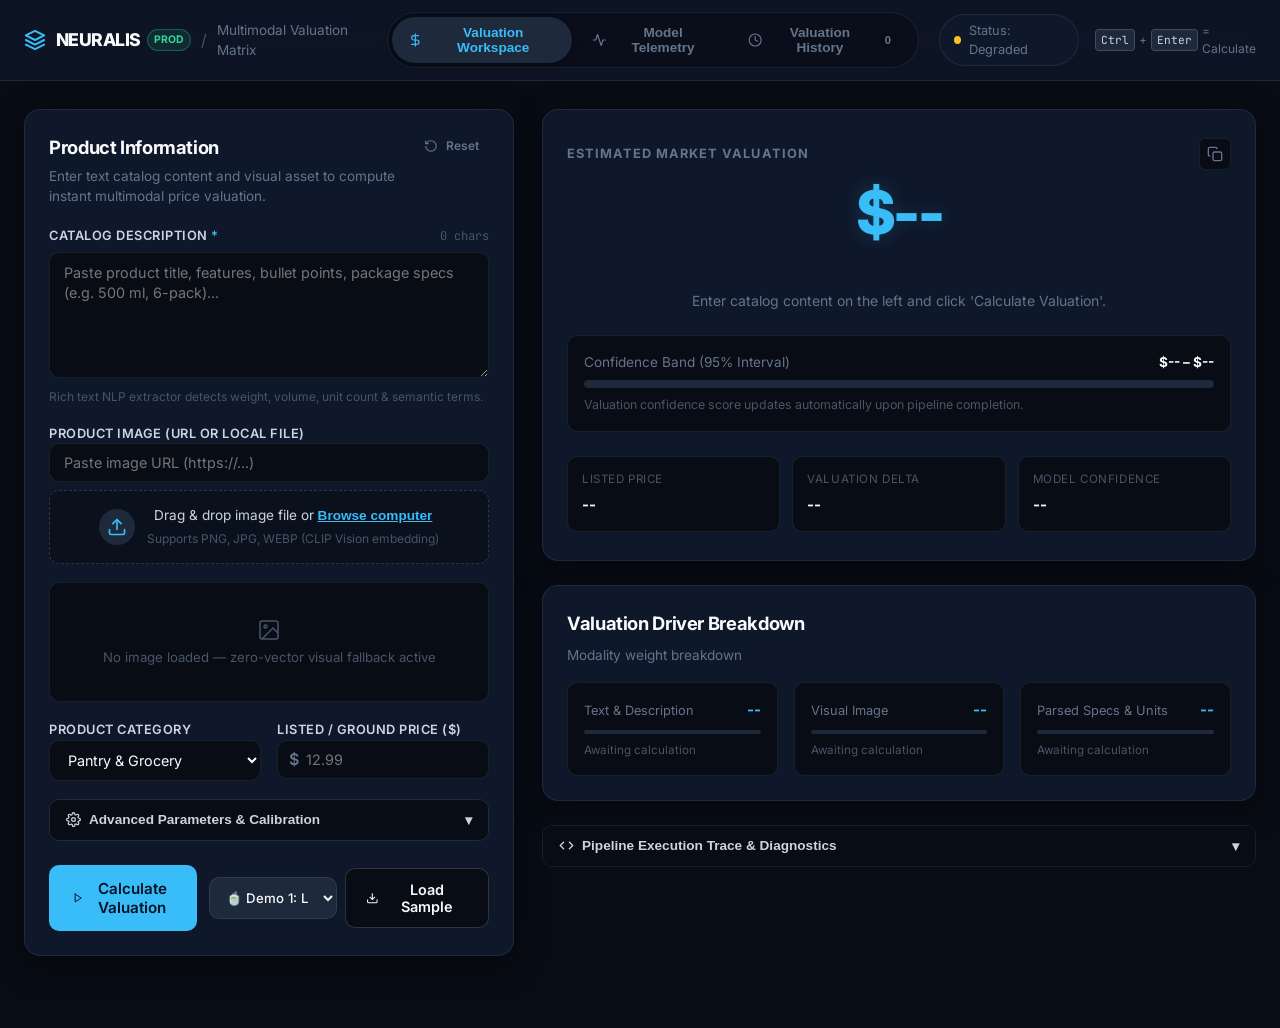
==== commit 5b256c19: "uploaded results" ====
--- a/frontend/index.html
+++ b/frontend/index.html
@@ -194,15 +194,27 @@
               </div>
             </div>
 
-            <!-- Primary Action Buttons -->
+            <!-- Primary Action Buttons & Multi-Sample Presets -->
             <div class="form-actions">
               <button class="btn btn-primary btn-lg" id="runBtn" type="button">
                 <svg width="18" height="18" viewBox="0 0 24 24" fill="none" stroke="currentColor" stroke-width="2.2" stroke-linecap="round" stroke-linejoin="round" class="btn-icon"><polygon points="5 3 19 12 5 21 5 3"/></svg>
                 <span id="runBtnText">Calculate Valuation</span>
               </button>
-              <button class="btn btn-secondary" id="sampleBtn" type="button" title="Load sample grocery item (Shortcut: Alt+S)">
-                <span>Load Sample</span>
-              </button>
+              
+              <div class="sample-loader-group">
+                <select id="sampleSelect" class="form-control sample-select-dropdown" aria-label="Select demo product sample preset">
+                  <option value="0">🍵 Demo 1: Log Cabin Syrup 24oz ($2.20)</option>
+                  <option value="1">🔊 Demo 2: Anker Bluetooth Speaker ($27.99)</option>
+                  <option value="2">🧴 Demo 3: CeraVe Facial Cleanser 16oz ($14.99)</option>
+                  <option value="3">☕ Demo 4: Nespresso Vertuo Pods 30ct ($37.50)</option>
+                  <option value="4">🏋️ Demo 5: Optimum Nutrition Whey 5lbs ($44.99)</option>
+                  <option value="5">🥤 Demo 6: Stanley Quencher Tumbler 40oz ($45.00)</option>
+                </select>
+                <button class="btn btn-secondary" id="sampleBtn" type="button" title="Load selected sample (Shortcut: Alt+S)">
+                  <svg width="14" height="14" viewBox="0 0 24 24" fill="none" stroke="currentColor" stroke-width="2"><path d="M21 15v4a2 2 0 0 1-2 2H5a2 2 0 0 1-2-2v-4"/><polyline points="7 10 12 15 17 10"/><line x1="12" y1="15" x2="12" y2="3"/></svg>
+                  <span>Load Sample</span>
+                </button>
+              </div>
             </div>
           </form>
         </section>
--- a/frontend/dashboard.css
+++ b/frontend/dashboard.css
@@ -611,8 +611,33 @@
 /* Buttons */
 .form-actions {
   display: flex;
+  flex-wrap: wrap;
   gap: 12px;
   margin-top: 24px;
+}
+
+.sample-loader-group {
+  display: flex;
+  align-items: center;
+  gap: 8px;
+  flex: 1;
+  min-width: 280px;
+}
+
+.sample-select-dropdown {
+  flex: 1;
+  font-size: 0.825rem;
+  padding: 11px 12px;
+  background: var(--bg-surface-elevated);
+  border: 1px solid var(--border-subtle);
+  border-radius: var(--radius-md);
+  color: var(--text-heading);
+  font-weight: 500;
+}
+
+.sample-select-dropdown:focus {
+  border-color: var(--accent-primary);
+  box-shadow: 0 0 0 3px rgba(56, 189, 248, 0.15);
 }
 
 .btn {
